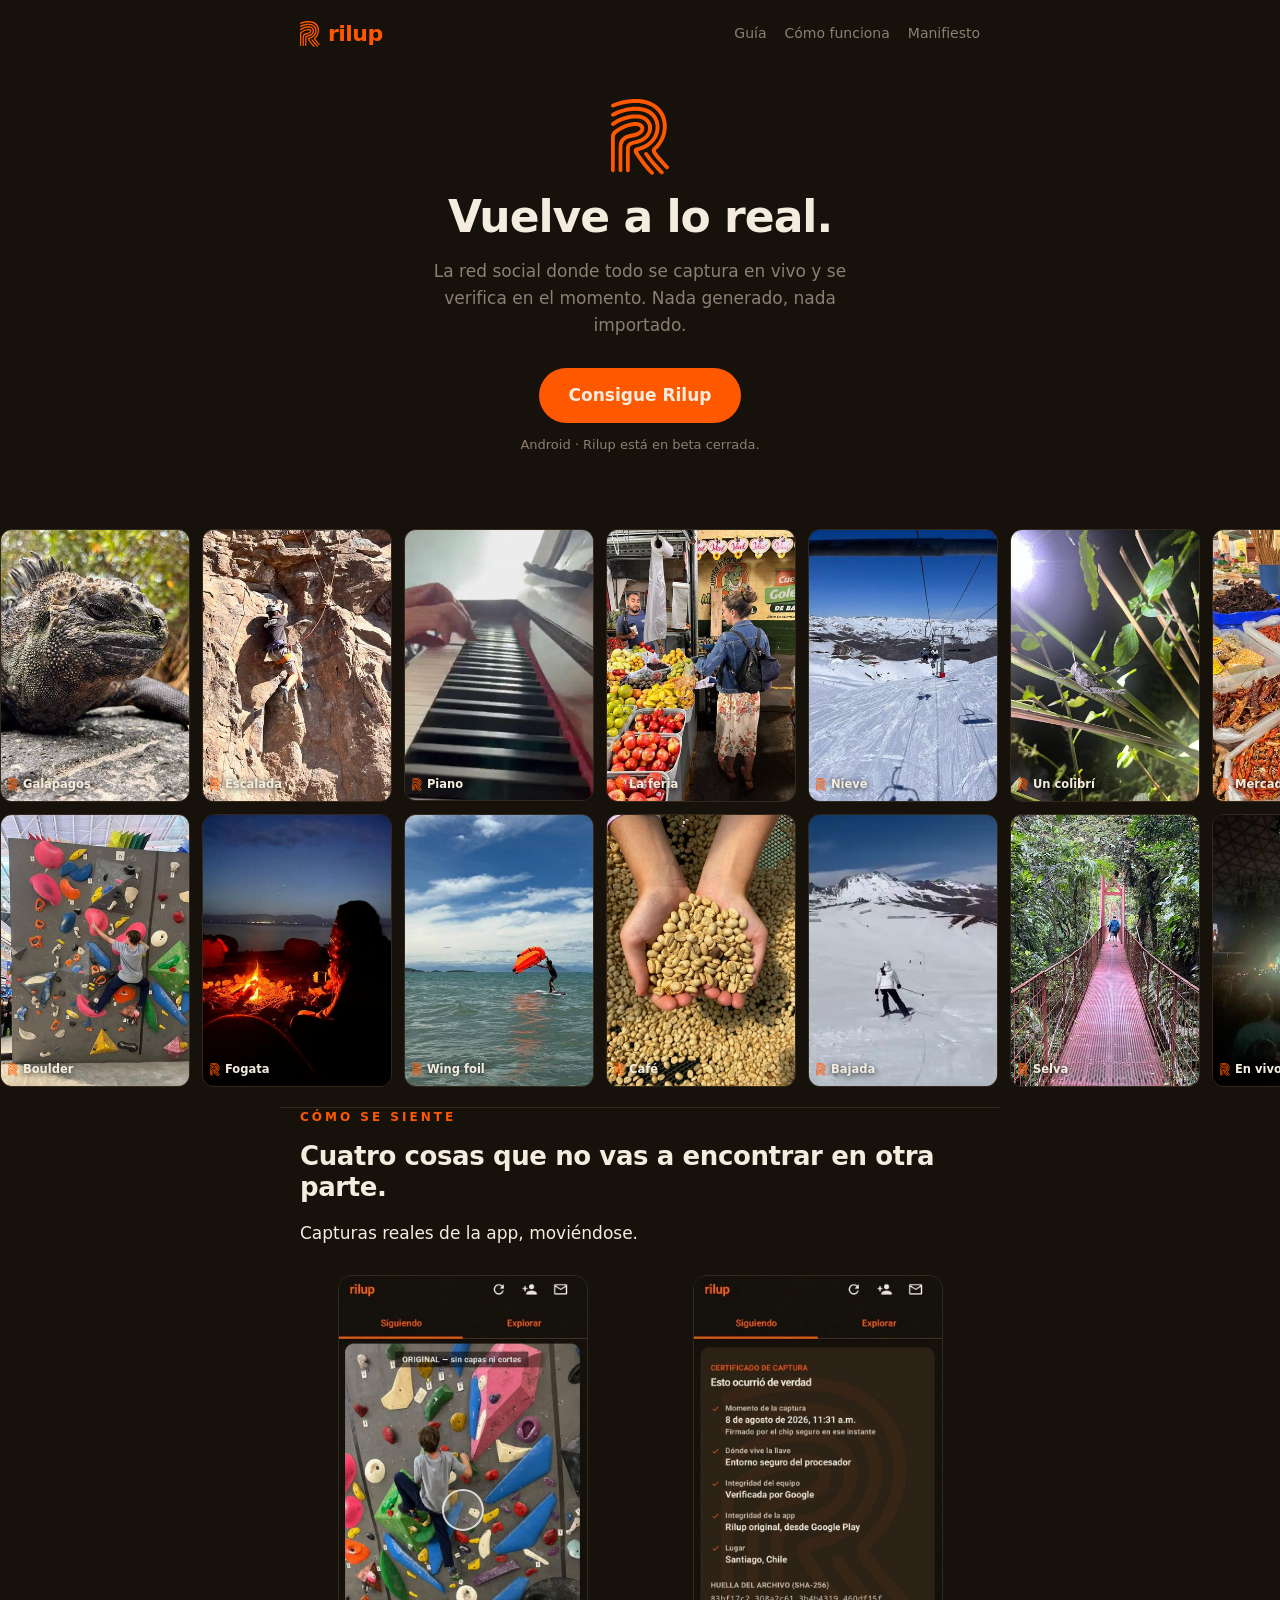
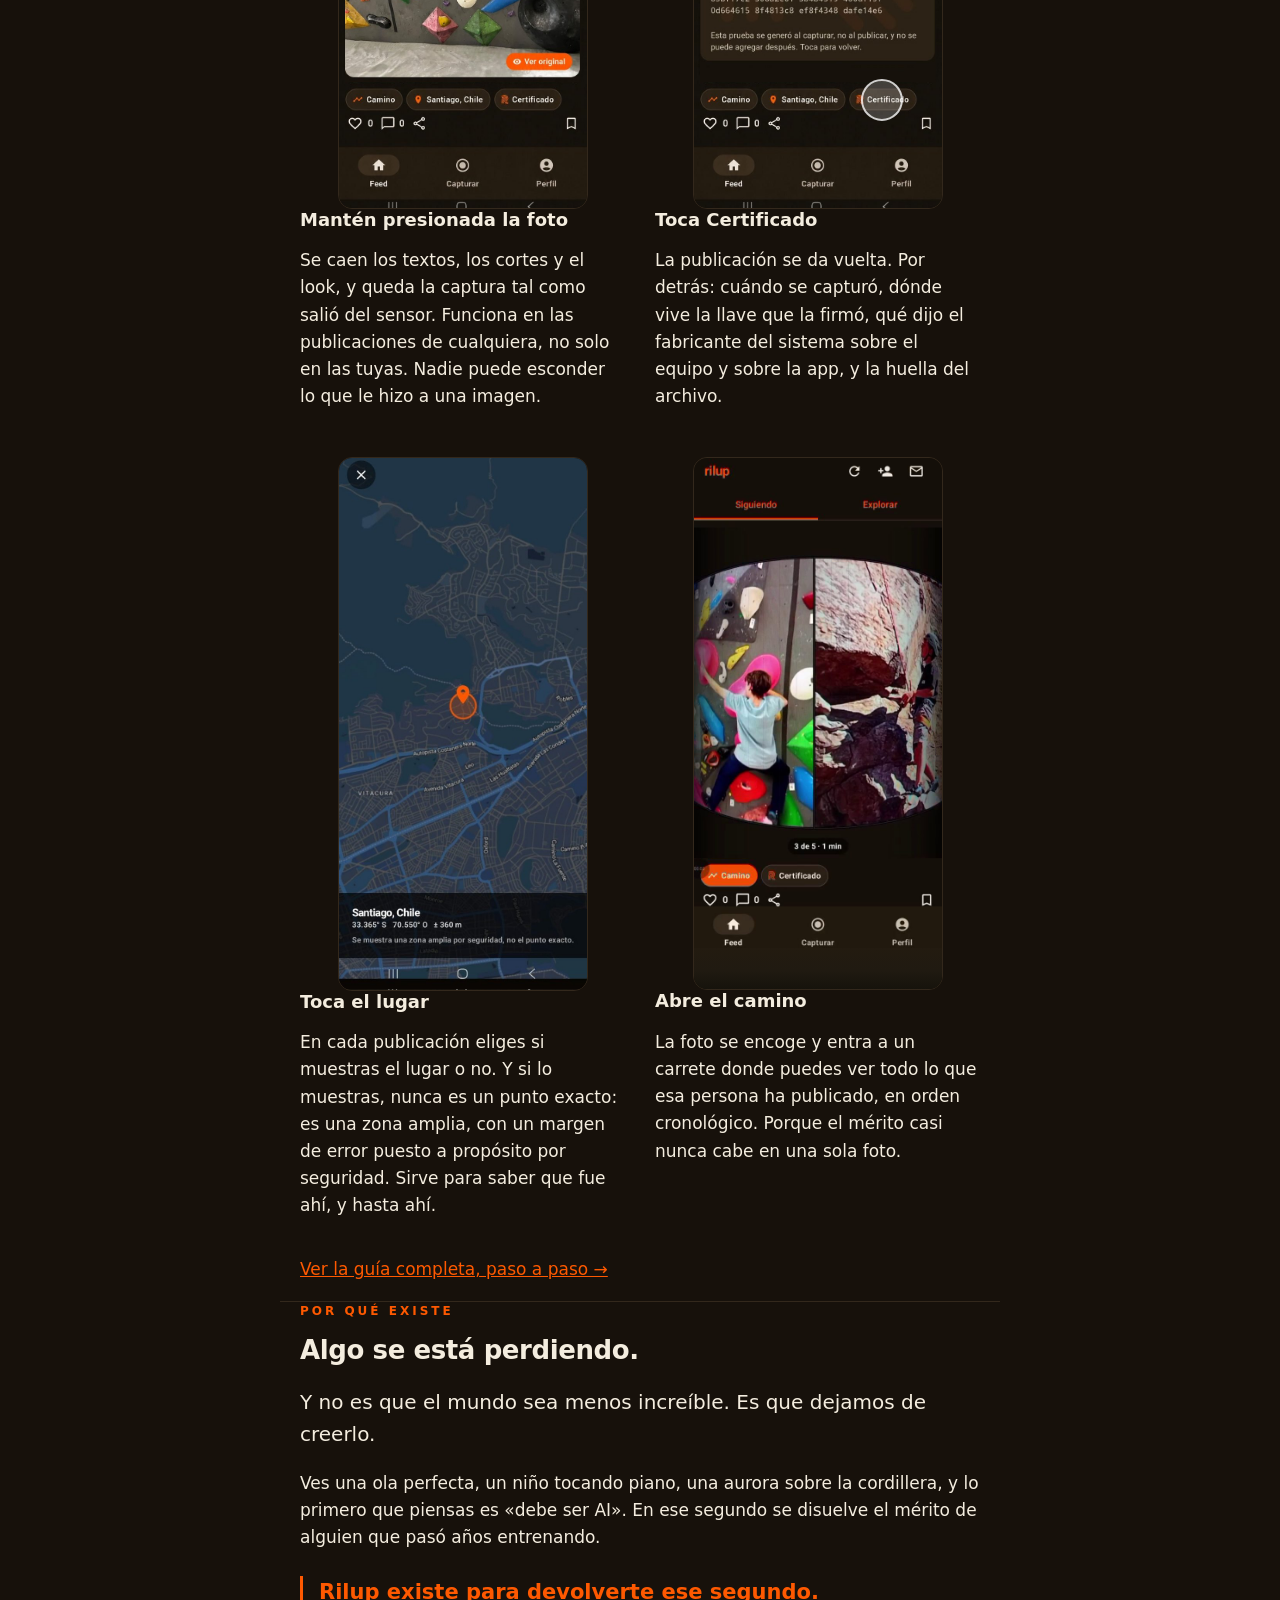
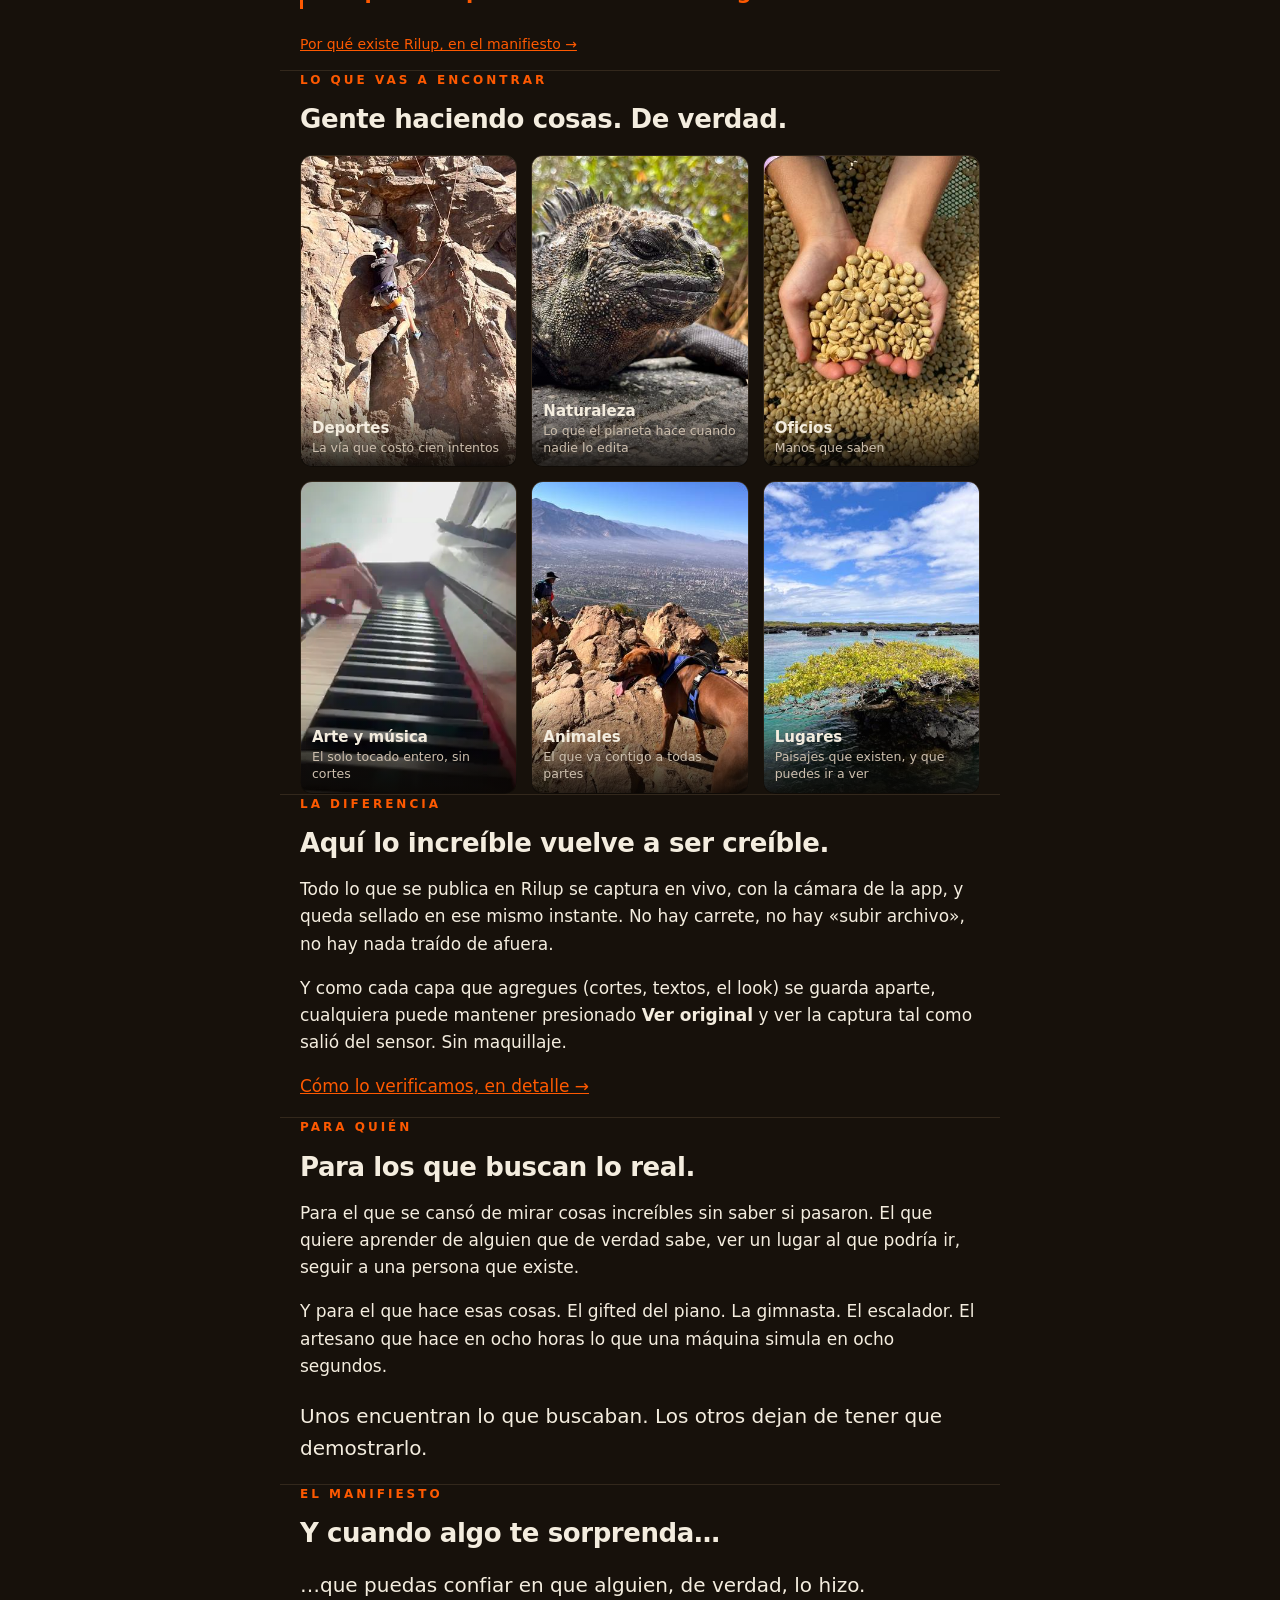
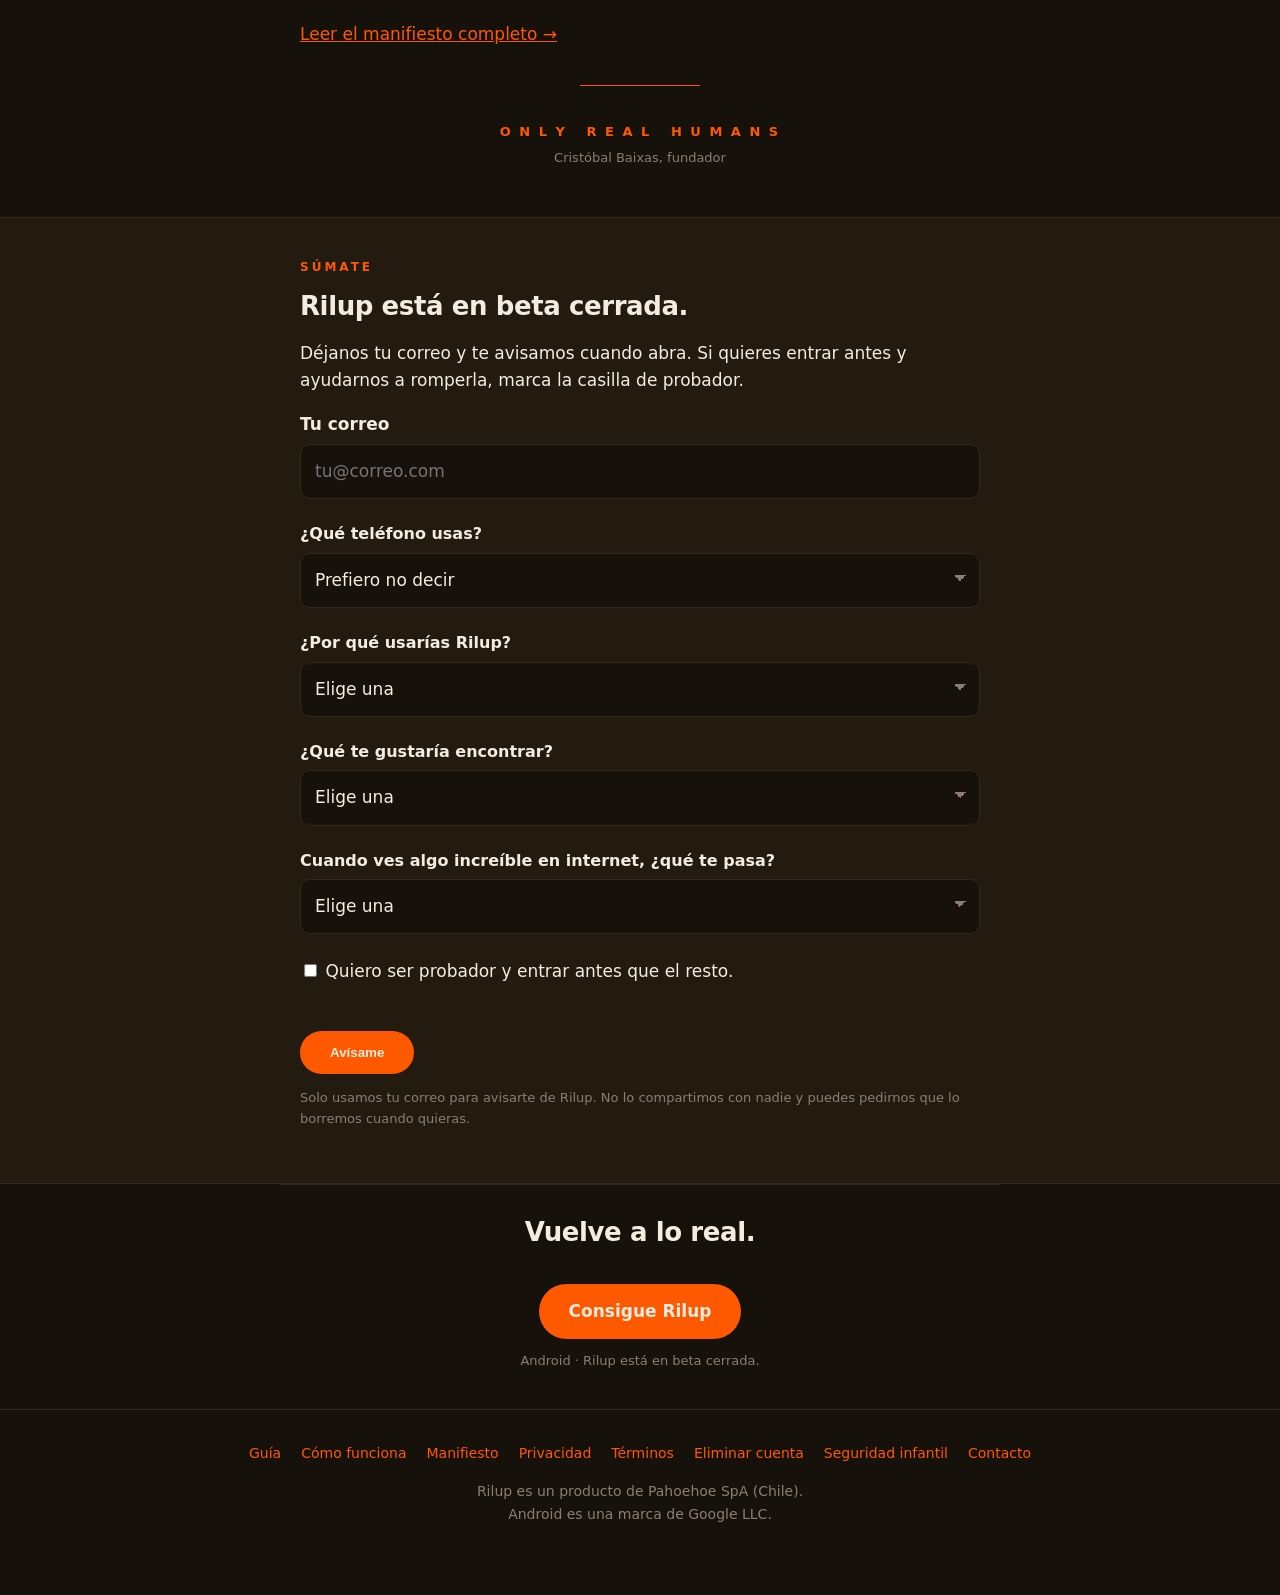
==== index.html @ 81b823ad "Add files via upload" ====
<!doctype html>
<html lang="es">
<head>
<meta charset="utf-8">
<meta name="viewport" content="width=device-width, initial-scale=1">
<title>Rilup, vuelve a lo real</title>
<meta name="description" content="Un oasis para celebrar lo real. La red social del talento humano, la naturaleza y los momentos que de verdad pasaron: todo capturado en vivo, nada generado.">
<meta name="theme-color" content="#17110B">
<link rel="icon" href="mark.svg" type="image/svg+xml">
<link rel="stylesheet" href="style.css?v=76359118">
<meta property="og:type" content="website">
<meta property="og:site_name" content="Rilup">
<meta property="og:title" content="Rilup, vuelve a lo real">
<meta property="og:description" content="Un oasis para celebrar lo real: talento humano, naturaleza y momentos que de verdad pasaron. Todo capturado en vivo.">
<meta property="og:url" content="https://rilup.com/">
<meta name="twitter:card" content="summary_large_image">
</head>
<body>

<!-- El dactilograma de Rilup, copiado de res/drawable/ic_rilup_mark.xml (y de MARK_PATHS en
     supabase/functions/p/index.ts). El <g> lleva el mismo transform que el vector de Android.
     Se define una vez y se reusa con <use>; el color lo pone currentColor. -->
<svg width="0" height="0" style="position:absolute" aria-hidden="true" focusable="false">
  <symbol id="rilup-mark" viewBox="0 0 641 838">
    <g transform="translate(-330.99561,1062.800234) scale(0.1,-0.1)">
      <path d="M5760 10619 c-751 -34 -1537 -202 -2242 -478 -86 -34 -114 -50 -146 -85 -103 -112 -74 -278 60 -347 67 -34 116 -26 339 55 581 212 1089 328 1709 393 232 24 834 24 1040 0 471 -55 830 -155 1170 -328 188 -95 306 -170 460 -294 476 -382 772 -925 856 -1570 24 -180 24 -545 1 -715 -87 -633 -323 -1170 -718 -1635 -37 -44 -139 -151 -227 -237 -170 -168 -207 -221 -237 -333 -30 -116 -14 -237 48 -365 83 -172 661 -879 1126 -1380 383 -411 420 -439 540 -410 123 29 195 169 147 284 -8 19 -99 124 -202 233 -401 424 -787 876 -1106 1293 -111 146 -128 176 -128 227 0 35 9 46 112 148 161 158 239 244 347 380 523 655 791 1494 750 2346 -16 340 -88 676 -205 964 -299 731 -868 1283 -1639 1588 -401 159 -809 240 -1344 267 -221 11 -261 11 -511 -1z"/>
      <path d="M5720 9773 c-19 -1 -87 -8 -150 -14 -620 -56 -1311 -254 -1884 -536 -249 -123 -308 -161 -340 -217 -87 -150 10 -325 180 -326 45 0 77 13 271 108 384 189 705 308 1083 402 338 84 602 123 947 142 621 33 1176 -82 1582 -328 192 -117 398 -305 513 -469 375 -538 409 -1267 89 -1920 -110 -225 -240 -404 -426 -590 -180 -181 -383 -328 -625 -453 -223 -116 -408 -183 -757 -276 -211 -56 -308 -118 -364 -231 -20 -43 -24 -64 -24 -145 1 -83 5 -105 33 -176 88 -222 513 -845 967 -1419 347 -440 846 -995 928 -1034 94 -45 171 -35 241 29 52 48 70 99 64 174 -6 71 -16 84 -220 303 -515 553 -1123 1339 -1467 1898 -96 157 -85 182 102 234 574 158 1026 406 1400 771 431 419 694 923 777 1493 25 163 27 497 5 659 -41 310 -177 667 -348 915 -402 584 -1057 923 -1937 1003 -104 9 -554 12 -640 3z"/>
      <path d="M5615 8914 c-736 -85 -1486 -367 -2102 -791 -132 -90 -164 -124 -189 -197 -49 -144 79 -293 233 -270 34 5 76 27 167 89 493 333 1076 576 1646 684 242 45 355 55 635 55 292 0 392 -12 595 -69 393 -111 660 -355 767 -702 25 -82 27 -101 27 -268 0 -163 -3 -189 -27 -278 -67 -248 -229 -493 -441 -666 -254 -208 -554 -337 -1026 -441 -393 -87 -548 -154 -709 -304 -63 -60 -142 -175 -170 -250 -57 -153 -55 -90 -59 -1466 -2 -895 0 -1280 8 -1316 13 -60 56 -117 113 -145 32 -17 54 -20 103 -17 75 5 128 37 165 101 l24 42 5 1275 5 1275 22 58 c67 177 196 254 548 327 527 108 889 259 1205 500 353 270 590 653 661 1071 27 157 23 403 -9 539 -109 464 -413 817 -873 1013 -151 65 -317 111 -514 144 -127 21 -647 26 -810 7z"/>
      <path d="M5710 8075 c-566 -71 -1153 -295 -1684 -642 -261 -170 -469 -342 -564 -465 -53 -69 -105 -175 -128 -263 -18 -67 -19 -141 -19 -2042 l0 -1971 30 -44 c42 -59 96 -88 165 -88 97 0 174 53 205 139 13 39 15 256 15 1916 0 1216 4 1891 10 1925 15 79 50 148 108 211 102 111 384 308 658 461 653 363 1414 525 1826 388 346 -115 278 -419 -137 -610 -151 -71 -283 -108 -685 -196 -91 -19 -205 -47 -255 -61 -647 -180 -1029 -588 -1095 -1169 -8 -70 -10 -509 -8 -1486 l3 -1386 30 -44 c42 -59 96 -88 166 -88 80 0 135 31 177 100 l32 54 0 1286 c1 707 5 1344 9 1415 10 141 29 232 72 338 106 263 330 444 680 550 62 19 227 58 364 87 273 57 447 106 607 170 444 178 690 466 691 810 1 343 -249 600 -670 690 -130 28 -437 36 -603 15z"/>
      <path d="M7134 4771 c-96 -24 -159 -107 -159 -206 1 -71 9 -88 112 -233 403 -567 942 -1205 1483 -1755 113 -115 223 -219 245 -232 84 -49 177 -41 245 21 51 46 75 108 67 174 -8 68 -30 105 -102 175 -177 172 -568 593 -812 875 -248 288 -510 619 -728 922 -65 89 -130 176 -144 191 -51 56 -140 85 -207 68z"/>
    </g>
  </symbol>
</svg>

<header class="top">
  <a class="brand wordmark" href="./">
    <svg class="mark" viewBox="0 0 641 838" aria-hidden="true"><use href="#rilup-mark"/></svg>
    <span>rilup</span>
  </a>
  <nav>
    <a href="guia/">Guía</a>
    <a href="como-funciona/">Cómo funciona</a>
    <a href="manifiesto/">Manifiesto</a>
  </nav>
</header>

<main>

  <!-- ============ HERO ============ -->
  <section class="hero wrap">
    <svg class="mark" viewBox="0 0 641 838" role="img" aria-label="Rilup"><use href="#rilup-mark"/></svg>
    <h1>Vuelve a lo real.</h1>
    <p class="sub">La red social donde todo se captura en vivo y se verifica en el momento.
      Nada generado, nada importado.</p>
    <a class="cta" href="https://play.google.com/store/apps/details?id=com.pahoex.rilup">Consigue Rilup</a>
    <p class="cta-nota">Android · Rilup está en beta cerrada.</p>
  </section>

  <!-- ============ EL MURO ============ -->
  <!-- Dos cintas que se deslizan solas, en sentidos opuestos. Es lo primero que se ve y no lleva
       ni un parrafo: una red social se explica mostrando lo que la gente publica.
       La lista va DUPLICADA a proposito: el bucle desplaza la tira hasta la mitad exacta de su
       ancho, y ahi la segunda copia esta donde estaba la primera. Sin ella habria un salto. -->
  <div class="muro" aria-label="Capturas de Rilup">
    <div class="cinta">
      <div class="tira">
        <figure class="pieza">
          <img src="muro/iguana.jpg" alt="Galápagos" width="360" height="519" loading="lazy">
          <figcaption><svg class="sello" viewBox="0 0 641 838" aria-hidden="true"><use href="#rilup-mark"/></svg>Galápagos</figcaption>
        </figure>
        <figure class="pieza">
          <img src="muro/escalada.jpg" alt="Escalada" width="360" height="519" loading="lazy">
          <figcaption><svg class="sello" viewBox="0 0 641 838" aria-hidden="true"><use href="#rilup-mark"/></svg>Escalada</figcaption>
        </figure>
        <figure class="pieza">
          <img src="muro/piano.webp" alt="Piano" width="360" height="519" loading="lazy">
          <figcaption><svg class="sello" viewBox="0 0 641 838" aria-hidden="true"><use href="#rilup-mark"/></svg>Piano</figcaption>
        </figure>
        <figure class="pieza">
          <img src="muro/feria.jpg" alt="La feria" width="360" height="519" loading="lazy">
          <figcaption><svg class="sello" viewBox="0 0 641 838" aria-hidden="true"><use href="#rilup-mark"/></svg>La feria</figcaption>
        </figure>
        <figure class="pieza">
          <img src="muro/esqui.jpg" alt="Nieve" width="360" height="519" loading="lazy">
          <figcaption><svg class="sello" viewBox="0 0 641 838" aria-hidden="true"><use href="#rilup-mark"/></svg>Nieve</figcaption>
        </figure>
        <figure class="pieza">
          <img src="muro/colibri.jpg" alt="Un colibrí" width="360" height="519" loading="lazy">
          <figcaption><svg class="sello" viewBox="0 0 641 838" aria-hidden="true"><use href="#rilup-mark"/></svg>Un colibrí</figcaption>
        </figure>
        <figure class="pieza">
          <img src="muro/especias.jpg" alt="Mercado" width="360" height="519" loading="lazy">
          <figcaption><svg class="sello" viewBox="0 0 641 838" aria-hidden="true"><use href="#rilup-mark"/></svg>Mercado</figcaption>
        </figure>
        <figure class="pieza">
          <img src="muro/islote.jpg" alt="Un islote" width="360" height="519" loading="lazy">
          <figcaption><svg class="sello" viewBox="0 0 641 838" aria-hidden="true"><use href="#rilup-mark"/></svg>Un islote</figcaption>
        </figure>
        <figure class="pieza">
          <img src="muro/iguana.jpg" alt="Galápagos" width="360" height="519" loading="lazy">
          <figcaption><svg class="sello" viewBox="0 0 641 838" aria-hidden="true"><use href="#rilup-mark"/></svg>Galápagos</figcaption>
        </figure>
        <figure class="pieza">
          <img src="muro/escalada.jpg" alt="Escalada" width="360" height="519" loading="lazy">
          <figcaption><svg class="sello" viewBox="0 0 641 838" aria-hidden="true"><use href="#rilup-mark"/></svg>Escalada</figcaption>
        </figure>
        <figure class="pieza">
          <img src="muro/piano.webp" alt="Piano" width="360" height="519" loading="lazy">
          <figcaption><svg class="sello" viewBox="0 0 641 838" aria-hidden="true"><use href="#rilup-mark"/></svg>Piano</figcaption>
        </figure>
        <figure class="pieza">
          <img src="muro/feria.jpg" alt="La feria" width="360" height="519" loading="lazy">
          <figcaption><svg class="sello" viewBox="0 0 641 838" aria-hidden="true"><use href="#rilup-mark"/></svg>La feria</figcaption>
        </figure>
        <figure class="pieza">
          <img src="muro/esqui.jpg" alt="Nieve" width="360" height="519" loading="lazy">
          <figcaption><svg class="sello" viewBox="0 0 641 838" aria-hidden="true"><use href="#rilup-mark"/></svg>Nieve</figcaption>
        </figure>
        <figure class="pieza">
          <img src="muro/colibri.jpg" alt="Un colibrí" width="360" height="519" loading="lazy">
          <figcaption><svg class="sello" viewBox="0 0 641 838" aria-hidden="true"><use href="#rilup-mark"/></svg>Un colibrí</figcaption>
        </figure>
        <figure class="pieza">
          <img src="muro/especias.jpg" alt="Mercado" width="360" height="519" loading="lazy">
          <figcaption><svg class="sello" viewBox="0 0 641 838" aria-hidden="true"><use href="#rilup-mark"/></svg>Mercado</figcaption>
        </figure>
        <figure class="pieza">
          <img src="muro/islote.jpg" alt="Un islote" width="360" height="519" loading="lazy">
          <figcaption><svg class="sello" viewBox="0 0 641 838" aria-hidden="true"><use href="#rilup-mark"/></svg>Un islote</figcaption>
        </figure>
      </div>
    </div>
    <div class="cinta lenta">
      <div class="tira derecha">
        <figure class="pieza">
          <img src="muro/boulder.jpg" alt="Boulder" width="360" height="519" loading="lazy">
          <figcaption><svg class="sello" viewBox="0 0 641 838" aria-hidden="true"><use href="#rilup-mark"/></svg>Boulder</figcaption>
        </figure>
        <figure class="pieza">
          <img src="muro/fogata.jpg" alt="Fogata" width="360" height="519" loading="lazy">
          <figcaption><svg class="sello" viewBox="0 0 641 838" aria-hidden="true"><use href="#rilup-mark"/></svg>Fogata</figcaption>
        </figure>
        <figure class="pieza">
          <img src="muro/wing.jpg" alt="Wing foil" width="360" height="519" loading="lazy">
          <figcaption><svg class="sello" viewBox="0 0 641 838" aria-hidden="true"><use href="#rilup-mark"/></svg>Wing foil</figcaption>
        </figure>
        <figure class="pieza">
          <img src="muro/cafe.jpg" alt="Café" width="360" height="519" loading="lazy">
          <figcaption><svg class="sello" viewBox="0 0 641 838" aria-hidden="true"><use href="#rilup-mark"/></svg>Café</figcaption>
        </figure>
        <figure class="pieza">
          <img src="muro/bajada.webp" alt="Bajada" width="360" height="519" loading="lazy">
          <figcaption><svg class="sello" viewBox="0 0 641 838" aria-hidden="true"><use href="#rilup-mark"/></svg>Bajada</figcaption>
        </figure>
        <figure class="pieza">
          <img src="muro/puente.jpg" alt="Selva" width="360" height="519" loading="lazy">
          <figcaption><svg class="sello" viewBox="0 0 641 838" aria-hidden="true"><use href="#rilup-mark"/></svg>Selva</figcaption>
        </figure>
        <figure class="pieza">
          <img src="muro/concierto.jpg" alt="En vivo" width="360" height="519" loading="lazy">
          <figcaption><svg class="sello" viewBox="0 0 641 838" aria-hidden="true"><use href="#rilup-mark"/></svg>En vivo</figcaption>
        </figure>
        <figure class="pieza">
          <img src="muro/rana.jpg" alt="De noche" width="360" height="519" loading="lazy">
          <figcaption><svg class="sello" viewBox="0 0 641 838" aria-hidden="true"><use href="#rilup-mark"/></svg>De noche</figcaption>
        </figure>
        <figure class="pieza">
          <img src="muro/cerro.jpg" alt="El cerro" width="360" height="519" loading="lazy">
          <figcaption><svg class="sello" viewBox="0 0 641 838" aria-hidden="true"><use href="#rilup-mark"/></svg>El cerro</figcaption>
        </figure>
        <figure class="pieza">
          <img src="muro/otono.jpg" alt="Otoño" width="360" height="519" loading="lazy">
          <figcaption><svg class="sello" viewBox="0 0 641 838" aria-hidden="true"><use href="#rilup-mark"/></svg>Otoño</figcaption>
        </figure>
        <figure class="pieza">
          <img src="muro/artes.jpg" alt="Entrenando" width="360" height="519" loading="lazy">
          <figcaption><svg class="sello" viewBox="0 0 641 838" aria-hidden="true"><use href="#rilup-mark"/></svg>Entrenando</figcaption>
        </figure>
        <figure class="pieza">
          <img src="muro/familia.jpg" alt="Con los suyos" width="360" height="519" loading="lazy">
          <figcaption><svg class="sello" viewBox="0 0 641 838" aria-hidden="true"><use href="#rilup-mark"/></svg>Con los suyos</figcaption>
        </figure>
        <figure class="pieza">
          <img src="muro/nieve.jpg" alt="Ski" width="360" height="519" loading="lazy">
          <figcaption><svg class="sello" viewBox="0 0 641 838" aria-hidden="true"><use href="#rilup-mark"/></svg>Ski</figcaption>
        </figure>
        <figure class="pieza">
          <img src="muro/boulder.jpg" alt="Boulder" width="360" height="519" loading="lazy">
          <figcaption><svg class="sello" viewBox="0 0 641 838" aria-hidden="true"><use href="#rilup-mark"/></svg>Boulder</figcaption>
        </figure>
        <figure class="pieza">
          <img src="muro/fogata.jpg" alt="Fogata" width="360" height="519" loading="lazy">
          <figcaption><svg class="sello" viewBox="0 0 641 838" aria-hidden="true"><use href="#rilup-mark"/></svg>Fogata</figcaption>
        </figure>
        <figure class="pieza">
          <img src="muro/wing.jpg" alt="Wing foil" width="360" height="519" loading="lazy">
          <figcaption><svg class="sello" viewBox="0 0 641 838" aria-hidden="true"><use href="#rilup-mark"/></svg>Wing foil</figcaption>
        </figure>
        <figure class="pieza">
          <img src="muro/cafe.jpg" alt="Café" width="360" height="519" loading="lazy">
          <figcaption><svg class="sello" viewBox="0 0 641 838" aria-hidden="true"><use href="#rilup-mark"/></svg>Café</figcaption>
        </figure>
        <figure class="pieza">
          <img src="muro/bajada.webp" alt="Bajada" width="360" height="519" loading="lazy">
          <figcaption><svg class="sello" viewBox="0 0 641 838" aria-hidden="true"><use href="#rilup-mark"/></svg>Bajada</figcaption>
        </figure>
        <figure class="pieza">
          <img src="muro/puente.jpg" alt="Selva" width="360" height="519" loading="lazy">
          <figcaption><svg class="sello" viewBox="0 0 641 838" aria-hidden="true"><use href="#rilup-mark"/></svg>Selva</figcaption>
        </figure>
        <figure class="pieza">
          <img src="muro/concierto.jpg" alt="En vivo" width="360" height="519" loading="lazy">
          <figcaption><svg class="sello" viewBox="0 0 641 838" aria-hidden="true"><use href="#rilup-mark"/></svg>En vivo</figcaption>
        </figure>
        <figure class="pieza">
          <img src="muro/rana.jpg" alt="De noche" width="360" height="519" loading="lazy">
          <figcaption><svg class="sello" viewBox="0 0 641 838" aria-hidden="true"><use href="#rilup-mark"/></svg>De noche</figcaption>
        </figure>
        <figure class="pieza">
          <img src="muro/cerro.jpg" alt="El cerro" width="360" height="519" loading="lazy">
          <figcaption><svg class="sello" viewBox="0 0 641 838" aria-hidden="true"><use href="#rilup-mark"/></svg>El cerro</figcaption>
        </figure>
        <figure class="pieza">
          <img src="muro/otono.jpg" alt="Otoño" width="360" height="519" loading="lazy">
          <figcaption><svg class="sello" viewBox="0 0 641 838" aria-hidden="true"><use href="#rilup-mark"/></svg>Otoño</figcaption>
        </figure>
        <figure class="pieza">
          <img src="muro/artes.jpg" alt="Entrenando" width="360" height="519" loading="lazy">
          <figcaption><svg class="sello" viewBox="0 0 641 838" aria-hidden="true"><use href="#rilup-mark"/></svg>Entrenando</figcaption>
        </figure>
        <figure class="pieza">
          <img src="muro/familia.jpg" alt="Con los suyos" width="360" height="519" loading="lazy">
          <figcaption><svg class="sello" viewBox="0 0 641 838" aria-hidden="true"><use href="#rilup-mark"/></svg>Con los suyos</figcaption>
        </figure>
        <figure class="pieza">
          <img src="muro/nieve.jpg" alt="Ski" width="360" height="519" loading="lazy">
          <figcaption><svg class="sello" viewBox="0 0 641 838" aria-hidden="true"><use href="#rilup-mark"/></svg>Ski</figcaption>
        </figure>
      </div>
    </div>
  </div>

  <!-- ============ CÓMO SE SIENTE ============ -->
  <section class="wrap">
    <p class="eyebrow">Cómo se siente</p>
    <h2>Cuatro cosas que no vas a encontrar en otra parte.</h2>
    <p>Capturas reales de la app, moviéndose.</p>

    <div class="demos">

      <div class="demo g-original">
        <div class="escena">
          <img class="a" src="guia/img/fondo-feed.jpg"
               alt="Una publicación con sus textos y su look aplicados"
               width="640" height="1371" loading="lazy">
          <div class="tarjeta">
            <img class="a" src="guia/img/cara-foto.jpg" alt=""
                 width="608" height="876" loading="lazy">
            <img class="b" src="guia/img/cara-original.jpg"
                 alt="La misma captura sin capas: la foto tal como salió del sensor"
                 width="608" height="876" loading="lazy">
          </div>
          <div class="toque"></div>
        </div>
        <h3>Mantén presionada la foto</h3>
        <p>Se caen los textos, los cortes y el look, y queda la captura tal como salió del sensor.
          Funciona en las publicaciones de cualquiera, no solo en las tuyas. Nadie puede esconder
          lo que le hizo a una imagen.</p>
      </div>

      <div class="demo g-sello">
        <div class="escena">
          <img class="a" src="guia/img/fondo-feed.jpg" alt="Una publicación en el feed"
               width="640" height="1371" loading="lazy">
          <div class="tarjeta">
            <img class="a" src="guia/img/cara-atletismo.jpg" alt=""
                 width="608" height="876" loading="lazy">
            <img class="b" src="guia/img/cara-certificado.jpg"
                 alt="El certificado de esa captura, por detrás"
                 width="608" height="876" loading="lazy">
          </div>
          <div class="toque"></div>
        </div>
        <h3>Toca Certificado</h3>
        <p>La publicación se da vuelta. Por detrás: cuándo se capturó, dónde vive la llave que la
          firmó, qué dijo el fabricante del sistema sobre el equipo y sobre la app, y la huella
          del archivo.</p>
      </div>

      <div class="demo g-lugar">
        <div class="escena">
          <img class="a" src="guia/img/fondo-feed.jpg" alt="Una publicación con su lugar"
               width="640" height="1371" loading="lazy">
          <div class="tarjeta">
            <img class="a" src="guia/img/cara-sisu.jpg" alt=""
                 width="608" height="876" loading="lazy">
          </div>
          <img class="b" src="guia/img/07-lugar.jpg"
               alt="El mapa del lugar, mostrando una zona amplia y no un punto"
               width="640" height="1371" loading="lazy">
          <div class="toque"></div>
        </div>
        <h3>Toca el lugar</h3>
        <p>En cada publicación eliges si muestras el lugar o no. Y si lo muestras, nunca es un
          punto exacto: es una zona amplia, con un margen de error puesto a propósito por
          seguridad. Sirve para saber que fue ahí, y hasta ahí.</p>
      </div>

      <div class="demo">
        <div class="escena">
          <div class="recorte">
            <video src="guia/img/carrete.mp4" poster="guia/img/carrete-poster.jpg"
                   width="576" height="1280"
                   muted loop playsinline autoplay preload="metadata"
                   aria-label="El carrete de un camino, deslizándose de lado y eligiendo una captura">
            </video>
          </div>
        </div>
        <h3>Abre el camino</h3>
        <p>La foto se encoge y entra a un carrete donde puedes ver todo lo que esa persona ha
          publicado, en orden cronológico. Porque el mérito casi nunca cabe en una sola foto.</p>
      </div>

    </div>
    <p style="margin-top:20px"><a href="guia/">Ver la guía completa, paso a paso →</a></p>
  </section>

  <!-- ============ EL OASIS ============ -->
  <section class="wrap">
    <p class="eyebrow">Por qué existe</p>
    <h2>Algo se está perdiendo.</h2>
    <p class="lead">Y no es que el mundo sea menos increíble. Es que dejamos de creerlo.</p>
    <p>Ves una ola perfecta, un niño tocando piano, una aurora sobre la cordillera, y lo primero
      que piensas es «debe ser AI». En ese segundo se disuelve el mérito de alguien que pasó años
      entrenando.</p>
    <p class="destacado">Rilup existe para devolverte ese segundo.</p>
    <p class="muted small"><a href="manifiesto/">Por qué existe Rilup, en el manifiesto →</a></p>
  </section>

  <!-- ============ LOS MUNDOS ============ -->
  <section class="wrap">
    <p class="eyebrow">Lo que vas a encontrar</p>
    <h2>Gente haciendo cosas. De verdad.</h2>
    <div class="mundos">
      <figure class="mundo">
        <img src="muro/escalada.jpg" alt="" width="360" height="519" loading="lazy">
        <figcaption><b>Deportes</b><span>La vía que costó cien intentos</span></figcaption>
      </figure>
      <figure class="mundo">
        <img src="muro/iguana.jpg" alt="" width="360" height="519" loading="lazy">
        <figcaption><b>Naturaleza</b><span>Lo que el planeta hace cuando nadie lo edita</span></figcaption>
      </figure>
      <figure class="mundo">
        <img src="muro/cafe.jpg" alt="" width="360" height="519" loading="lazy">
        <figcaption><b>Oficios</b><span>Manos que saben</span></figcaption>
      </figure>
      <figure class="mundo">
        <img src="muro/piano.webp" alt="" width="360" height="519" loading="lazy">
        <figcaption><b>Arte y música</b><span>El solo tocado entero, sin cortes</span></figcaption>
      </figure>
      <figure class="mundo">
        <img src="muro/cerro.jpg" alt="" width="360" height="519" loading="lazy">
        <figcaption><b>Animales</b><span>El que va contigo a todas partes</span></figcaption>
      </figure>
      <figure class="mundo">
        <img src="muro/islote.jpg" alt="" width="360" height="519" loading="lazy">
        <figcaption><b>Lugares</b><span>Paisajes que existen, y que puedes ir a ver</span></figcaption>
      </figure>
    </div>
  </section>

  <!-- ============ LA DIFERENCIA ============ -->
  <section class="wrap">
    <p class="eyebrow">La diferencia</p>
    <h2>Aquí lo increíble vuelve a ser creíble.</h2>
    <p>Todo lo que se publica en Rilup se captura en vivo, con la cámara de la app, y queda
      sellado en ese mismo instante. No hay carrete, no hay «subir archivo», no hay nada traído
      de afuera.</p>
    <p>Y como cada capa que agregues (cortes, textos, el look) se guarda aparte, cualquiera
      puede mantener presionado <b>Ver original</b> y ver la captura tal como salió del sensor.
      Sin maquillaje.</p>
    <p><a href="como-funciona/">Cómo lo verificamos, en detalle →</a></p>
  </section>


  <!-- ============ PARA QUIÉN ============ -->
  <section class="wrap">
    <p class="eyebrow">Para quién</p>
    <h2>Para los que buscan lo real.</h2>
    <p>Para el que se cansó de mirar cosas increíbles sin saber si pasaron. El que quiere
      aprender de alguien que de verdad sabe, ver un lugar al que podría ir, seguir a una persona
      que existe.</p>
    <p>Y para el que hace esas cosas. El gifted del piano. La gimnasta. El escalador. El artesano
      que hace en ocho horas lo que una máquina simula en ocho segundos.</p>
    <p class="lead">Unos encuentran lo que buscaban. Los otros dejan de tener que demostrarlo.</p>
  </section>

  <!-- ============ MANIFIESTO ============ -->
  <section class="wrap">
    <p class="eyebrow">El manifiesto</p>
    <h2>Y cuando algo te sorprenda…</h2>
    <p class="lead">…que puedas confiar en que alguien, de verdad, lo hizo.</p>
    <p><a href="manifiesto/">Leer el manifiesto completo →</a></p>
    <div class="firma">
      <hr class="divisor">
      <div class="only">O N L Y &nbsp; R E A L &nbsp; H U M A N S</div>
      <div class="autor">Cristóbal Baixas, fundador</div>
    </div>
  </section>


  <!-- ============ SÚMATE ============ -->
  <section class="sumate">
   <div class="wrap">
    <p class="eyebrow">Súmate</p>
    <h2>Rilup está en beta cerrada.</h2>
    <p>Déjanos tu correo y te avisamos cuando abra. Si quieres entrar antes y ayudarnos a
      romperla, marca la casilla de probador.</p>

    <form id="sumate" novalidate>
      <label for="email"><b>Tu correo</b></label>
      <input class="campo" type="email" id="email" name="email" required
             autocomplete="email" placeholder="tu@correo.com">

      <p class="pregunta">¿Qué teléfono usas?</p>
      <select class="campo" name="so">
        <option value="">Prefiero no decir</option>
        <option value="android">Android</option>
        <option value="iphone">iPhone</option>
        <option value="ambos">Los dos</option>
      </select>

      <p class="pregunta">¿Por qué usarías Rilup?</p>
      <select class="campo" name="porque">
        <option value="">Elige una</option>
        <option value="ver_real">Para ver cosas reales, sin dudar si son AI</option>
        <option value="comprobar">Para poder comprobar que lo que admiro de verdad pasó</option>
        <option value="apoyar">Para apoyar a quien hace las cosas de verdad</option>
        <option value="mostrar">Para mostrar lo que hago</option>
        <option value="probar">Para probar que lo mío es real</option>
        <option value="aprender">Para aprender de gente que sabe</option>
        <option value="trabajo">Para mi trabajo, mi marca o mi club</option>
      </select>

      <p class="pregunta">¿Qué te gustaría encontrar?</p>
      <select class="campo" name="encontrar">
        <option value="">Elige una</option>
        <option value="todo">Un poco de todo</option>
        <option value="deportes">Deportes</option>
        <option value="naturaleza">Naturaleza y lugares</option>
        <option value="oficios">Oficios y cosas hechas a mano</option>
        <option value="arte">Arte y música</option>
        <option value="animales">Animales</option>
        <option value="gente">Gente común haciendo su día</option>
      </select>

      <p class="pregunta">Cuando ves algo increíble en internet, ¿qué te pasa?</p>
      <select class="campo" name="confianza">
        <option value="">Elige una</option>
        <option value="no_se">Ya no sé si es real</option>
        <option value="sospecho">Sospecho de casi todo lo que veo</option>
        <option value="comprobar">Me gustaría poder comprobarlo</option>
        <option value="creo">Le creo, no me lo cuestiono</option>
        <option value="igual">Me da lo mismo si es real</option>
      </select>

      <p style="margin-top:24px">
        <label><input type="checkbox" id="probar" name="probar">
          Quiero ser probador y entrar antes que el resto.</label>
      </p>

      <!-- Trampa para robots: un campo que nadie ve y que un formulario automático rellena. -->
      <input class="trampa" type="text" name="web" tabindex="-1" autocomplete="off" aria-hidden="true">

      <button class="cta" type="submit" id="enviar" style="border:0;cursor:pointer">Avísame</button>
      <p class="aviso" id="aviso" role="status" aria-live="polite"></p>
      <p class="cta-nota">Solo usamos tu correo para avisarte de Rilup. No lo compartimos con
        nadie y puedes pedirnos que lo borremos cuando quieras.</p>
    </form>
   </div>
  </section>

  <script>
  // El video del carrete: `autoplay` en la etiqueta y el observador solo como ayuda.
  //
  // La primera version confiaba SOLO en el observador, con preload="none" y sin poster. En el
  // iPhone de Cristobal no aparecia nada: sin poster no hay nada que dibujar hasta que empieza a
  // reproducirse, y si `play()` no prospera (modo de bajo consumo, ahorro de datos, una politica
  // de reproduccion mas estricta) el hueco se queda vacio para siempre y sin ningun aviso.
  //
  // Ahora hay tres capas: `poster` para que SIEMPRE se vea algo, `autoplay` con muted y
  // playsinline que es lo que iOS acepta sin gesto, y el observador para pausar fuera de vista y
  // no gastar bateria. Si las tres fallan, queda una imagen fija, que es un final honesto.
  (function () {
    var v = document.querySelector('.demos video');
    if (!v) return;
    var quieto = window.matchMedia('(prefers-reduced-motion: reduce)');
    if (quieto.matches) { v.removeAttribute('autoplay'); v.pause(); return; }
    if (!('IntersectionObserver' in window)) return;
    new IntersectionObserver(function (entradas) {
      entradas.forEach(function (e) {
        if (e.isIntersecting) { v.preload = 'auto'; v.play().catch(function () {}); }
        else v.pause();
      });
    }, { threshold: 0.35 }).observe(v);
  })();
  </script>

  <script>
  // Se manda directo a nuestra base, sin formularios de terceros.
  //
  // La llave es la ANÓNIMA y es pública por diseño: la misma que va dentro de la app. Lo que la
  // hace segura es la policy de la tabla, que permite escribir y NO leer. Sin esa segunda mitad,
  // la llave que sirve para inscribirse serviría para descargar la lista de correos entera.
  (function () {
    var API = 'https://picjhxuzmyusghebkkhj.supabase.co/rest/v1/lista_espera';
    var KEY = 'eyJhbGciOiJIUzI1NiIsInR5cCI6IkpXVCJ9.eyJpc3MiOiJzdXBhYmFzZSIsInJlZiI6InBpY2poeHV6bXl1c2doZWJra2hqIiwicm9sZSI6ImFub24iLCJpYXQiOjE3ODU3NDM0MzcsImV4cCI6MjEwMTMxOTQzN30.WqwR2Xd1d1ybYxdad9fRsFnmCA_X7toPO21X6lIf3-M';
    var f = document.getElementById('sumate');
    var aviso = document.getElementById('aviso');
    var boton = document.getElementById('enviar');

    function val(nombre) {
      var e = f.elements[nombre];
      return (e && e.value) ? e.value : null;
    }

    f.addEventListener('submit', function (ev) {
      ev.preventDefault();
      if (f.web.value) return;                      // robot
      var email = f.email.value.trim();
      if (!/^[^@\s]+@[^@\s]+\.[^@\s]+$/.test(email)) {
        aviso.className = 'aviso mal';
        aviso.textContent = 'Revisa el correo, parece que le falta algo.';
        f.email.focus();
        return;
      }
      boton.disabled = true;
      aviso.className = 'aviso';
      aviso.textContent = 'Enviando…';

      fetch(API, {
        method: 'POST',
        headers: {
          'Content-Type': 'application/json',
          'apikey': KEY,
          'Authorization': 'Bearer ' + KEY,
          // Que un correo repetido no sea un error: quien se inscribe dos veces no hizo nada mal.
          'Prefer': 'resolution=ignore-duplicates,return=minimal'
        },
        body: JSON.stringify({
          email: email,
          quiere_probar: f.probar.checked,
          origen: (location.search || '').slice(0, 100),
          respuestas: {
            so: val('so'),
            porque: val('porque'),
            encontrar: val('encontrar'),
            confianza: val('confianza')
          }
        })
      }).then(function (r) {
        if (!r.ok) throw new Error(r.status);
        f.style.display = 'none';
        aviso.className = 'aviso ok';
        aviso.textContent = f.probar.checked
          ? '¡Listo! Te escribimos con la invitación de probador.'
          : '¡Listo! Te avisamos apenas abra.';
      }).catch(function () {
        boton.disabled = false;
        aviso.className = 'aviso mal';
        aviso.textContent = 'No pudimos guardarlo. Inténtalo de nuevo, o escríbenos a cbaixas@gmail.com.';
      });
    });
  })();
  </script>

  <!-- ============ CTA FINAL ============ -->
  <section class="wrap hero" style="padding-bottom:24px">
    <h2>Vuelve a lo real.</h2>
    <a class="cta" href="https://play.google.com/store/apps/details?id=com.pahoex.rilup">Consigue Rilup</a>
    <p class="cta-nota">Android · Rilup está en beta cerrada.</p>
  </section>

</main>

<footer>
  <div class="links">
    <a href="guia/">Guía</a>
    <a href="como-funciona/">Cómo funciona</a>
    <a href="manifiesto/">Manifiesto</a>
    <a href="privacy/">Privacidad</a>
    <a href="terms/">Términos</a>
    <a href="borrar-cuenta/">Eliminar cuenta</a>
    <a href="seguridad-infantil/">Seguridad infantil</a>
    <a href="mailto:cbaixas@gmail.com">Contacto</a>
  </div>
  <p>Rilup es un producto de Pahoehoe SpA (Chile).<br>
  Android es una marca de Google LLC.</p>
</footer>

</body>
</html>
---- style.css ----
/* Rilup, estilos compartidos del sitio público.
   Paleta oficial (brand sheet 2026-08), la misma de la app y de functions/p:
   Brasa #FE5901 · Carbon #17110B · CarbonSurface #241B10 · Crema #F4EDDF
   GrisCálido #8A7F70 · RojoAlerta #C62E24
   Sin dependencias externas: ni fuentes remotas, ni CDNs, ni analytics. */

:root {
  --brasa: #FE5901;
  --carbon: #17110B;
  --surface: #241B10;
  --crema: #F4EDDF;
  --gris: #8A7F70;
  --borde: #33281c;
  --ancho: 720px;
}

* { box-sizing: border-box; }

html { -webkit-text-size-adjust: 100%; }

body {
  margin: 0;
  background: var(--carbon);
  color: var(--crema);
  font-family: system-ui, -apple-system, "Segoe UI", Roboto, sans-serif;
  line-height: 1.6;
  font-size: 17px;
  overflow-wrap: break-word;
}

a { color: var(--brasa); }

/* ---------- La marca ---------- */

/* El dactilograma de Rilup. Definido una vez como <symbol> y reusado con <use>;
   el color lo pone `currentColor`, igual que el sello de la app. */
.mark { fill: currentColor; display: block; height: 1em; width: auto; }

.wordmark {
  color: var(--brasa);
  font-weight: 800;
  letter-spacing: -0.5px;
  text-decoration: none;
}

/* ---------- Estructura ---------- */

.wrap { max-width: var(--ancho); margin: 0 auto; padding: 0 20px; }

header.top {
  display: flex;
  align-items: center;
  justify-content: space-between;
  gap: 16px;
  padding: 16px 20px;
  max-width: var(--ancho);
  margin: 0 auto;
}
header.top .brand { display: flex; align-items: center; gap: 8px; text-decoration: none; }
header.top .brand .mark { color: var(--brasa); height: 26px; }
header.top .brand span { font-size: 22px; }
header.top nav { display: flex; gap: 18px; font-size: 14px; }
header.top nav a { color: var(--gris); text-decoration: none; }
header.top nav a:hover { color: var(--crema); }

/* padding-block (no el atajo) para no pisar el padding horizontal de .wrap */
section { padding-block: 48px; border-top: 1px solid var(--borde); }
section:first-of-type { border-top: 0; }

h1, h2, h3 { line-height: 1.2; }

h1 {
  font-size: 40px;
  margin: 16px 0 0;
  letter-spacing: -1px;
}
h2 {
  font-size: 26px;
  margin: 0 0 8px;
  letter-spacing: -0.4px;
}
h3 { font-size: 18px; margin: 0 0 4px; }

.eyebrow {
  color: var(--brasa);
  font-size: 12px;
  font-weight: 700;
  letter-spacing: 3px;
  text-transform: uppercase;
  margin: 0 0 14px;
}

.lead { font-size: 20px; }
.muted { color: var(--gris); }
.small { font-size: 14px; }

/* ---------- Hero ---------- */

.hero { text-align: center; padding-block: 32px 56px; }
.hero .mark { color: var(--brasa); height: 76px; margin: 0 auto; }
.hero h1 { font-size: 44px; }
.hero .promesa {
  font-size: 21px;
  margin: 20px auto 0;
  max-width: 30ch;
}
.hero .sub { color: var(--gris); margin: 14px auto 0; max-width: 44ch; }

/* ---------- Botones ---------- */

.cta {
  display: inline-block;
  background: var(--brasa);
  color: var(--crema);
  text-decoration: none;
  padding: 14px 30px;
  border-radius: 999px;
  font-weight: 700;
  margin-top: 28px;
}
.cta:hover { filter: brightness(1.08); }
.cta-nota { color: var(--gris); font-size: 13px; margin-top: 12px; }

/* ---------- Bloques ---------- */

.card {
  background: var(--surface);
  border-radius: 14px;
  padding: 20px;
  margin-top: 16px;
}

.rule { border-left: 3px solid var(--brasa); padding-left: 16px; margin: 22px 0; }
.rule h3 { margin-bottom: 2px; }
.rule p { color: var(--gris); margin: 0; font-size: 15px; }

/* Pasos numerados de la atestación */
ol.pasos { list-style: none; counter-reset: paso; padding: 0; margin: 24px 0 0; }
ol.pasos li {
  counter-increment: paso;
  position: relative;
  padding-left: 52px;
  margin-bottom: 22px;
}
ol.pasos li::before {
  content: counter(paso);
  position: absolute;
  left: 0;
  top: 0;
  width: 34px;
  height: 34px;
  border-radius: 50%;
  border: 1px solid var(--brasa);
  color: var(--brasa);
  font-weight: 700;
  display: flex;
  align-items: center;
  justify-content: center;
  font-size: 15px;
}
ol.pasos li b { display: block; }
ol.pasos li span { color: var(--gris); font-size: 15px; }

/* Prueba / no prueba */
.dos { display: flex; flex-wrap: wrap; gap: 16px; margin-top: 24px; }
.dos > div { flex: 1 1 260px; }
.dos h3 { font-size: 15px; letter-spacing: 1px; text-transform: uppercase; }
.dos .si h3 { color: var(--brasa); }
.dos .no h3 { color: var(--gris); }
.dos ul { margin: 8px 0 0; padding-left: 20px; font-size: 15px; }
.dos li { margin-bottom: 8px; }
.dos .no li { color: var(--gris); }

/* Los dos estados del sello */
.sellos { display: flex; flex-wrap: wrap; gap: 16px; margin-top: 24px; }
.sellos > div { flex: 1 1 260px; background: var(--surface); border-radius: 14px; padding: 18px; }
.sello { display: inline-flex; align-items: center; gap: 6px; font-weight: 700; font-size: 15px; }
.sello .mark { height: 18px; }
.sello.off { color: var(--gris); }
.sello.on { color: var(--brasa); }
.sellos p { font-size: 15px; color: var(--gris); margin: 10px 0 0; }

/* Firma del manifiesto */
.firma { text-align: center; margin-top: 36px; }
.firma .only { color: var(--brasa); font-size: 13px; letter-spacing: 2px; font-weight: 700; }
.firma .autor { color: var(--gris); font-size: 13px; margin-top: 6px; }

.divisor {
  border: 0;
  border-top: 1px solid var(--brasa);
  width: 120px;
  margin: 36px auto;
}

/* ---------- Pie ---------- */

footer {
  border-top: 1px solid var(--borde);
  padding: 32px 20px 56px;
  text-align: center;
  color: var(--gris);
  font-size: 14px;
}
footer .links { display: flex; flex-wrap: wrap; gap: 6px 20px; justify-content: center; margin-bottom: 16px; }
footer a { text-decoration: none; }
footer a:hover { text-decoration: underline; }

/* ---------- Móvil ---------- */

@media (max-width: 560px) {
  body { font-size: 16px; }
  .hero { padding-block: 20px 40px; }
  .hero .mark { height: 60px; }
  .hero h1 { font-size: 34px; }
  .hero .promesa { font-size: 19px; }
  h1 { font-size: 32px; }
  h2 { font-size: 23px; }
  section { padding: 40px 0; }
  header.top nav { display: none; }
  .cta { display: block; }
}

/* Páginas de texto largo (manifiesto) */
.texto { max-width: 680px; margin: 0 auto; padding: 8px 20px 64px; }
.texto h1 { color: var(--brasa); }
.texto p { margin: 16px 0; }

@media (prefers-reduced-motion: no-preference) {
  html { scroll-behavior: smooth; }
}

/* ---- Los mundos: lo que vas a encontrar (landing emocional) ---------------- */
.mundos {
  display: grid;
  grid-template-columns: repeat(auto-fit, minmax(240px, 1fr));
  gap: 20px 28px;
  margin-top: 26px;
}
.mundos h3 {
  color: var(--brasa);
  font-size: 15px;
  letter-spacing: 1px;
  text-transform: uppercase;
  margin-bottom: 6px;
}
.mundos p { margin: 0; color: var(--gris); font-size: 15px; }

/* Frase ancla del relato: el giro de "algo se perdió" a "Rilup existe para eso" */
.destacado {
  font-size: 21px;
  font-weight: 700;
  color: var(--brasa);
  border-left: 3px solid var(--brasa);
  padding-left: 16px;
  margin: 24px 0;
}
@media (max-width: 560px) {
  .destacado { font-size: 18px; }
}

/* ═══════════════════════════════════════════════════════════════════════════
   Las demostraciones, con capturas de verdad
   ═══════════════════════════════════════════════════════════════════════════
   La primera versión dibujaba los gestos en CSS con rectángulos. Cristóbal: "no se entiende", y
   tenía razón. Un esquema de la app solo se entiende si ya sabes cómo es la app, o sea que le
   servía justamente a quien no lo necesitaba.

   Ahora son sus capturas reales, animadas: la misma pantalla en dos estados y el cruce entre
   ellos. La foto editada y la original, la publicación y su certificado, la publicación y su
   mapa. No hay que explicar qué representa cada rectángulo porque no hay rectángulos. */

.demos { display: grid; gap: 30px; grid-template-columns: repeat(2, 1fr); margin-top: 28px; }
@media (max-width: 640px) {
  /* En telefono se APILA, con la imagen chica y centrada.
     ──────────────────────────────────────────────────────────────────────────
     Antes intente imagen y texto lado a lado, con la imagen al 38% y el texto al lado. En un
     iPhone angosto se veia bien y en el Android de Cristobal se rompio: `.demo` tiene tres hijos
     (la escena, el titulo y el parrafo) y una rejilla los coloca en orden, asi que el titulo
     quedaba a la derecha de la imagen y el parrafo debajo de la imagen, en una columna del 38%
     de ancho. Se leia como cuatro palabras por linea.

     Se podia arreglar con colocacion explicita o envolviendo el texto en un div. No lo hago: dos
     columnas en una pantalla de telefono dejan el texto en 200 px utiles, que es peor que
     apilado aunque este bien colocado. Apilar es la respuesta simple y es la correcta. */
  .demos { grid-template-columns: 1fr; gap: 34px; }
  .escena { max-width: 230px; }
}

/* La escena tiene TOPE de ancho, y es lo que faltaba.
   ────────────────────────────────────────────────────────────────────────────
   Una captura de telefono mide 0,45 de ancho por 1 de alto. Sin tope, en una columna de 340 px
   se estiraba a 750 px de alto, y en un telefono a pantalla completa a mas de 800: la imagen se
   comia la pantalla entera y el texto que la explica quedaba a un scroll de distancia, o sea sin
   relacion visible con lo que describe. Por eso "los portes no calzan con los textos".

   Con tope, la escena y su parrafo caben juntos en un golpe de vista, que es la unica forma de
   que un pie de foto funcione como pie de foto. */
.escena {
  position: relative; border: 1px solid var(--borde); border-radius: 14px;
  overflow: hidden; background: var(--surface);
  max-width: 250px; margin: 0 auto;
}
.escena img { display: block; width: 100%; height: auto; }
/* `top/left/right/bottom` y no `inset`.
   ────────────────────────────────────────────────────────────────────────────
   `inset` llego a Safari de iPhone en la 14.5. En una version anterior la linea entera se ignora,
   y entonces una imagen `position: absolute` sin desplazamientos se queda en su sitio del flujo:
   las dos caras dejan de superponerse y se apilan una debajo de la otra. Eso es exactamente lo
   que se vio en el iPhone de Cristobal, con las tres fotos una tras otra en vez de la animacion.
   La forma larga funciona en todo lo que existe y no cuesta nada. */
.escena img.b { position: absolute; top: 0; left: 0; right: 0; bottom: 0; }

/* El toque. Del tamaño de un pulgar, porque es lo que muestra. */
.toque {
  position: absolute; width: 17%; padding-bottom: 17%; height: 0; border-radius: 50%;
  background: rgba(255,255,255,.20); border: 2px solid rgba(255,255,255,.75);
  transform: translate(-50%, -50%); pointer-events: none;
}
/* Con `aspect-ratio` disponible se usa esa, que es lo correcto; el relleno de arriba es el
   respaldo para iOS anterior a la 15, donde sin alto el circulo del gesto no se ve. */
@supports (aspect-ratio: 1 / 1) {
  .toque { padding-bottom: 0; height: auto; aspect-ratio: 1; }
}

/* 1 · Mantener presionado: la editada se va y aparece la original */
@keyframes cruzar { 0%,18% { opacity: 0 } 30%,70% { opacity: 1 } 82%,100% { opacity: 0 } }
@keyframes presionar {
  0%,10%   { opacity: 0; transform: translate(-50%,-50%) scale(1.35) }
  20%,72%  { opacity: 1; transform: translate(-50%,-50%) scale(1) }
  84%,100% { opacity: 0; transform: translate(-50%,-50%) scale(1) }
}
/* Solo cruza la LAMINA, igual que el giro del sello. Las dos capturas son de sesiones
   distintas (miden 1423 y 1420 px de alto, con la lamina en sitios que no coinciden), asi que
   cruzar la pantalla completa hacia saltar toda la app: cabecera, fichas y barra inferior
   cambiaban de tamaño y de posicion. Recortadas a la misma caja, lo unico que cambia es lo que
   de verdad cambia en la app. */
.g-original .tarjeta .b { animation: cruzar 5s ease-in-out infinite; }
.g-original .toque { left: 50%; top: 44%; animation: presionar 5s ease-in-out infinite; }

/* 2 · Tocar el sello: SOLO LA TARJETA se da vuelta.
   ────────────────────────────────────────────────────────────────────────────
   La primera versión giraba la captura entera, con barra de estado, cabecera, pestañas y barra
   inferior incluidas. Cristóbal: "se está dando vuelta toda la imagen en vez de la tarjeta". Y
   eso no es un detalle estético: en la app el teléfono no se da vuelta, se da vuelta UNA tarjeta
   dentro de una pantalla que se queda quieta. Girar todo mostraba un gesto que no existe.

   Así que el fondo es la captura CON EL HUECO VACÍO y encima va solo la lámina, en sus dos
   caras. El hueco importa: con la captura completa detrás, al aplastarse la tarjeta asomaba la
   misma foto por los lados y se leía como dos imágenes superpuestas en vez de una tarjeta
   dándose vuelta. Detrás de una tarjeta que gira tiene que haber pantalla, no otra copia de la
   tarjeta. La caja está en porcentajes medidos sobre la captura (x 2.5%, y 15.6%, 95% de
   ancho, 61.56% de alto), que es lo que hace que la lámina caiga exactamente sobre su hueco por
   grande o chica que se vea la imagen.

   Las dos caras miden igual a propósito: el certificado es más corto que la foto y se rellenó
   con el fondo de la app en vez de estirarlo. Estirado, al girar se vería un salto de tamaño
   justo en el instante en que hay que creer que es la misma tarjeta. */
.tarjeta { position: absolute; left: 2.5%; top: 12.4%; width: 95%; height: 63.9%; }
.tarjeta img { position: absolute; top: 0; left: 0; width: 100%; height: 100%; }

@keyframes girar { 0%,26% { transform: scaleX(1) } 40% { transform: scaleX(.03) }
                   54%,88% { transform: scaleX(1) } 100% { transform: scaleX(1) } }
@keyframes caraA { 0%,34% { opacity: 1 } 42%,84% { opacity: 0 } 94%,100% { opacity: 1 } }
@keyframes caraB { 0%,38% { opacity: 0 } 46%,82% { opacity: 1 } 92%,100% { opacity: 0 } }
@keyframes tocar {
  0%,8%    { opacity: 0; transform: translate(-50%,-50%) scale(1.4) }
  16%,24%  { opacity: 1; transform: translate(-50%,-50%) scale(.85) }
  32%,100% { opacity: 0; transform: translate(-50%,-50%) scale(.85) }
}
.g-sello .tarjeta   { animation: girar 5s ease-in-out infinite; }
.g-sello .tarjeta .a { animation: caraA 5s linear infinite; }
.g-sello .tarjeta .b { animation: caraB 5s linear infinite; }
.g-sello .toque { left: 76%; top: 79.7%; animation: tocar 5s ease-in-out infinite; }

/* 3 · Tocar el lugar: la pantalla entera cambia, y acá eso SÍ es lo que pasa.
   El mapa se abre a pantalla completa, no por detrás de la publicación, así que un giro de
   tarjeta seria mentir sobre el gesto. Se cruza la pantalla completa. */
.g-lugar img.b  { animation: cruzar 5s ease-in-out infinite; }
.g-lugar .toque { left: 44%; top: 79.7%; animation: tocar 5s ease-in-out infinite; }

/* Quien pidió menos movimiento ve la primera pantalla, quieta. Una animación en bucle molesta de
   verdad a alguien con sensibilidad vestibular, y acá la imagen detenida dice casi lo mismo. */
@media (prefers-reduced-motion: reduce) {
  .demo *, .demo .caras { animation: none !important; }
  .demo .toque { display: none; }
  .escena img.b { opacity: 0; }
}


/* ═══════════════════════════════════════════════════════════════════════════
   Súmate: la inscripción y su encuesta
   ═══════════════════════════════════════════════════════════════════════════ */

.sumate { background: var(--surface); border-top: 1px solid var(--borde);
          border-bottom: 1px solid var(--borde); padding: 40px 0; margin-top: 48px; }
.sumate h2 { margin-top: 0; }

.campo { display: block; width: 100%; margin: 6px 0 18px; padding: 13px 14px;
         background: var(--carbon); color: var(--crema); font: inherit;
         border: 1px solid var(--borde); border-radius: 10px; }
.campo:focus-visible { outline: 2px solid var(--brasa); outline-offset: 2px; }

.pregunta { margin: 22px 0 0; font-weight: 700; font-size: 16px; }
.pregunta + .ayuda { color: var(--gris); font-size: 13.5px; margin: 2px 0 10px; }

/* Las opciones son etiquetas grandes y tocables, no radios diminutos: esto se responde con el
   pulgar en un teléfono, y un radio de 14 px es una trampa. */
.ops { display: flex; flex-wrap: wrap; gap: 8px; margin-bottom: 4px; }
.ops label { cursor: pointer; }
.ops input { position: absolute; opacity: 0; pointer-events: none; }
.ops span { display: inline-block; padding: 9px 14px; border-radius: 999px;
            border: 1px solid var(--borde); font-size: 14.5px; line-height: 1.2; }
.ops input:checked + span { border-color: var(--brasa); color: var(--brasa);
                            background: rgba(254,89,1,.08); }
.ops input:focus-visible + span { outline: 2px solid var(--brasa); outline-offset: 2px; }

.trampa { position: absolute; left: -9999px; }
.aviso { margin-top: 14px; font-size: 14.5px; }
.aviso.ok  { color: var(--brasa); font-weight: 700; }
.aviso.mal { color: #ff8f7a; }

/* Los desplegables de la encuesta. Nativos y no una lista de casillas: el selector del sistema
   ocupa una línea, se responde con el pulgar y ya lo conoce todo el mundo. Un formulario que se
   ve corto se contesta; uno que se ve largo se abandona en la segunda pregunta. */
select.campo {
  appearance: none;
  background-image:
    linear-gradient(45deg, transparent 50%, var(--gris) 50%),
    linear-gradient(135deg, var(--gris) 50%, transparent 50%);
  background-position: calc(100% - 19px) 21px, calc(100% - 13px) 21px;
  background-size: 6px 6px, 6px 6px;
  background-repeat: no-repeat;
  padding-right: 40px;
}
/* El desplegable abierto lo pinta el sistema, y ahí no manda nuestro CSS: hay que darle a las
   opciones un fondo propio o en algunos Android salen texto claro sobre blanco. */
select.campo option { background: var(--carbon); color: var(--crema); }

/* El video del carrete, con la marca del grabador tapada.
   ────────────────────────────────────────────────────────────────────────────
   La grabacion trae la marca de agua del grabador de pantalla pegada abajo, y una marca ajena en
   una pagina que habla de procedencia es lo peor que podria aparecer ahi.

   El primer intento fue acortar el cuadro. Cristobal: "se acorta y queda raro", y era cierto: al
   lado de tres escenas que muestran el telefono entero, una a la que le falta el final se lee
   como un error de maquetado y no como una decision.

   Asi que el cuadro vuelve a estar completo y la marca se TAPA con una franja del color de la
   barra de navegacion, muestreado de la captura del mismo telefono: #231B10 arriba y #16130C
   abajo, que es como se degrada de verdad. Cubre desde el 92,5% del alto, o sea la zona de la
   marca, sin llegar a las etiquetas de la barra de la app.

   Se hace en CSS y no rehaciendo el archivo: no hay ffmpeg aca, y aunque lo hubiera, recodificar
   un video entero para arreglar una franja lo degrada completo. El dia que haya una grabacion
   limpia, se borra este bloque y no queda rastro. */
.recorte {
  position: relative; width: 100%; overflow: hidden;
  /* Respaldo para navegadores sin `aspect-ratio` (Chrome anterior a 88, WebView viejo de
     Android): sin alto declarado el contenedor mide cero y el video simplemente no aparece.
     1233/576 = 214,06%. */
  padding-top: 214.06%;
}
@supports (aspect-ratio: 1 / 1) {
  .recorte { padding-top: 0; aspect-ratio: 576 / 1233; }
}
/* El alto va declarado, NO en `auto`.
   ────────────────────────────────────────────────────────────────────────────
   Con `height: auto` el navegador necesita saber cuanto mide el video para darle alto, y eso solo
   lo sabe cuando llegan los metadatos. Al envolverlo en `.recorte` le quite los atributos
   width/height, asi que hasta que el archivo respondiera el elemento medía CERO de alto: ni el
   video ni el poster tenian donde dibujarse. En un navegador que carga rapido no se nota; en un
   iPhone con la conexion mala, o con el ahorro de datos, el hueco se queda vacio.

   El alto se deduce de la geometria y no del archivo: el contenedor muestra 1233 px de video y el
   video mide 1280, asi que el video ocupa 1280/1233 = 103,81% del alto del contenedor, y el
   desplazamiento de 47 px que esconde la barra de estado es el 3,81% de ese mismo alto. */
.recorte video {
  position: absolute; top: -3.81%; left: 0; display: block;
  width: 100%; height: 103.81%; object-fit: cover;
}
.recorte::after {
  content: ""; position: absolute; left: 0; right: 0; bottom: 0; height: 7.8%;
  background: linear-gradient(180deg, #231B10 0%, #201A11 55%, #16130C 100%);
}

/* En el lugar, el mapa se abre ENCIMA de todo, tarjeta incluida, porque en la app es una pantalla
   completa y no el reverso de la publicacion. */
.g-lugar img.b { z-index: 2; }

/* ═══════════════════════════════════════════════════════════════════════════
   El muro: dos cintas de capturas que se deslizan solas
   ═══════════════════════════════════════════════════════════════════════════
   "Encuentro que está un poco fome la web, para ser de una red social." Tenía razón, y el número
   lo confirmaba: 369 palabras antes de la primera imagen. Alguien entraba y leía cuatro párrafos
   de concepto antes de ver cómo se ve Rilup.

   Ahora lo primero después del titular es contenido moviéndose. Una red social no se explica, se
   muestra: si en tres segundos se ve una iguana, una escalada, unas manos tocando piano y una
   feria, ya se entendió qué clase de sitio es esto.

   Dos cintas en sentidos OPUESTOS. Una sola en un sentido se lee como un carrusel de banco; dos
   cruzándose se lee como un muro vivo. La de abajo va más lenta para que no compitan.

   La lista de piezas va DUPLICADA en el HTML, y no es un descuido: el bucle se hace desplazando
   la tira hasta la mitad exacta de su ancho, y en ese punto la segunda copia está donde estaba la
   primera. Sin la copia, al llegar al final habría un salto visible. */

.muro { overflow: hidden; padding: 4px 0 8px; }
.cinta { overflow: hidden; margin-bottom: 12px; }
.tira { display: flex; gap: 12px; width: max-content; animation: correr 60s linear infinite; }
.tira.derecha { animation-direction: reverse; }
.cinta.lenta .tira { animation-duration: 88s; }
@keyframes correr { from { transform: translateX(0) } to { transform: translateX(-50%) } }

/* Al pasar el cursor se detiene, para poder mirar una. En un teléfono no aplica y da igual:
   ahí la cinta ya es el movimiento y no hay puntero que la detenga. */
.muro:hover .tira { animation-play-state: paused; }

.pieza { margin: 0; position: relative; flex: 0 0 auto; width: 158px; }
.pieza img {
  display: block; width: 100%; height: auto; border-radius: 12px;
  border: 1px solid var(--borde); background: var(--surface);
}
/* El sello sobre cada pieza. Es la marca de la app y acá hace el mismo trabajo: decir que eso
   que estás mirando trae algo detrás que lo respalda. */
.pieza figcaption {
  position: absolute; left: 8px; right: 8px; bottom: 8px;
  display: flex; align-items: center; gap: 5px;
  font-size: 11.5px; font-weight: 600; color: var(--crema);
  text-shadow: 0 1px 6px rgba(0,0,0,.9);
}
.pieza .sello { height: 13px; width: auto; fill: var(--brasa); flex: 0 0 auto; }

@media (min-width: 700px) { .pieza { width: 190px; } }

/* Sin movimiento: las cintas se quedan quietas y se pueden arrastrar con el dedo. Una cinta
   infinita en bucle es de las cosas que de verdad marean a alguien con sensibilidad vestibular. */
@media (prefers-reduced-motion: reduce) {
  .tira { animation: none; }
  .cinta { overflow-x: auto; }
}

/* ── Los seis mundos, con foto ────────────────────────────────────────────────
   Eran 128 palabras describiendo en prosa lo que se puede ver. Una sección que dice "mira lo que
   hay" sin mostrar nada era justo lo que sobraba. */
.mundos { display: grid; grid-template-columns: repeat(3, 1fr); gap: 14px; margin-top: 20px; }
@media (max-width: 640px) { .mundos { grid-template-columns: repeat(2, 1fr); gap: 10px; } }

.mundo { margin: 0; position: relative; }
.mundo img {
  display: block; width: 100%; height: auto; border-radius: 12px;
  border: 1px solid var(--borde); background: var(--surface);
}
.mundo figcaption {
  position: absolute; left: 0; right: 0; bottom: 0; padding: 26px 12px 11px;
  border-radius: 0 0 12px 12px;
  background: linear-gradient(180deg, transparent, rgba(10,7,4,.88));
}
.mundo figcaption b { display: block; font-size: 15px; }
.mundo figcaption span { display: block; color: #cdbfae; font-size: 12.5px; line-height: 1.35; }
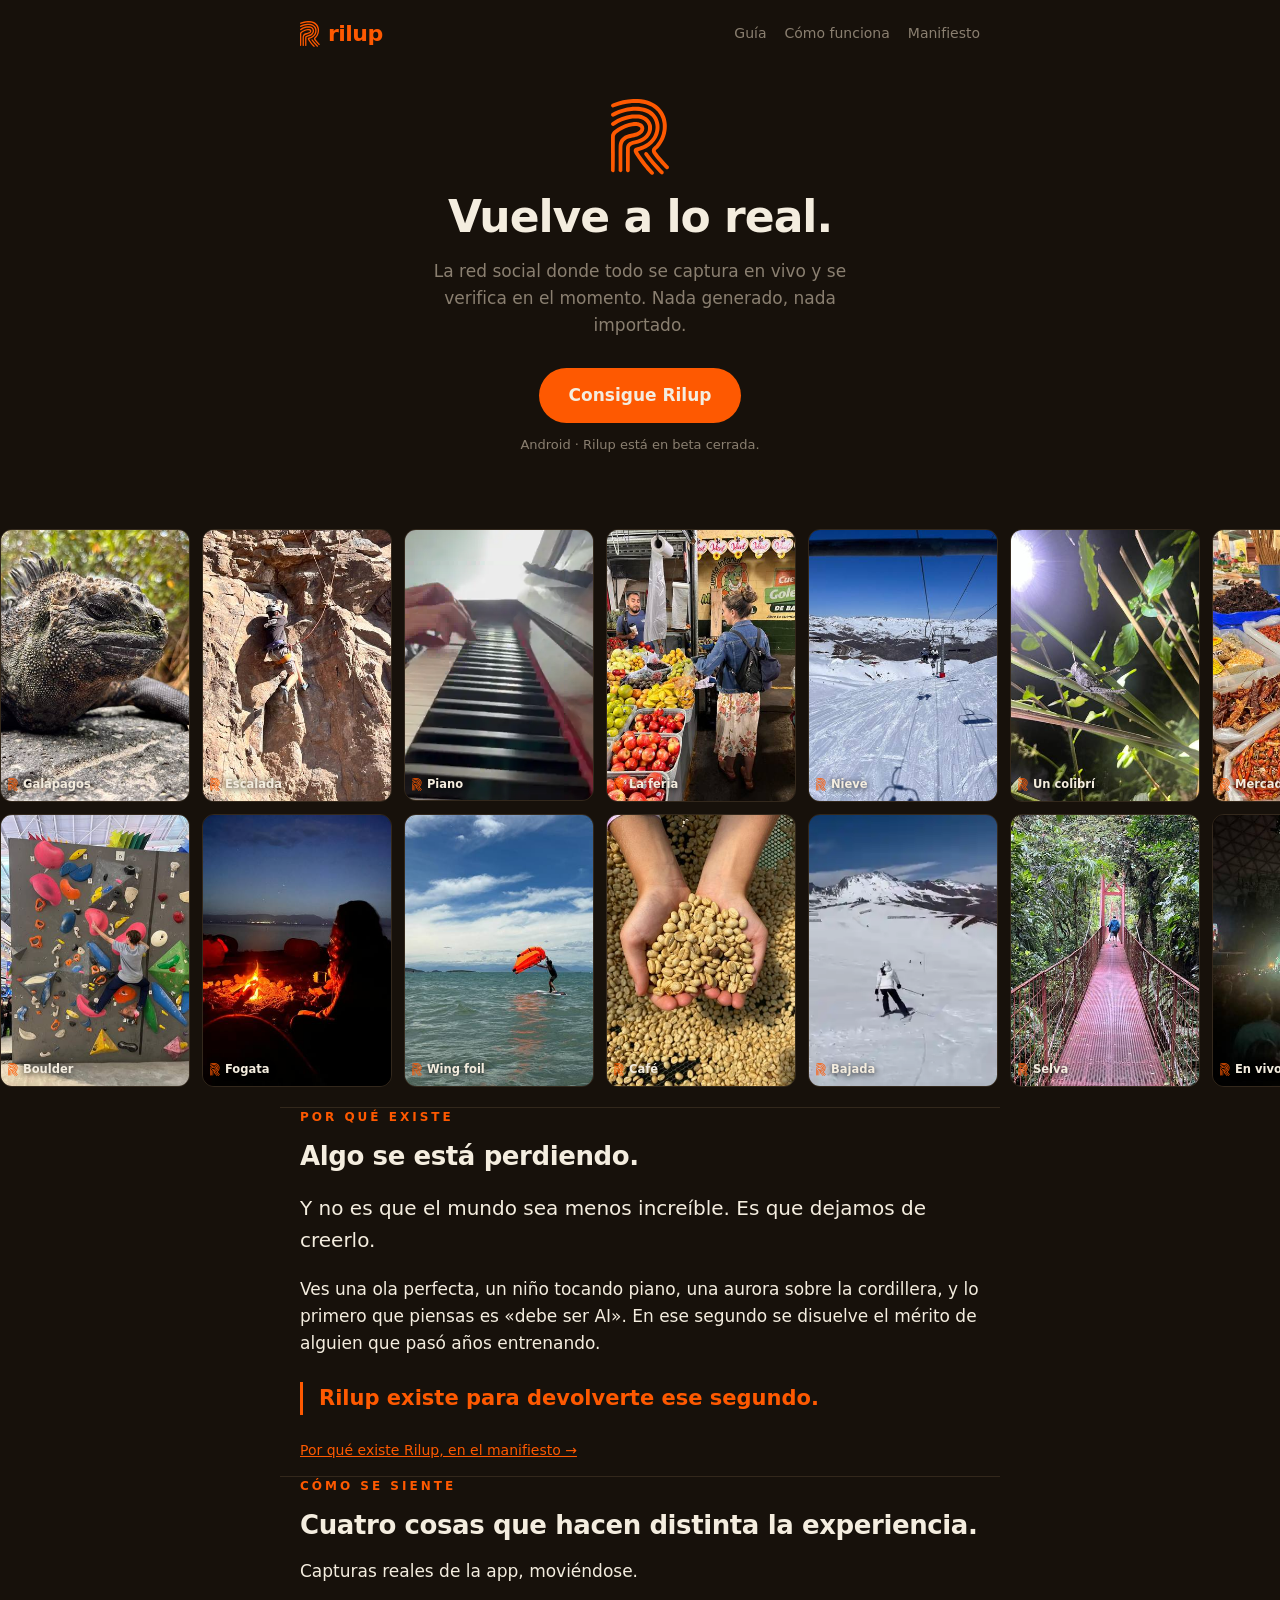
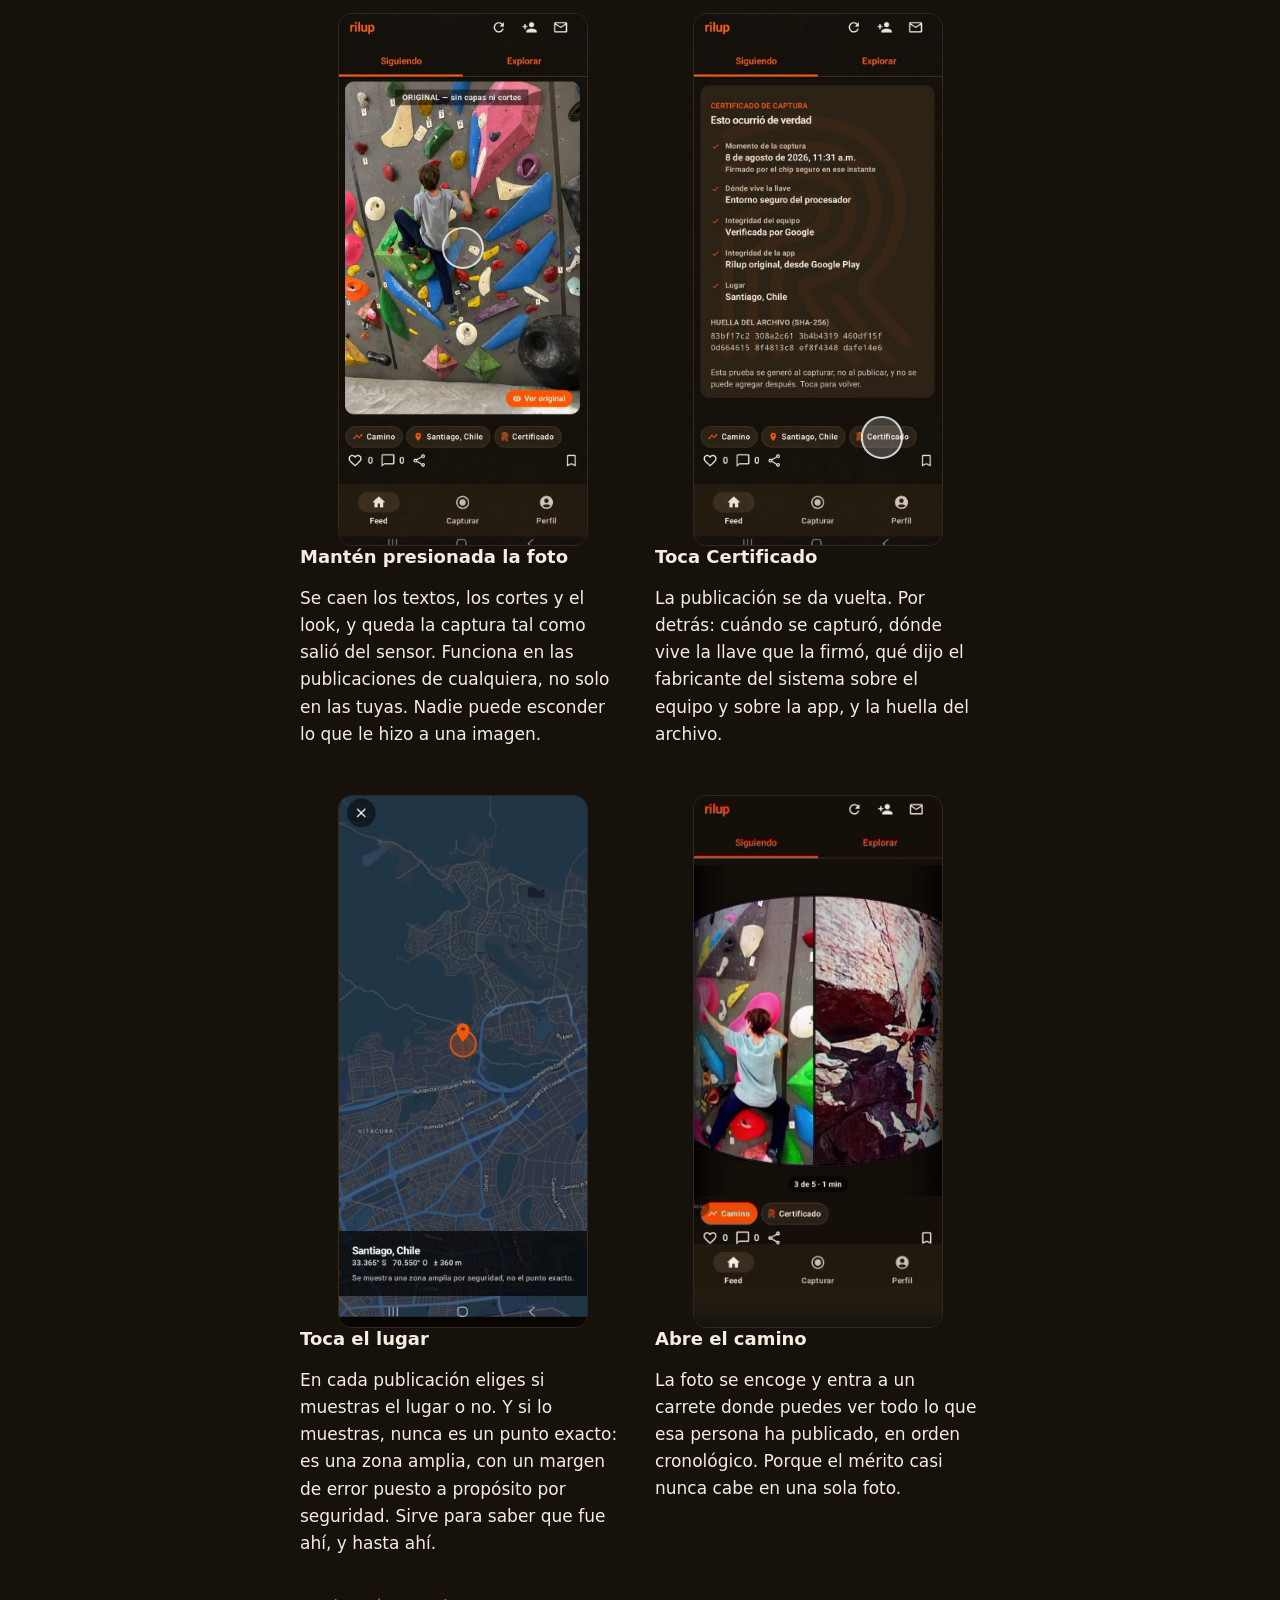
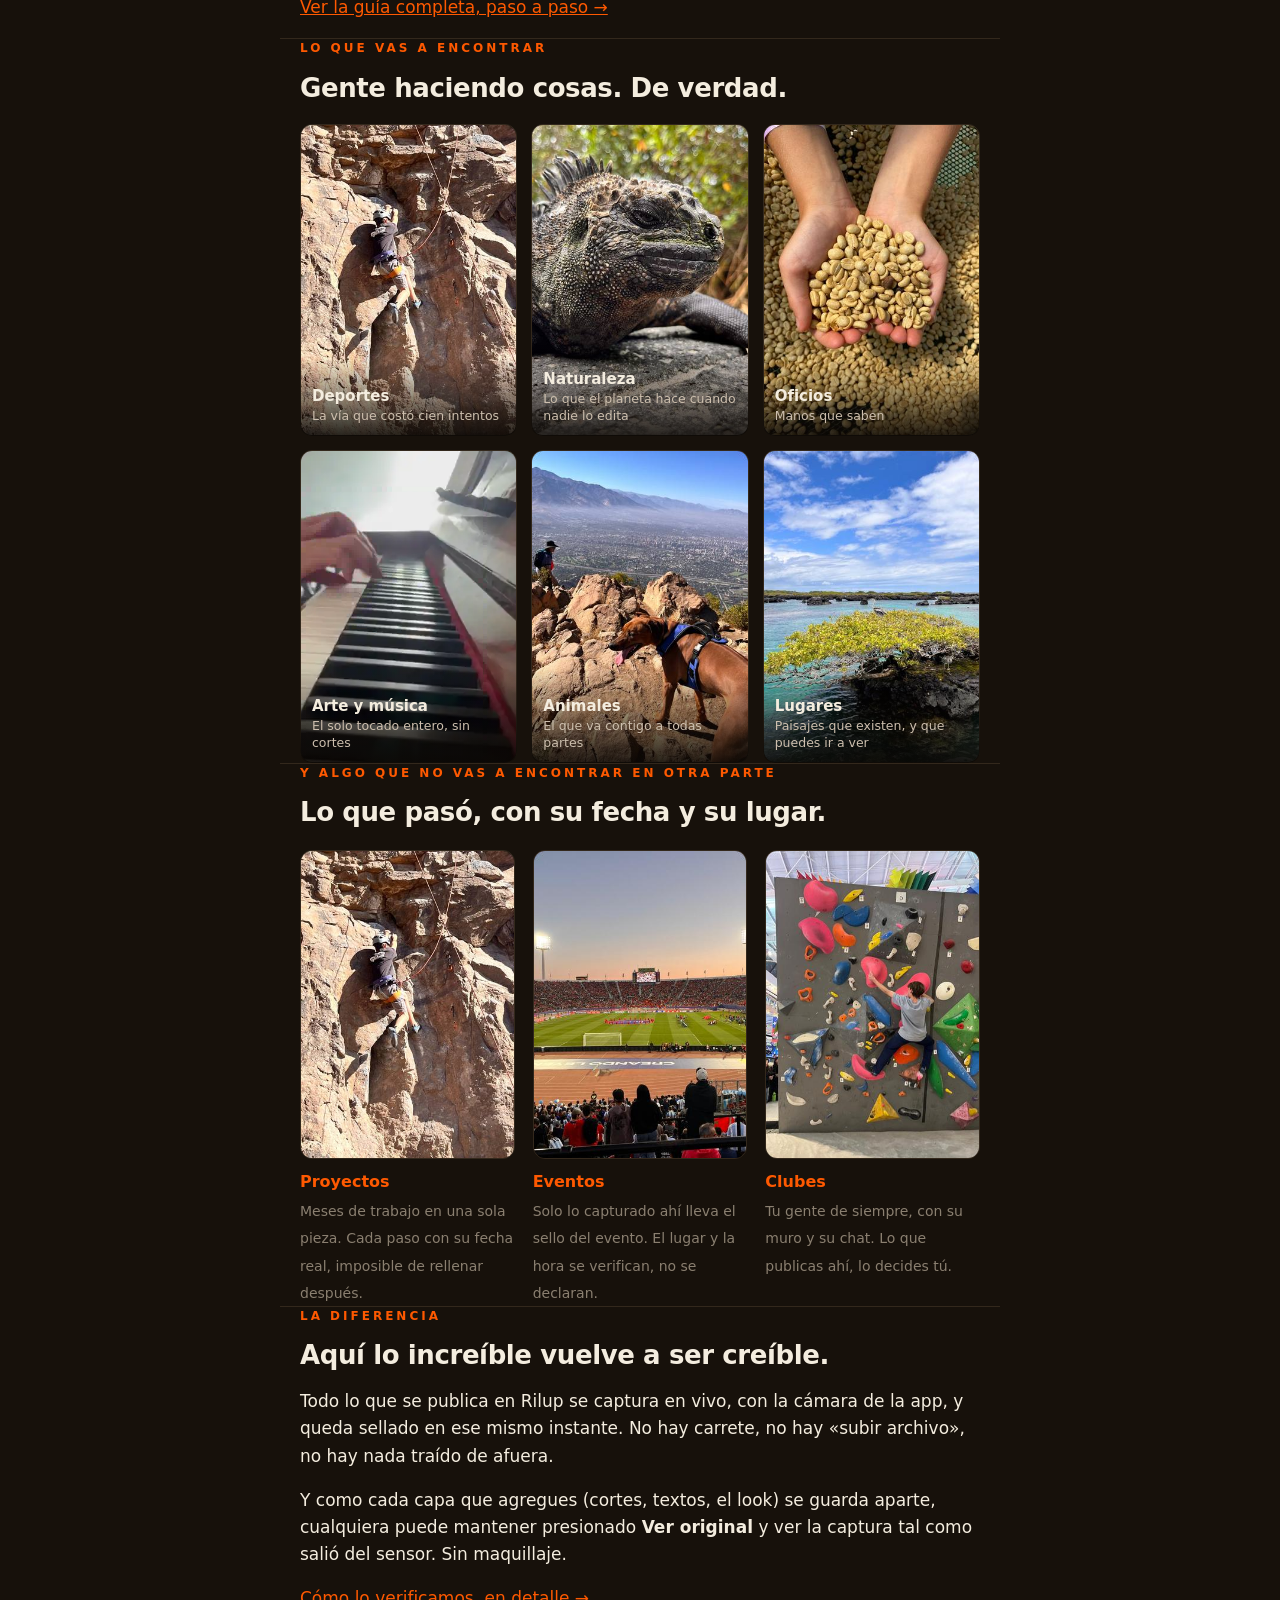
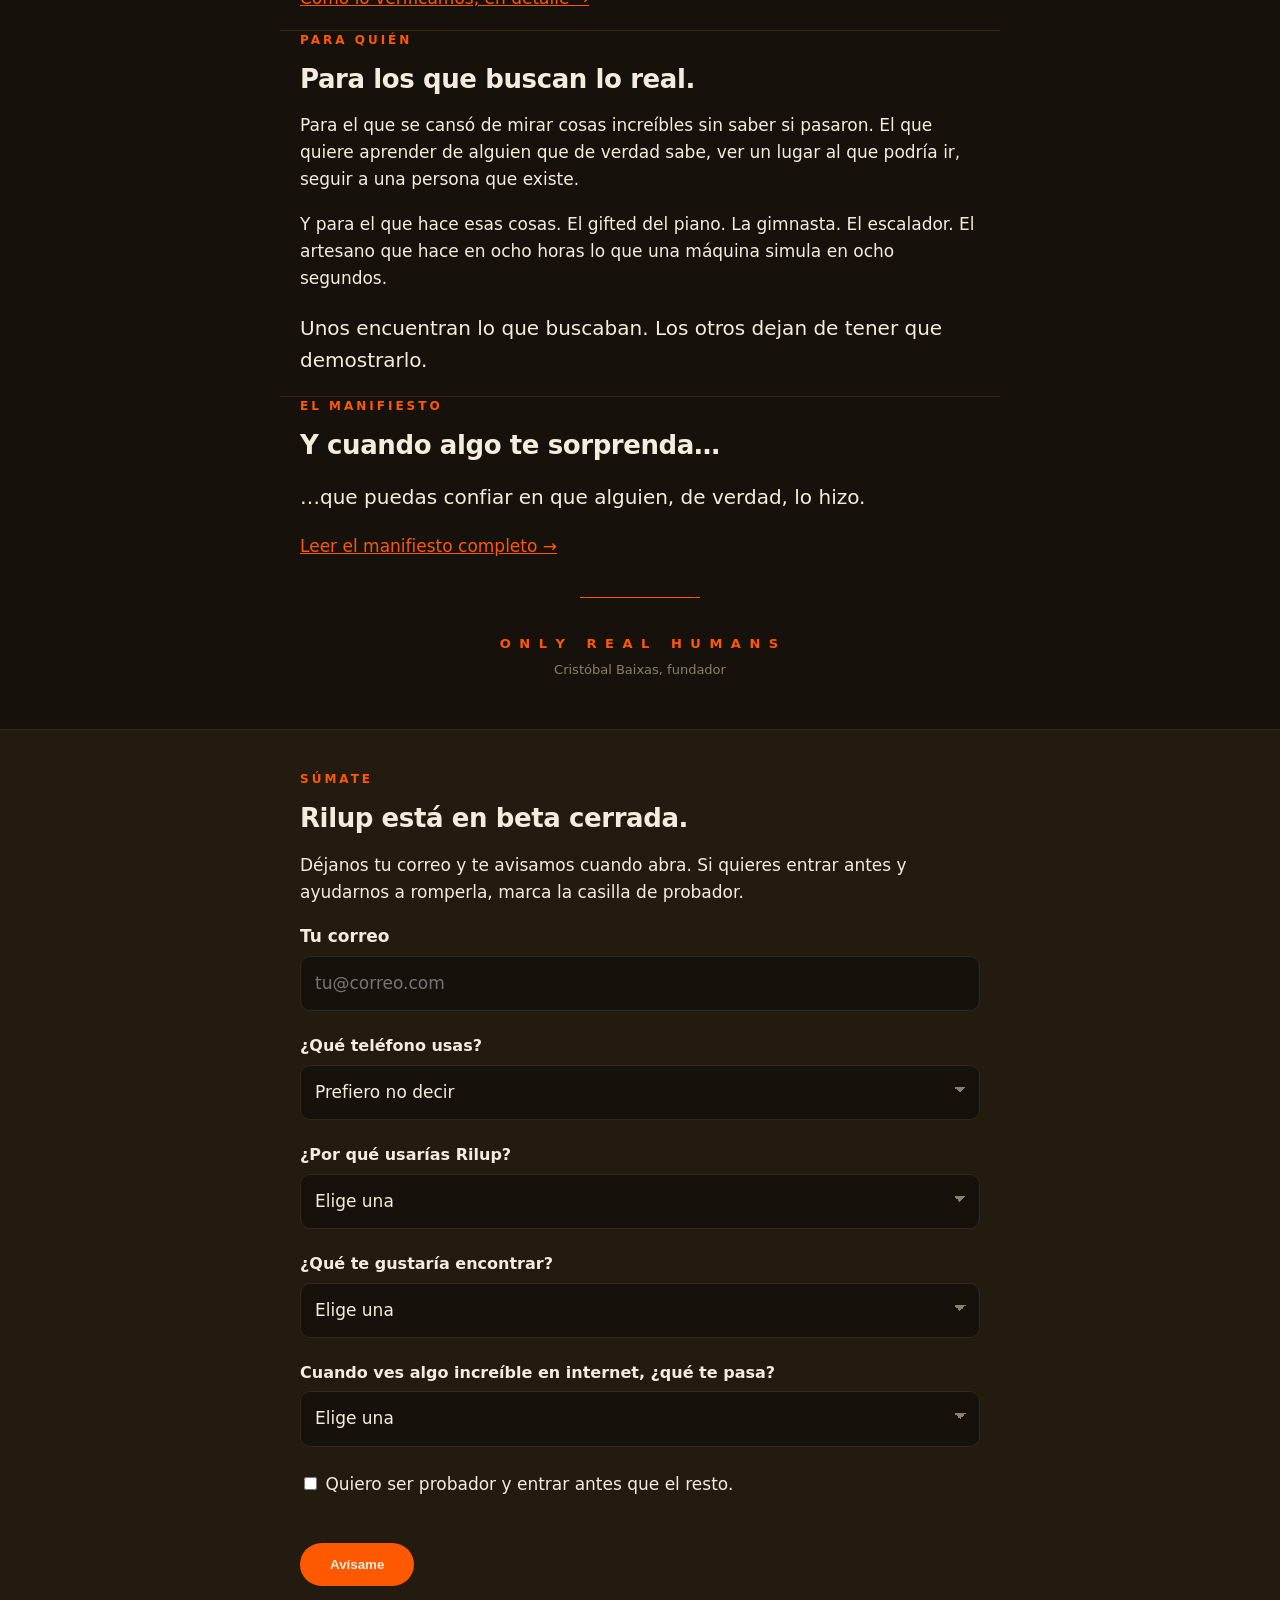
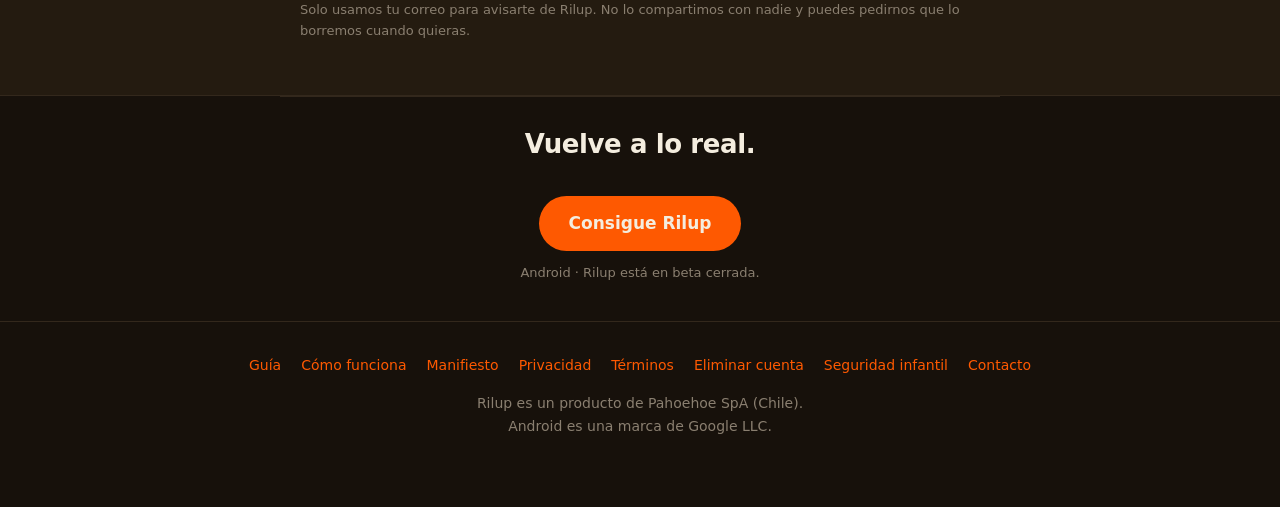
==== commit 1c740b64: "Add files via upload" ====
--- a/index.html
+++ b/index.html
@@ -7,7 +7,7 @@
 <meta name="description" content="Un oasis para celebrar lo real. La red social del talento humano, la naturaleza y los momentos que de verdad pasaron: todo capturado en vivo, nada generado.">
 <meta name="theme-color" content="#17110B">
 <link rel="icon" href="mark.svg" type="image/svg+xml">
-<link rel="stylesheet" href="style.css?v=76359118">
+<link rel="stylesheet" href="style.css?v=ec36f4de">
 <meta property="og:type" content="website">
 <meta property="og:site_name" content="Rilup">
 <meta property="og:title" content="Rilup, vuelve a lo real">
@@ -57,75 +57,75 @@
   </section>
 
   <!-- ============ EL MURO ============ -->
-  <!-- Dos cintas que se deslizan solas, en sentidos opuestos. Es lo primero que se ve y no lleva
-       ni un parrafo: una red social se explica mostrando lo que la gente publica.
-       La lista va DUPLICADA a proposito: el bucle desplaza la tira hasta la mitad exacta de su
-       ancho, y ahi la segunda copia esta donde estaba la primera. Sin ella habria un salto. -->
+  <!-- Dos cintas que se deslizan solas, en sentidos opuestos, y algunas piezas que se dan vuelta
+       para enseñar lo que llevan detras. La lista va DUPLICADA a proposito: el bucle desplaza la
+       tira hasta la mitad exacta de su ancho, y ahi la segunda copia esta donde estaba la
+       primera. Sin ella habria un salto en cada vuelta. -->
   <div class="muro" aria-label="Capturas de Rilup">
     <div class="cinta">
       <div class="tira">
         <figure class="pieza">
-          <img src="muro/iguana.jpg" alt="Galápagos" width="360" height="519" loading="lazy">
+          <img class="frente" src="muro/iguana.jpg" alt="Galápagos" width="360" height="519" loading="lazy">
           <figcaption><svg class="sello" viewBox="0 0 641 838" aria-hidden="true"><use href="#rilup-mark"/></svg>Galápagos</figcaption>
         </figure>
         <figure class="pieza">
-          <img src="muro/escalada.jpg" alt="Escalada" width="360" height="519" loading="lazy">
+          <img class="frente" src="muro/escalada.jpg" alt="Escalada" width="360" height="519" loading="lazy">
           <figcaption><svg class="sello" viewBox="0 0 641 838" aria-hidden="true"><use href="#rilup-mark"/></svg>Escalada</figcaption>
         </figure>
         <figure class="pieza">
-          <img src="muro/piano.webp" alt="Piano" width="360" height="519" loading="lazy">
+          <img class="frente" src="muro/piano.webp" alt="Piano" width="360" height="519" loading="lazy">
           <figcaption><svg class="sello" viewBox="0 0 641 838" aria-hidden="true"><use href="#rilup-mark"/></svg>Piano</figcaption>
         </figure>
         <figure class="pieza">
-          <img src="muro/feria.jpg" alt="La feria" width="360" height="519" loading="lazy">
+          <img class="frente" src="muro/feria.jpg" alt="La feria" width="360" height="519" loading="lazy">
           <figcaption><svg class="sello" viewBox="0 0 641 838" aria-hidden="true"><use href="#rilup-mark"/></svg>La feria</figcaption>
         </figure>
         <figure class="pieza">
-          <img src="muro/esqui.jpg" alt="Nieve" width="360" height="519" loading="lazy">
+          <img class="frente" src="muro/esqui.jpg" alt="Nieve" width="360" height="519" loading="lazy">
           <figcaption><svg class="sello" viewBox="0 0 641 838" aria-hidden="true"><use href="#rilup-mark"/></svg>Nieve</figcaption>
         </figure>
         <figure class="pieza">
-          <img src="muro/colibri.jpg" alt="Un colibrí" width="360" height="519" loading="lazy">
+          <img class="frente" src="muro/colibri.jpg" alt="Un colibrí" width="360" height="519" loading="lazy">
           <figcaption><svg class="sello" viewBox="0 0 641 838" aria-hidden="true"><use href="#rilup-mark"/></svg>Un colibrí</figcaption>
         </figure>
         <figure class="pieza">
-          <img src="muro/especias.jpg" alt="Mercado" width="360" height="519" loading="lazy">
+          <img class="frente" src="muro/especias.jpg" alt="Mercado" width="360" height="519" loading="lazy">
           <figcaption><svg class="sello" viewBox="0 0 641 838" aria-hidden="true"><use href="#rilup-mark"/></svg>Mercado</figcaption>
         </figure>
         <figure class="pieza">
-          <img src="muro/islote.jpg" alt="Un islote" width="360" height="519" loading="lazy">
+          <img class="frente" src="muro/islote.jpg" alt="Un islote" width="360" height="519" loading="lazy">
           <figcaption><svg class="sello" viewBox="0 0 641 838" aria-hidden="true"><use href="#rilup-mark"/></svg>Un islote</figcaption>
         </figure>
         <figure class="pieza">
-          <img src="muro/iguana.jpg" alt="Galápagos" width="360" height="519" loading="lazy">
+          <img class="frente" src="muro/iguana.jpg" alt="Galápagos" width="360" height="519" loading="lazy">
           <figcaption><svg class="sello" viewBox="0 0 641 838" aria-hidden="true"><use href="#rilup-mark"/></svg>Galápagos</figcaption>
         </figure>
         <figure class="pieza">
-          <img src="muro/escalada.jpg" alt="Escalada" width="360" height="519" loading="lazy">
+          <img class="frente" src="muro/escalada.jpg" alt="Escalada" width="360" height="519" loading="lazy">
           <figcaption><svg class="sello" viewBox="0 0 641 838" aria-hidden="true"><use href="#rilup-mark"/></svg>Escalada</figcaption>
         </figure>
         <figure class="pieza">
-          <img src="muro/piano.webp" alt="Piano" width="360" height="519" loading="lazy">
+          <img class="frente" src="muro/piano.webp" alt="Piano" width="360" height="519" loading="lazy">
           <figcaption><svg class="sello" viewBox="0 0 641 838" aria-hidden="true"><use href="#rilup-mark"/></svg>Piano</figcaption>
         </figure>
         <figure class="pieza">
-          <img src="muro/feria.jpg" alt="La feria" width="360" height="519" loading="lazy">
+          <img class="frente" src="muro/feria.jpg" alt="La feria" width="360" height="519" loading="lazy">
           <figcaption><svg class="sello" viewBox="0 0 641 838" aria-hidden="true"><use href="#rilup-mark"/></svg>La feria</figcaption>
         </figure>
         <figure class="pieza">
-          <img src="muro/esqui.jpg" alt="Nieve" width="360" height="519" loading="lazy">
+          <img class="frente" src="muro/esqui.jpg" alt="Nieve" width="360" height="519" loading="lazy">
           <figcaption><svg class="sello" viewBox="0 0 641 838" aria-hidden="true"><use href="#rilup-mark"/></svg>Nieve</figcaption>
         </figure>
         <figure class="pieza">
-          <img src="muro/colibri.jpg" alt="Un colibrí" width="360" height="519" loading="lazy">
+          <img class="frente" src="muro/colibri.jpg" alt="Un colibrí" width="360" height="519" loading="lazy">
           <figcaption><svg class="sello" viewBox="0 0 641 838" aria-hidden="true"><use href="#rilup-mark"/></svg>Un colibrí</figcaption>
         </figure>
         <figure class="pieza">
-          <img src="muro/especias.jpg" alt="Mercado" width="360" height="519" loading="lazy">
+          <img class="frente" src="muro/especias.jpg" alt="Mercado" width="360" height="519" loading="lazy">
           <figcaption><svg class="sello" viewBox="0 0 641 838" aria-hidden="true"><use href="#rilup-mark"/></svg>Mercado</figcaption>
         </figure>
         <figure class="pieza">
-          <img src="muro/islote.jpg" alt="Un islote" width="360" height="519" loading="lazy">
+          <img class="frente" src="muro/islote.jpg" alt="Un islote" width="360" height="519" loading="lazy">
           <figcaption><svg class="sello" viewBox="0 0 641 838" aria-hidden="true"><use href="#rilup-mark"/></svg>Un islote</figcaption>
         </figure>
       </div>
@@ -133,117 +133,133 @@
     <div class="cinta lenta">
       <div class="tira derecha">
         <figure class="pieza">
-          <img src="muro/boulder.jpg" alt="Boulder" width="360" height="519" loading="lazy">
+          <img class="frente" src="muro/boulder.jpg" alt="Boulder" width="360" height="519" loading="lazy">
           <figcaption><svg class="sello" viewBox="0 0 641 838" aria-hidden="true"><use href="#rilup-mark"/></svg>Boulder</figcaption>
         </figure>
         <figure class="pieza">
-          <img src="muro/fogata.jpg" alt="Fogata" width="360" height="519" loading="lazy">
+          <img class="frente" src="muro/fogata.jpg" alt="Fogata" width="360" height="519" loading="lazy">
           <figcaption><svg class="sello" viewBox="0 0 641 838" aria-hidden="true"><use href="#rilup-mark"/></svg>Fogata</figcaption>
         </figure>
         <figure class="pieza">
-          <img src="muro/wing.jpg" alt="Wing foil" width="360" height="519" loading="lazy">
+          <img class="frente" src="muro/wing.jpg" alt="Wing foil" width="360" height="519" loading="lazy">
           <figcaption><svg class="sello" viewBox="0 0 641 838" aria-hidden="true"><use href="#rilup-mark"/></svg>Wing foil</figcaption>
         </figure>
         <figure class="pieza">
-          <img src="muro/cafe.jpg" alt="Café" width="360" height="519" loading="lazy">
+          <img class="frente" src="muro/cafe.jpg" alt="Café" width="360" height="519" loading="lazy">
           <figcaption><svg class="sello" viewBox="0 0 641 838" aria-hidden="true"><use href="#rilup-mark"/></svg>Café</figcaption>
         </figure>
         <figure class="pieza">
-          <img src="muro/bajada.webp" alt="Bajada" width="360" height="519" loading="lazy">
+          <img class="frente" src="muro/bajada.webp" alt="Bajada" width="360" height="519" loading="lazy">
           <figcaption><svg class="sello" viewBox="0 0 641 838" aria-hidden="true"><use href="#rilup-mark"/></svg>Bajada</figcaption>
         </figure>
         <figure class="pieza">
-          <img src="muro/puente.jpg" alt="Selva" width="360" height="519" loading="lazy">
+          <img class="frente" src="muro/puente.jpg" alt="Selva" width="360" height="519" loading="lazy">
           <figcaption><svg class="sello" viewBox="0 0 641 838" aria-hidden="true"><use href="#rilup-mark"/></svg>Selva</figcaption>
         </figure>
         <figure class="pieza">
-          <img src="muro/concierto.jpg" alt="En vivo" width="360" height="519" loading="lazy">
+          <img class="frente" src="muro/concierto.jpg" alt="En vivo" width="360" height="519" loading="lazy">
           <figcaption><svg class="sello" viewBox="0 0 641 838" aria-hidden="true"><use href="#rilup-mark"/></svg>En vivo</figcaption>
         </figure>
         <figure class="pieza">
-          <img src="muro/rana.jpg" alt="De noche" width="360" height="519" loading="lazy">
+          <img class="frente" src="muro/rana.jpg" alt="De noche" width="360" height="519" loading="lazy">
           <figcaption><svg class="sello" viewBox="0 0 641 838" aria-hidden="true"><use href="#rilup-mark"/></svg>De noche</figcaption>
         </figure>
-        <figure class="pieza">
-          <img src="muro/cerro.jpg" alt="El cerro" width="360" height="519" loading="lazy">
+        <figure class="pieza gira" style="animation-delay:0s">
+          <img class="frente" src="muro/cerro.jpg" alt="El cerro" width="360" height="519" loading="lazy">
+          <img class="dorso" src="muro/dorso-mapa.jpg" alt="" width="360" height="519" loading="lazy">
           <figcaption><svg class="sello" viewBox="0 0 641 838" aria-hidden="true"><use href="#rilup-mark"/></svg>El cerro</figcaption>
         </figure>
         <figure class="pieza">
-          <img src="muro/otono.jpg" alt="Otoño" width="360" height="519" loading="lazy">
+          <img class="frente" src="muro/otono.jpg" alt="Otoño" width="360" height="519" loading="lazy">
           <figcaption><svg class="sello" viewBox="0 0 641 838" aria-hidden="true"><use href="#rilup-mark"/></svg>Otoño</figcaption>
         </figure>
-        <figure class="pieza">
-          <img src="muro/artes.jpg" alt="Entrenando" width="360" height="519" loading="lazy">
+        <figure class="pieza gira" style="animation-delay:5s">
+          <img class="frente" src="muro/artes.jpg" alt="Entrenando" width="360" height="519" loading="lazy">
+          <img class="dorso" src="muro/dorso-certificado.jpg" alt="" width="360" height="519" loading="lazy">
           <figcaption><svg class="sello" viewBox="0 0 641 838" aria-hidden="true"><use href="#rilup-mark"/></svg>Entrenando</figcaption>
         </figure>
         <figure class="pieza">
-          <img src="muro/familia.jpg" alt="Con los suyos" width="360" height="519" loading="lazy">
+          <img class="frente" src="muro/familia.jpg" alt="Con los suyos" width="360" height="519" loading="lazy">
           <figcaption><svg class="sello" viewBox="0 0 641 838" aria-hidden="true"><use href="#rilup-mark"/></svg>Con los suyos</figcaption>
         </figure>
         <figure class="pieza">
-          <img src="muro/nieve.jpg" alt="Ski" width="360" height="519" loading="lazy">
+          <img class="frente" src="muro/nieve.jpg" alt="Ski" width="360" height="519" loading="lazy">
           <figcaption><svg class="sello" viewBox="0 0 641 838" aria-hidden="true"><use href="#rilup-mark"/></svg>Ski</figcaption>
         </figure>
         <figure class="pieza">
-          <img src="muro/boulder.jpg" alt="Boulder" width="360" height="519" loading="lazy">
+          <img class="frente" src="muro/boulder.jpg" alt="Boulder" width="360" height="519" loading="lazy">
           <figcaption><svg class="sello" viewBox="0 0 641 838" aria-hidden="true"><use href="#rilup-mark"/></svg>Boulder</figcaption>
         </figure>
         <figure class="pieza">
-          <img src="muro/fogata.jpg" alt="Fogata" width="360" height="519" loading="lazy">
+          <img class="frente" src="muro/fogata.jpg" alt="Fogata" width="360" height="519" loading="lazy">
           <figcaption><svg class="sello" viewBox="0 0 641 838" aria-hidden="true"><use href="#rilup-mark"/></svg>Fogata</figcaption>
         </figure>
         <figure class="pieza">
-          <img src="muro/wing.jpg" alt="Wing foil" width="360" height="519" loading="lazy">
+          <img class="frente" src="muro/wing.jpg" alt="Wing foil" width="360" height="519" loading="lazy">
           <figcaption><svg class="sello" viewBox="0 0 641 838" aria-hidden="true"><use href="#rilup-mark"/></svg>Wing foil</figcaption>
         </figure>
         <figure class="pieza">
-          <img src="muro/cafe.jpg" alt="Café" width="360" height="519" loading="lazy">
+          <img class="frente" src="muro/cafe.jpg" alt="Café" width="360" height="519" loading="lazy">
           <figcaption><svg class="sello" viewBox="0 0 641 838" aria-hidden="true"><use href="#rilup-mark"/></svg>Café</figcaption>
         </figure>
         <figure class="pieza">
-          <img src="muro/bajada.webp" alt="Bajada" width="360" height="519" loading="lazy">
+          <img class="frente" src="muro/bajada.webp" alt="Bajada" width="360" height="519" loading="lazy">
           <figcaption><svg class="sello" viewBox="0 0 641 838" aria-hidden="true"><use href="#rilup-mark"/></svg>Bajada</figcaption>
         </figure>
         <figure class="pieza">
-          <img src="muro/puente.jpg" alt="Selva" width="360" height="519" loading="lazy">
+          <img class="frente" src="muro/puente.jpg" alt="Selva" width="360" height="519" loading="lazy">
           <figcaption><svg class="sello" viewBox="0 0 641 838" aria-hidden="true"><use href="#rilup-mark"/></svg>Selva</figcaption>
         </figure>
         <figure class="pieza">
-          <img src="muro/concierto.jpg" alt="En vivo" width="360" height="519" loading="lazy">
+          <img class="frente" src="muro/concierto.jpg" alt="En vivo" width="360" height="519" loading="lazy">
           <figcaption><svg class="sello" viewBox="0 0 641 838" aria-hidden="true"><use href="#rilup-mark"/></svg>En vivo</figcaption>
         </figure>
         <figure class="pieza">
-          <img src="muro/rana.jpg" alt="De noche" width="360" height="519" loading="lazy">
+          <img class="frente" src="muro/rana.jpg" alt="De noche" width="360" height="519" loading="lazy">
           <figcaption><svg class="sello" viewBox="0 0 641 838" aria-hidden="true"><use href="#rilup-mark"/></svg>De noche</figcaption>
         </figure>
-        <figure class="pieza">
-          <img src="muro/cerro.jpg" alt="El cerro" width="360" height="519" loading="lazy">
+        <figure class="pieza gira" style="animation-delay:0s">
+          <img class="frente" src="muro/cerro.jpg" alt="El cerro" width="360" height="519" loading="lazy">
+          <img class="dorso" src="muro/dorso-mapa.jpg" alt="" width="360" height="519" loading="lazy">
           <figcaption><svg class="sello" viewBox="0 0 641 838" aria-hidden="true"><use href="#rilup-mark"/></svg>El cerro</figcaption>
         </figure>
         <figure class="pieza">
-          <img src="muro/otono.jpg" alt="Otoño" width="360" height="519" loading="lazy">
+          <img class="frente" src="muro/otono.jpg" alt="Otoño" width="360" height="519" loading="lazy">
           <figcaption><svg class="sello" viewBox="0 0 641 838" aria-hidden="true"><use href="#rilup-mark"/></svg>Otoño</figcaption>
         </figure>
-        <figure class="pieza">
-          <img src="muro/artes.jpg" alt="Entrenando" width="360" height="519" loading="lazy">
+        <figure class="pieza gira" style="animation-delay:5s">
+          <img class="frente" src="muro/artes.jpg" alt="Entrenando" width="360" height="519" loading="lazy">
+          <img class="dorso" src="muro/dorso-certificado.jpg" alt="" width="360" height="519" loading="lazy">
           <figcaption><svg class="sello" viewBox="0 0 641 838" aria-hidden="true"><use href="#rilup-mark"/></svg>Entrenando</figcaption>
         </figure>
         <figure class="pieza">
-          <img src="muro/familia.jpg" alt="Con los suyos" width="360" height="519" loading="lazy">
+          <img class="frente" src="muro/familia.jpg" alt="Con los suyos" width="360" height="519" loading="lazy">
           <figcaption><svg class="sello" viewBox="0 0 641 838" aria-hidden="true"><use href="#rilup-mark"/></svg>Con los suyos</figcaption>
         </figure>
         <figure class="pieza">
-          <img src="muro/nieve.jpg" alt="Ski" width="360" height="519" loading="lazy">
+          <img class="frente" src="muro/nieve.jpg" alt="Ski" width="360" height="519" loading="lazy">
           <figcaption><svg class="sello" viewBox="0 0 641 838" aria-hidden="true"><use href="#rilup-mark"/></svg>Ski</figcaption>
         </figure>
       </div>
     </div>
   </div>
 
+  <!-- ============ EL OASIS ============ -->
+  <section class="wrap">
+    <p class="eyebrow">Por qué existe</p>
+    <h2>Algo se está perdiendo.</h2>
+    <p class="lead">Y no es que el mundo sea menos increíble. Es que dejamos de creerlo.</p>
+    <p>Ves una ola perfecta, un niño tocando piano, una aurora sobre la cordillera, y lo primero
+      que piensas es «debe ser AI». En ese segundo se disuelve el mérito de alguien que pasó años
+      entrenando.</p>
+    <p class="destacado">Rilup existe para devolverte ese segundo.</p>
+    <p class="muted small"><a href="manifiesto/">Por qué existe Rilup, en el manifiesto →</a></p>
+  </section>
+
   <!-- ============ CÓMO SE SIENTE ============ -->
   <section class="wrap">
     <p class="eyebrow">Cómo se siente</p>
-    <h2>Cuatro cosas que no vas a encontrar en otra parte.</h2>
+    <h2>Cuatro cosas que hacen distinta la experiencia.</h2>
     <p>Capturas reales de la app, moviéndose.</p>
 
     <div class="demos">
@@ -325,18 +341,6 @@
     <p style="margin-top:20px"><a href="guia/">Ver la guía completa, paso a paso →</a></p>
   </section>
 
-  <!-- ============ EL OASIS ============ -->
-  <section class="wrap">
-    <p class="eyebrow">Por qué existe</p>
-    <h2>Algo se está perdiendo.</h2>
-    <p class="lead">Y no es que el mundo sea menos increíble. Es que dejamos de creerlo.</p>
-    <p>Ves una ola perfecta, un niño tocando piano, una aurora sobre la cordillera, y lo primero
-      que piensas es «debe ser AI». En ese segundo se disuelve el mérito de alguien que pasó años
-      entrenando.</p>
-    <p class="destacado">Rilup existe para devolverte ese segundo.</p>
-    <p class="muted small"><a href="manifiesto/">Por qué existe Rilup, en el manifiesto →</a></p>
-  </section>
-
   <!-- ============ LOS MUNDOS ============ -->
   <section class="wrap">
     <p class="eyebrow">Lo que vas a encontrar</p>
@@ -365,6 +369,43 @@
       <figure class="mundo">
         <img src="muro/islote.jpg" alt="" width="360" height="519" loading="lazy">
         <figcaption><b>Lugares</b><span>Paisajes que existen, y que puedes ir a ver</span></figcaption>
+      </figure>
+    </div>
+  </section>
+
+  <!-- ============ LO QUE NO EXISTE EN OTRA PARTE ============ -->
+  <!-- Va aparte de "lo que vas a encontrar" a proposito: esa lista son MUNDOS, deportes y
+       naturaleza y oficios, y estos son cosas que la app HACE. Mezclarlas confunde las dos. -->
+  <section class="wrap">
+    <p class="eyebrow">Y algo que no vas a encontrar en otra parte</p>
+    <h2>Lo que pasó, con su fecha y su lugar.</h2>
+
+    <div class="unicos">
+      <figure class="unico">
+        <img src="muro/escalada.jpg" alt="" width="360" height="519" loading="lazy">
+        <figcaption>
+          <b>Proyectos</b>
+          <span>Meses de trabajo en una sola pieza. Cada paso con su fecha real, imposible de
+            rellenar después.</span>
+        </figcaption>
+      </figure>
+
+      <figure class="unico">
+        <img src="muro/estadio.jpg" alt="" width="360" height="519" loading="lazy">
+        <figcaption>
+          <b>Eventos</b>
+          <span>Solo lo capturado ahí lleva el sello del evento. El lugar y la hora se
+            verifican, no se declaran.</span>
+        </figcaption>
+      </figure>
+
+      <figure class="unico">
+        <img src="muro/gimnasio.jpg" alt="" width="360" height="519" loading="lazy">
+        <figcaption>
+          <b>Clubes</b>
+          <span>Tu gente de siempre, con su muro y su chat. Lo que publicas ahí, lo decides
+            tú.</span>
+        </figcaption>
       </figure>
     </div>
   </section>
--- a/style.css
+++ b/style.css
@@ -517,6 +517,42 @@
 .muro:hover .tira { animation-play-state: paused; }
 
 .pieza { margin: 0; position: relative; flex: 0 0 auto; width: 158px; }
+
+/* ── Algunas piezas se dan vuelta y enseñan lo que llevan detrás ──────────────
+   Un carrusel de fotos lo tiene cualquiera. Lo que solo tiene Rilup es que detrás de cada foto
+   hay algo que la respalda, así que cada cierto rato una pieza se gira y aparece su certificado
+   o su mapa. Es la app resumida en dos segundos, sin una sola palabra.
+
+   El giro se hace aplastando el ancho, la misma técnica que las demostraciones de más abajo: la
+   lectura es "se dio vuelta" y no depende de perspectivas 3D, que cada navegador resuelve
+   distinto y Safari viejo directamente no.
+
+   Ciclo largo, 16 s, con retrasos escalonados. Si giraran a la vez se leería como un efecto de
+   la página; una tras otra se lee como que cada publicación tiene lo suyo detrás. Y con el ciclo
+   largo la mayor parte del tiempo el muro es lo que dice ser, un muro de fotos.
+
+   El dorso CORRESPONDE a su foto: el mapa va con el cerro sobre la ciudad, que es la zona que
+   marca, y el certificado con las artes marciales bajo techo, porque solo afirma "Santiago,
+   Chile". Un certificado ajeno debajo de una foto sería, en esta página, lo peor posible. */
+.pieza .dorso { position: absolute; top: 0; left: 0; opacity: 0; }
+.pieza.gira .frente,
+.pieza.gira .dorso { animation: voltear 16s ease-in-out infinite; animation-delay: inherit; }
+.pieza.gira .dorso { animation-name: voltear-dorso; }
+
+@keyframes voltear {
+  0%, 22%   { transform: scaleX(1); opacity: 1 }
+  27%       { transform: scaleX(.04); opacity: 1 }
+  29%, 44%  { transform: scaleX(.04); opacity: 0 }
+  49%       { transform: scaleX(.04); opacity: 1 }
+  54%, 100% { transform: scaleX(1); opacity: 1 }
+}
+@keyframes voltear-dorso {
+  0%, 24%   { transform: scaleX(.04); opacity: 0 }
+  29%       { transform: scaleX(.04); opacity: 1 }
+  34%, 42%  { transform: scaleX(1); opacity: 1 }
+  47%       { transform: scaleX(.04); opacity: 1 }
+  49%, 100% { transform: scaleX(.04); opacity: 0 }
+}
 .pieza img {
   display: block; width: 100%; height: auto; border-radius: 12px;
   border: 1px solid var(--borde); background: var(--surface);
@@ -538,6 +574,8 @@
 @media (prefers-reduced-motion: reduce) {
   .tira { animation: none; }
   .cinta { overflow-x: auto; }
+  .pieza.gira .frente, .pieza.gira .dorso { animation: none; }
+  .pieza .dorso { display: none; }
 }
 
 /* ── Los seis mundos, con foto ────────────────────────────────────────────────
@@ -558,3 +596,27 @@
 }
 .mundo figcaption b { display: block; font-size: 15px; }
 .mundo figcaption span { display: block; color: #cdbfae; font-size: 12.5px; line-height: 1.35; }
+
+/* ── Proyectos, eventos y clubes ─────────────────────────────────────────────
+   Van aparte de los seis mundos porque son otra cosa: los mundos dicen QUE vas a ver, estos dicen
+   que HACE la app. Y llevan mas texto que un mundo a proposito, porque ninguno se entiende con
+   una palabra: "eventos" lo tiene cualquier red social, y lo que aqui lo hace distinto es la
+   frase que explica por que no se puede colar uno desde el sillon de la casa. */
+.unicos { display: grid; grid-template-columns: repeat(3, 1fr); gap: 18px; margin-top: 22px; }
+@media (max-width: 700px) { .unicos { grid-template-columns: 1fr; gap: 22px; } }
+
+.unico { margin: 0; }
+.unico img {
+  display: block; width: 100%; height: auto; border-radius: 12px;
+  border: 1px solid var(--borde); background: var(--surface);
+}
+.unico figcaption { padding-top: 10px; }
+.unico figcaption b { display: block; color: var(--brasa); font-size: 16px; margin-bottom: 3px; }
+.unico figcaption span { color: var(--gris); font-size: 14px; line-height: 1.5; }
+
+@media (max-width: 700px) {
+  /* En telefono, imagen chica al lado del texto: apilado, cada uno ocupaba una pantalla entera
+     y estos tres se leen mejor de corrido, uno tras otro. */
+  .unico { display: grid; grid-template-columns: 34% 1fr; gap: 14px; align-items: start; }
+  .unico figcaption { padding-top: 0; }
+}
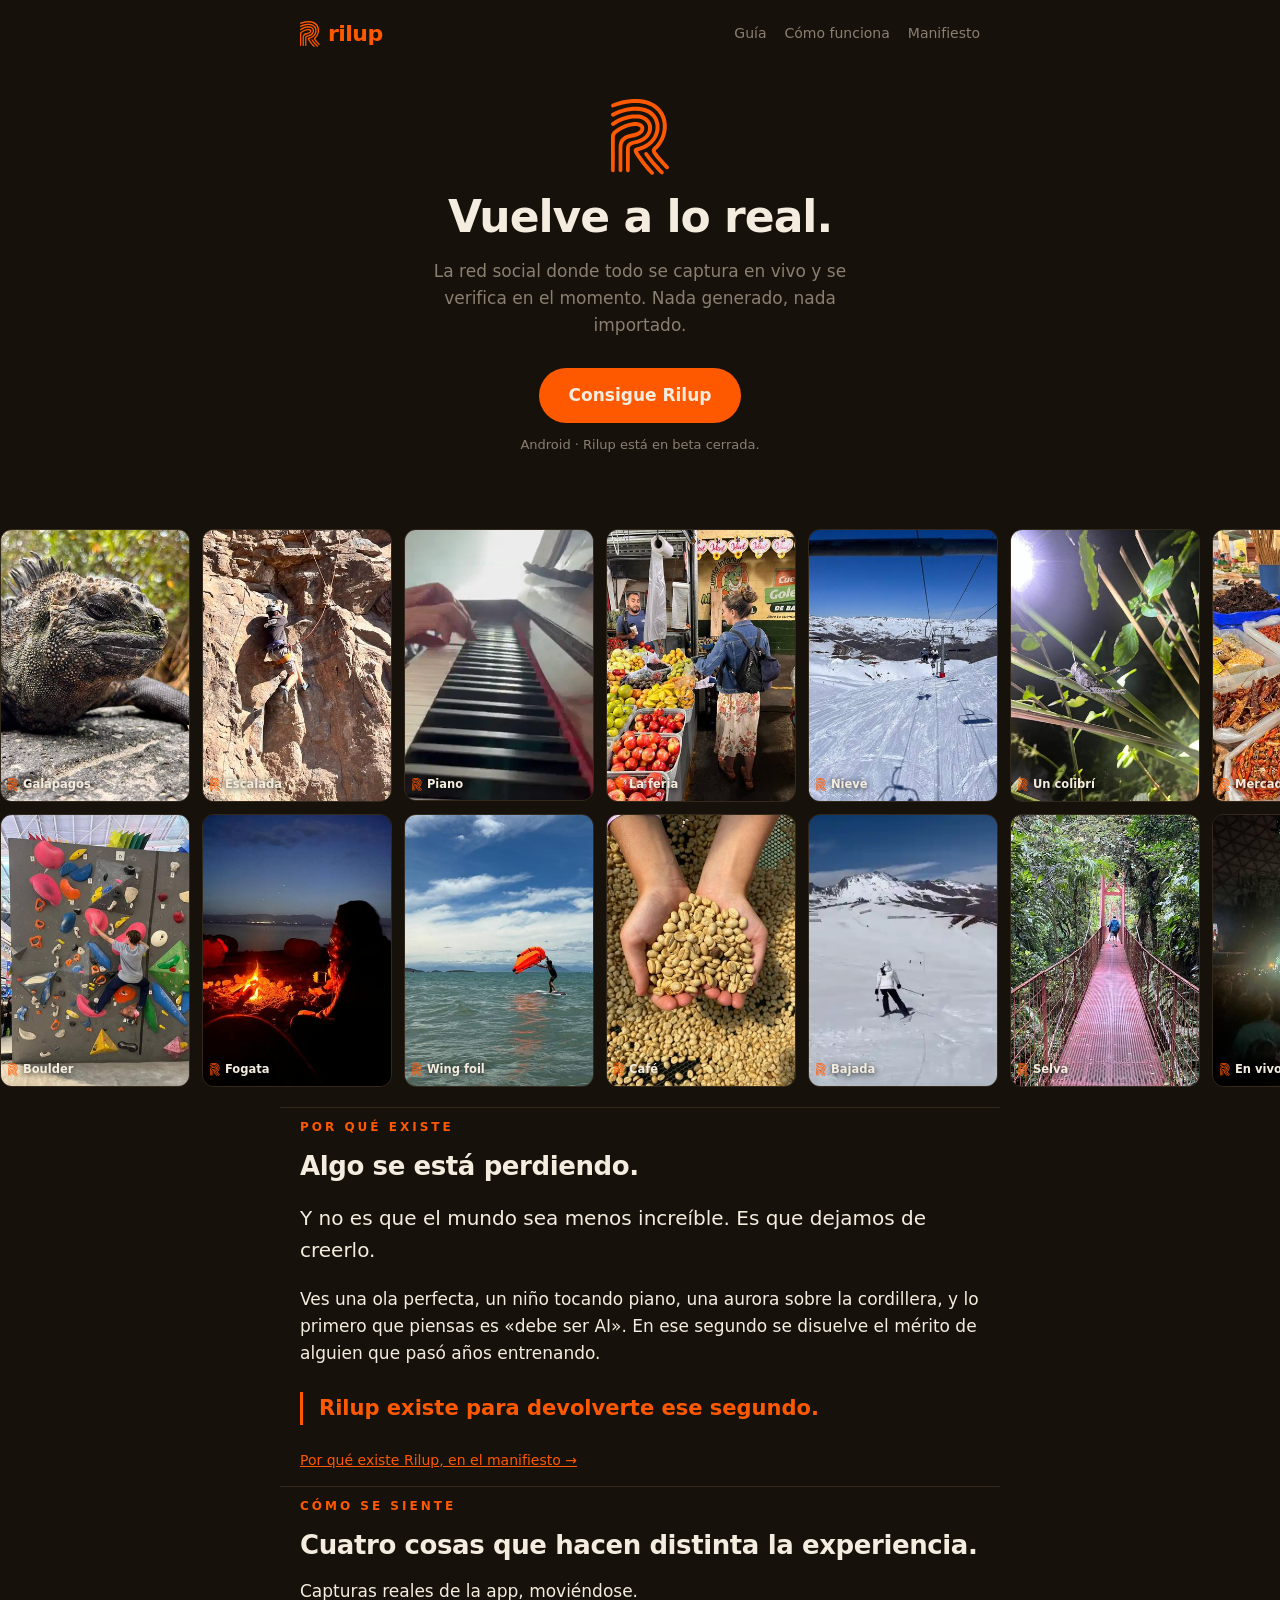
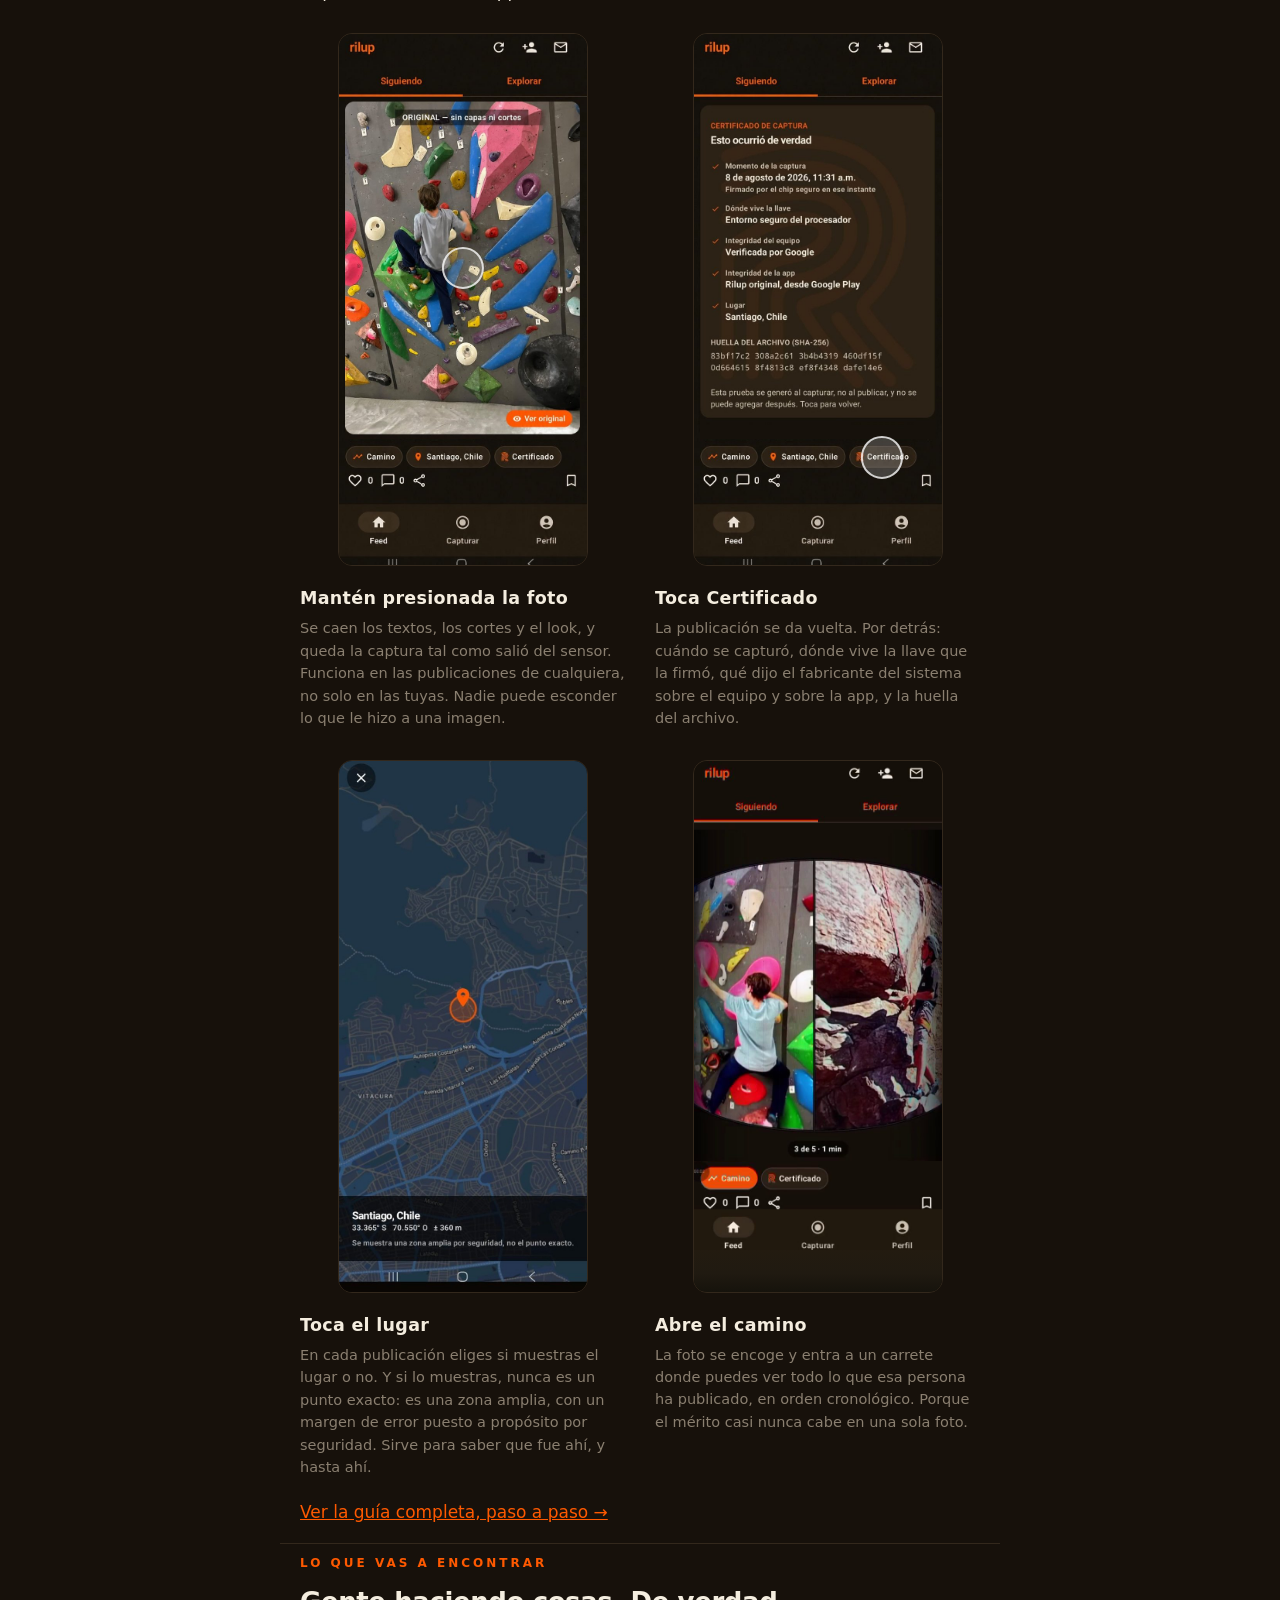
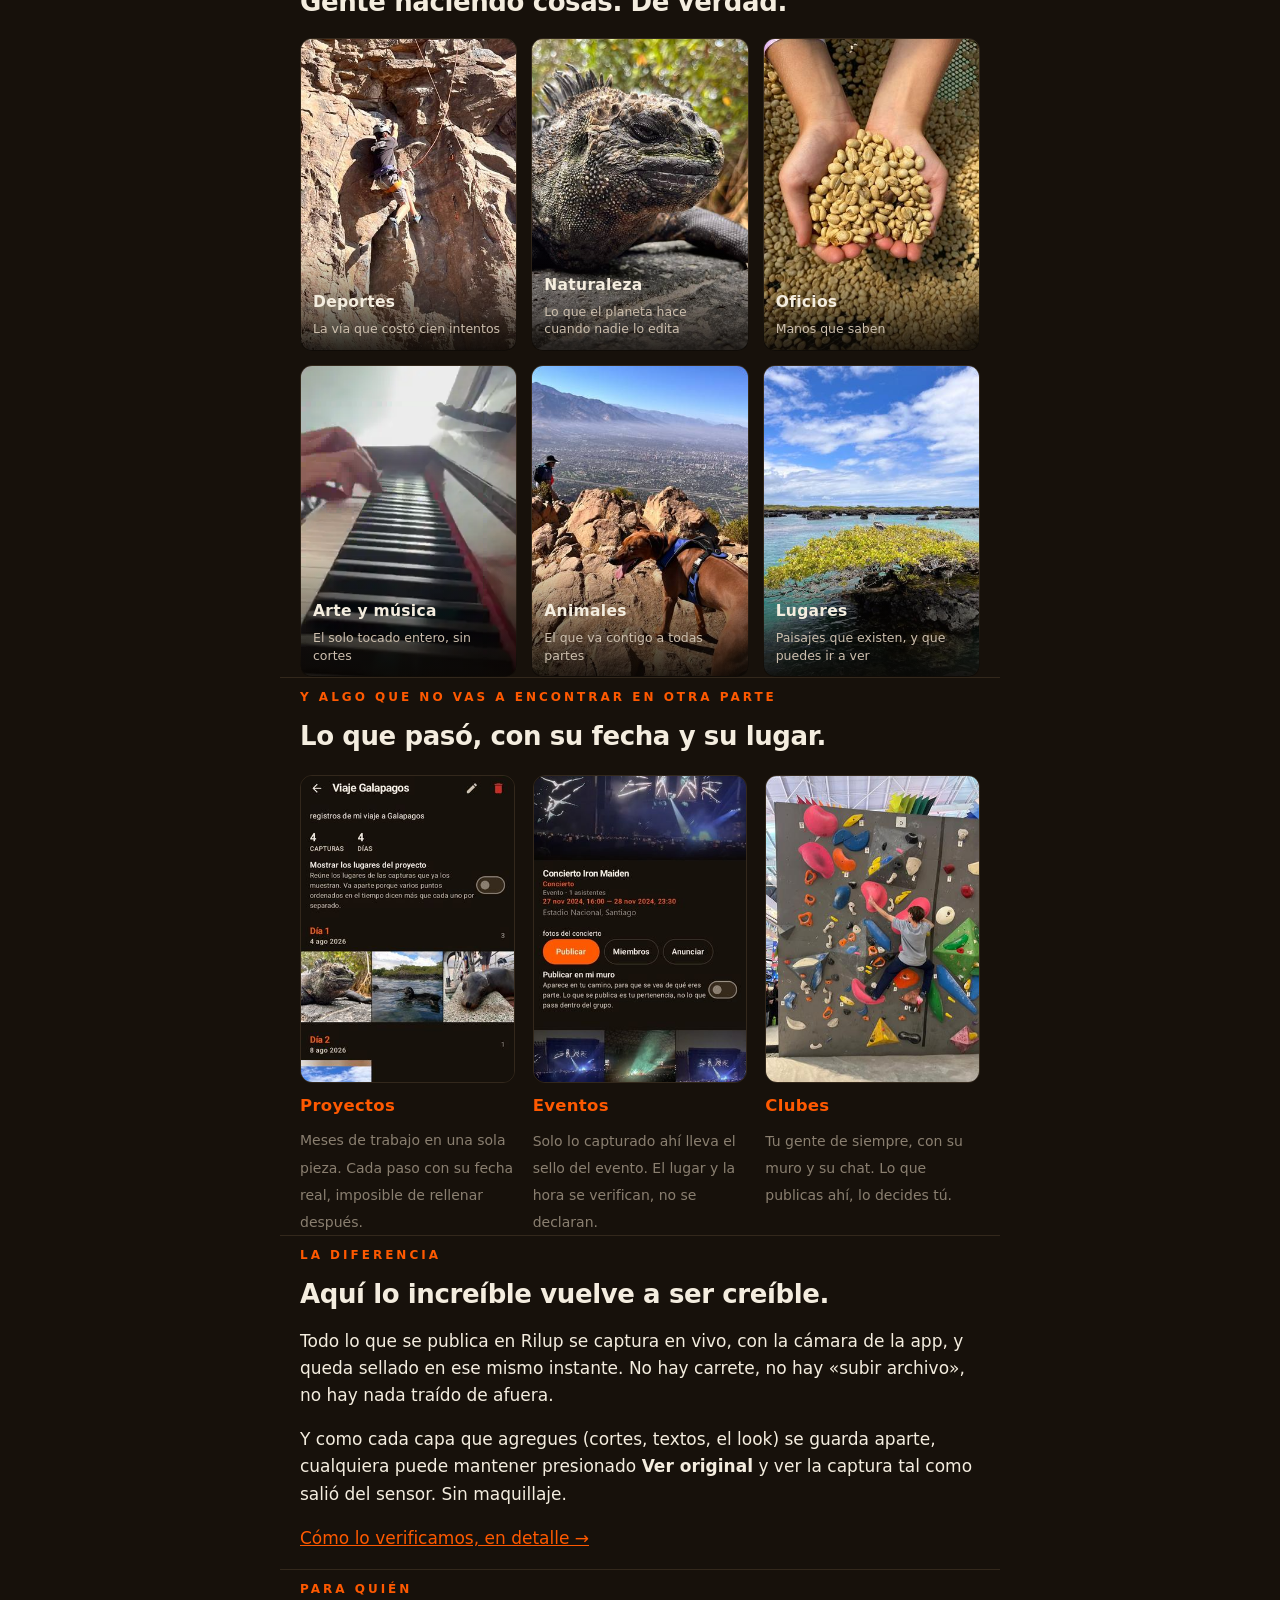
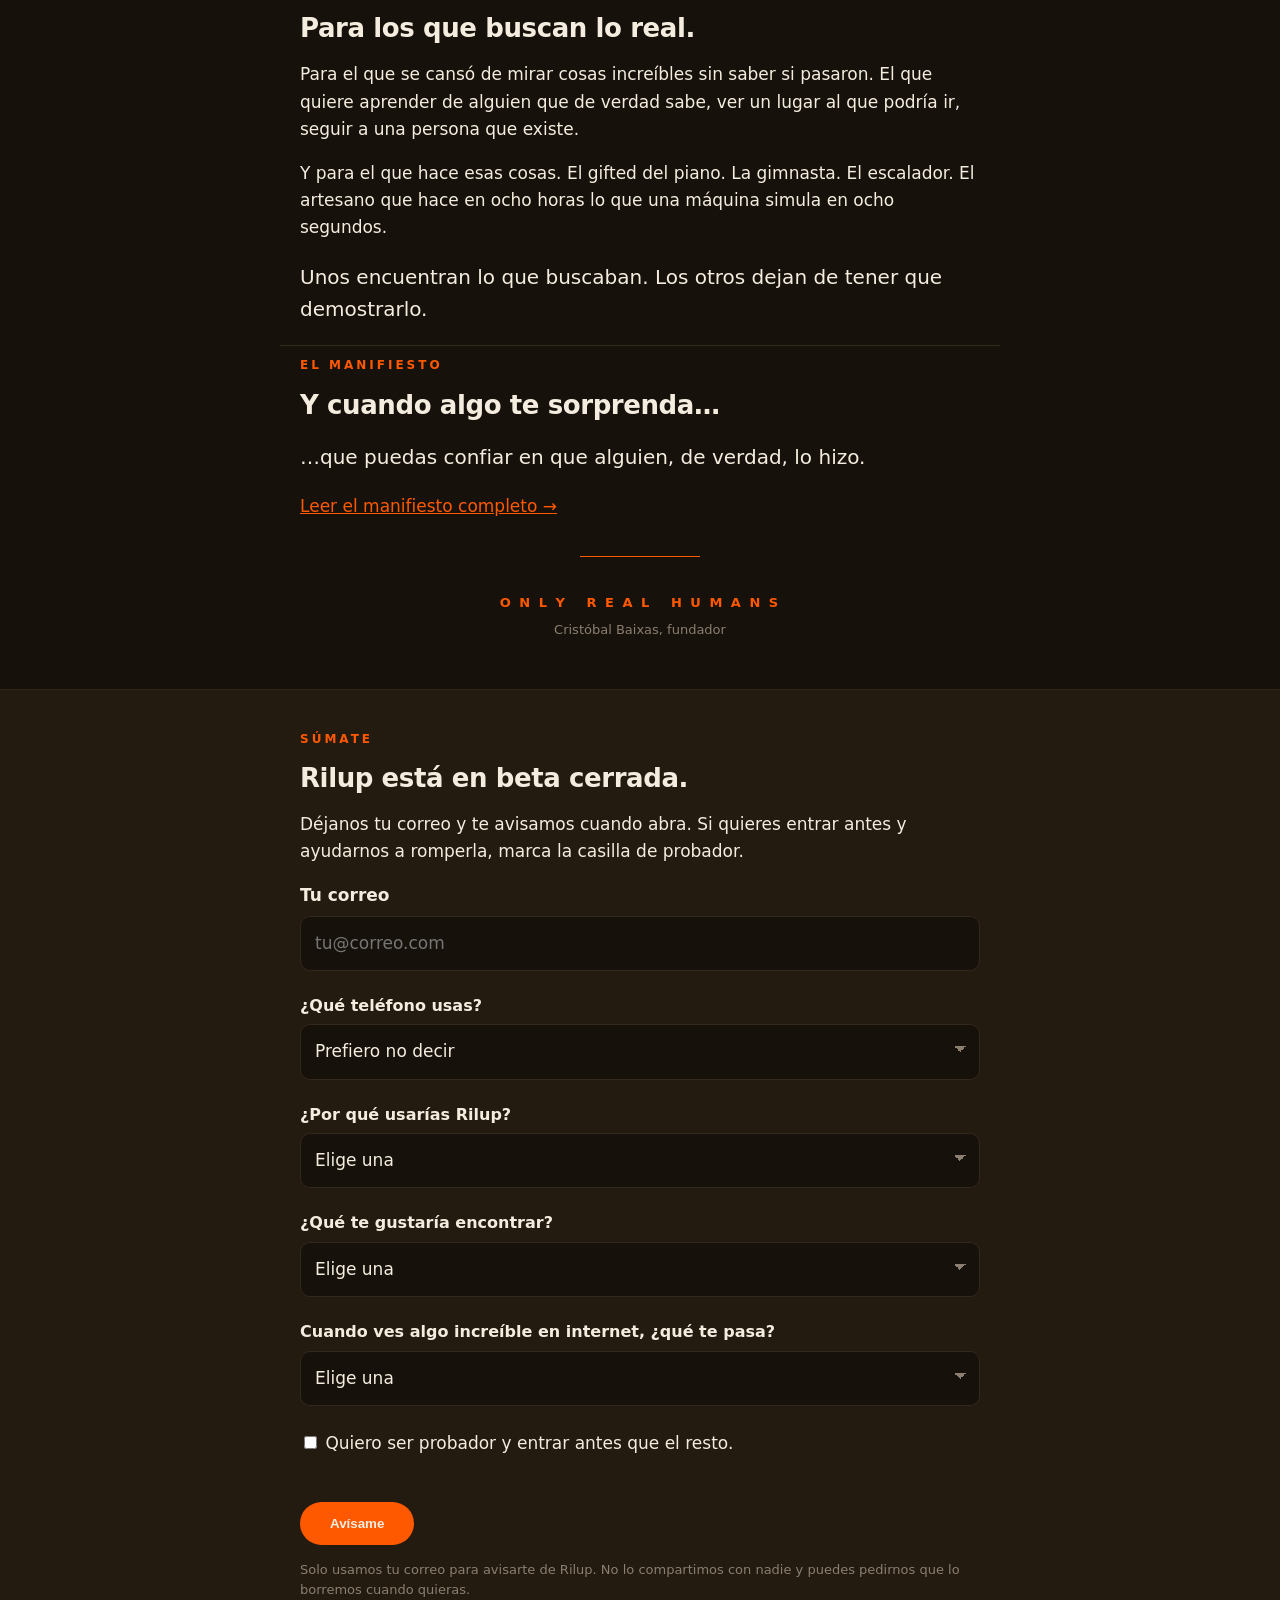
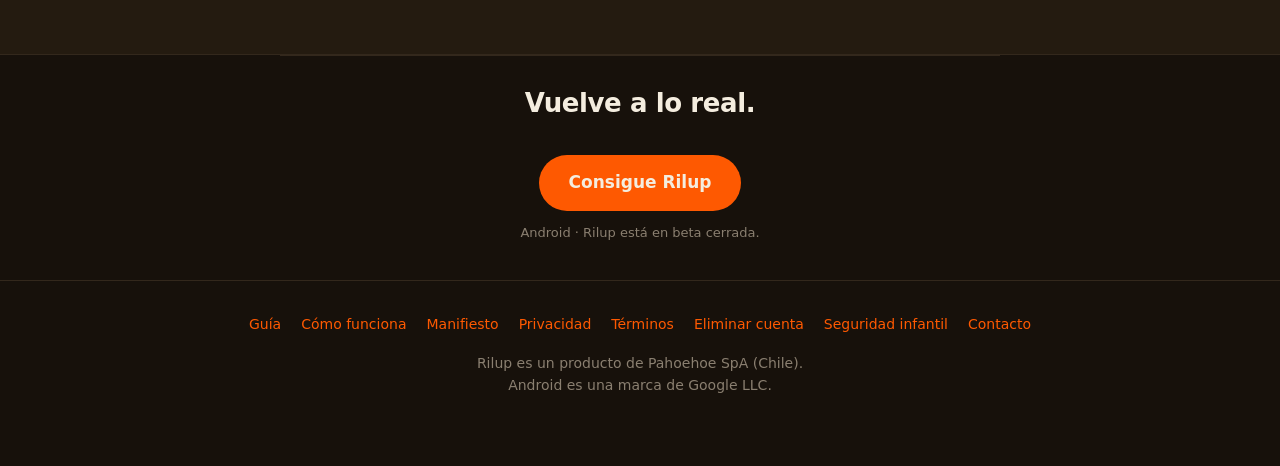
==== commit 048c42bc: "Add files via upload" ====
--- a/index.html
+++ b/index.html
@@ -7,7 +7,7 @@
 <meta name="description" content="Un oasis para celebrar lo real. La red social del talento humano, la naturaleza y los momentos que de verdad pasaron: todo capturado en vivo, nada generado.">
 <meta name="theme-color" content="#17110B">
 <link rel="icon" href="mark.svg" type="image/svg+xml">
-<link rel="stylesheet" href="style.css?v=ec36f4de">
+<link rel="stylesheet" href="style.css?v=9d831678">
 <meta property="og:type" content="website">
 <meta property="og:site_name" content="Rilup">
 <meta property="og:title" content="Rilup, vuelve a lo real">
@@ -382,7 +382,7 @@
 
     <div class="unicos">
       <figure class="unico">
-        <img src="muro/escalada.jpg" alt="" width="360" height="519" loading="lazy">
+        <img src="muro/proyecto.jpg" alt="" width="360" height="519" loading="lazy">
         <figcaption>
           <b>Proyectos</b>
           <span>Meses de trabajo en una sola pieza. Cada paso con su fecha real, imposible de
@@ -391,7 +391,7 @@
       </figure>
 
       <figure class="unico">
-        <img src="muro/estadio.jpg" alt="" width="360" height="519" loading="lazy">
+        <img src="muro/evento.jpg" alt="" width="360" height="519" loading="lazy">
         <figcaption>
           <b>Eventos</b>
           <span>Solo lo capturado ahí lleva el sello del evento. El lugar y la hora se
--- a/style.css
+++ b/style.css
@@ -64,7 +64,16 @@
 header.top nav a:hover { color: var(--crema); }
 
 /* padding-block (no el atajo) para no pisar el padding horizontal de .wrap */
-section { padding-block: 48px; border-top: 1px solid var(--borde); }
+/* El ritmo de las secciones y su linea divisoria.
+   ────────────────────────────────────────────────────────────────────────────
+   Mas espacio ABAJO que arriba, y no es un capricho: la linea le pertenece a la seccion que ABRE.
+   Con 48 px por lado, simetricos, la linea quedaba a la misma distancia de las dos y el ojo la
+   leia pegada al contenido anterior, como si lo cerrara de golpe. Ahora hay 68 px antes de la
+   linea y 56 despues, asi que la linea entra con el bloque nuevo en vez de rematar el viejo. */
+section { padding-block: 56px 68px; border-top: 1px solid var(--borde); }
+/* El rotulo naranjo baja un poco mas: entre la linea y el, tiene que caber una pausa. Sin ella
+   el ojo lee "linea-rotulo" como un solo objeto y parece un error de maquetado. */
+section > .eyebrow:first-child { margin-top: 10px; }
 section:first-of-type { border-top: 0; }
 
 h1, h2, h3 { line-height: 1.2; }
@@ -79,7 +88,7 @@
   margin: 0 0 8px;
   letter-spacing: -0.4px;
 }
-h3 { font-size: 18px; margin: 0 0 4px; }
+h3 { font-size: 18px; margin: 22px 0 6px; }
 
 .eyebrow {
   color: var(--brasa);
@@ -236,14 +245,7 @@
   gap: 20px 28px;
   margin-top: 26px;
 }
-.mundos h3 {
-  color: var(--brasa);
-  font-size: 15px;
-  letter-spacing: 1px;
-  text-transform: uppercase;
-  margin-bottom: 6px;
-}
-.mundos p { margin: 0; color: var(--gris); font-size: 15px; }
+/* (los mundos ya no usan h3 ni p: van en figure/figcaption mas abajo) */
 
 /* Frase ancla del relato: el giro de "algo se perdió" a "Rilup existe para eso" */
 .destacado {
@@ -270,6 +272,11 @@
    mapa. No hay que explicar qué representa cada rectángulo porque no hay rectángulos. */
 
 .demos { display: grid; gap: 30px; grid-template-columns: repeat(2, 1fr); margin-top: 28px; }
+
+/* Respira mas ARRIBA que abajo: eso es lo que ata el titulo al parrafo que explica y lo separa
+   de la imagen que ilustra. Al reves, el titulo flota entre las dos sin pertenecer a ninguna. */
+.demo h3 { font-size: 17.5px; font-weight: 700; letter-spacing: .3px; margin: 22px 0 8px; }
+.demo p  { color: var(--gris); font-size: 14.5px; margin: 0; line-height: 1.55; }
 @media (max-width: 640px) {
   /* En telefono se APILA, con la imagen chica y centrada.
      ──────────────────────────────────────────────────────────────────────────
@@ -590,12 +597,17 @@
   border: 1px solid var(--borde); background: var(--surface);
 }
 .mundo figcaption {
-  position: absolute; left: 0; right: 0; bottom: 0; padding: 26px 12px 11px;
+  position: absolute; left: 0; right: 0; bottom: 0; padding: 40px 13px 13px;
   border-radius: 0 0 12px 12px;
   background: linear-gradient(180deg, transparent, rgba(10,7,4,.88));
 }
-.mundo figcaption b { display: block; font-size: 15px; }
-.mundo figcaption span { display: block; color: #cdbfae; font-size: 12.5px; line-height: 1.35; }
+.mundo figcaption b {
+  display: block; font-size: 15.5px; font-weight: 700;
+  letter-spacing: .3px; margin-bottom: 5px;
+}
+.mundo figcaption span {
+  display: block; color: #cdbfae; font-size: 12.5px; line-height: 1.4;
+}
 
 /* ── Proyectos, eventos y clubes ─────────────────────────────────────────────
    Van aparte de los seis mundos porque son otra cosa: los mundos dicen QUE vas a ver, estos dicen
@@ -611,7 +623,10 @@
   border: 1px solid var(--borde); background: var(--surface);
 }
 .unico figcaption { padding-top: 10px; }
-.unico figcaption b { display: block; color: var(--brasa); font-size: 16px; margin-bottom: 3px; }
+.unico figcaption b {
+  display: block; color: var(--brasa); font-size: 16.5px; font-weight: 700;
+  letter-spacing: .3px; margin-bottom: 7px;
+}
 .unico figcaption span { color: var(--gris); font-size: 14px; line-height: 1.5; }
 
 @media (max-width: 700px) {
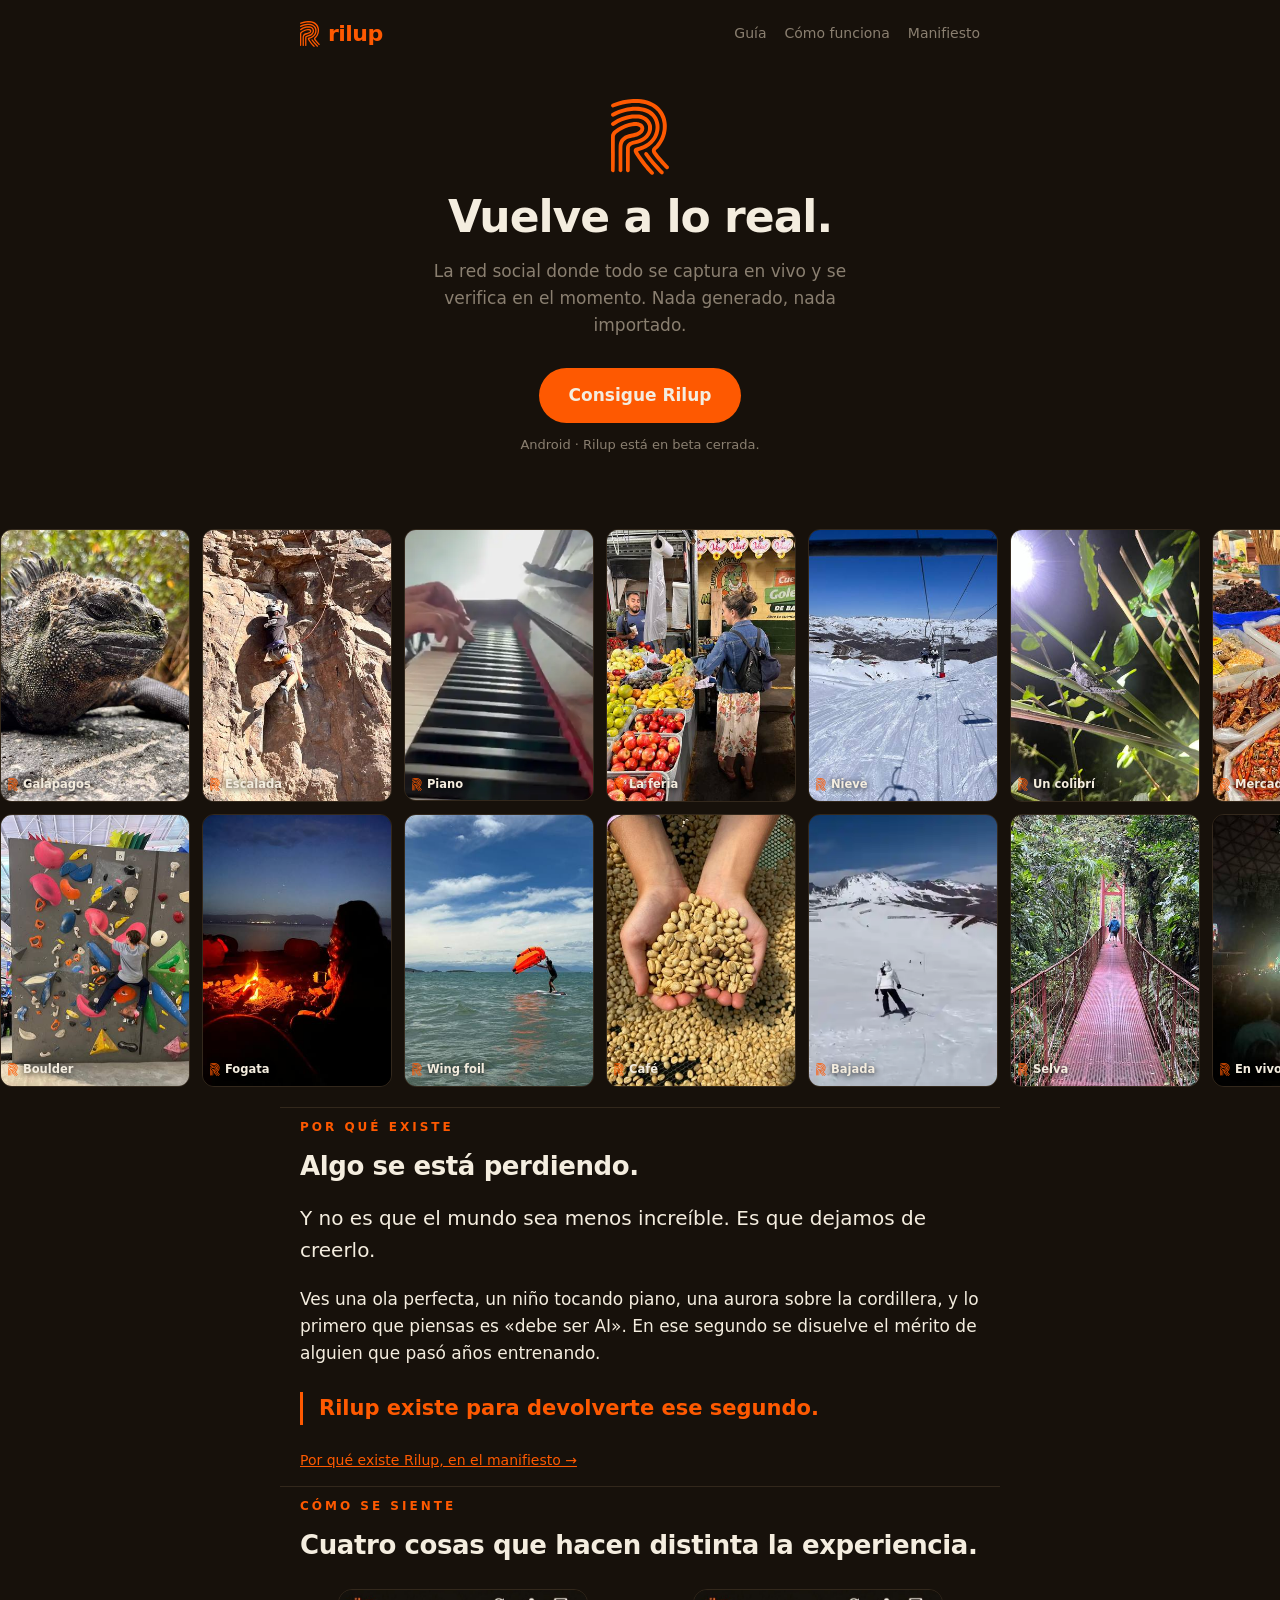
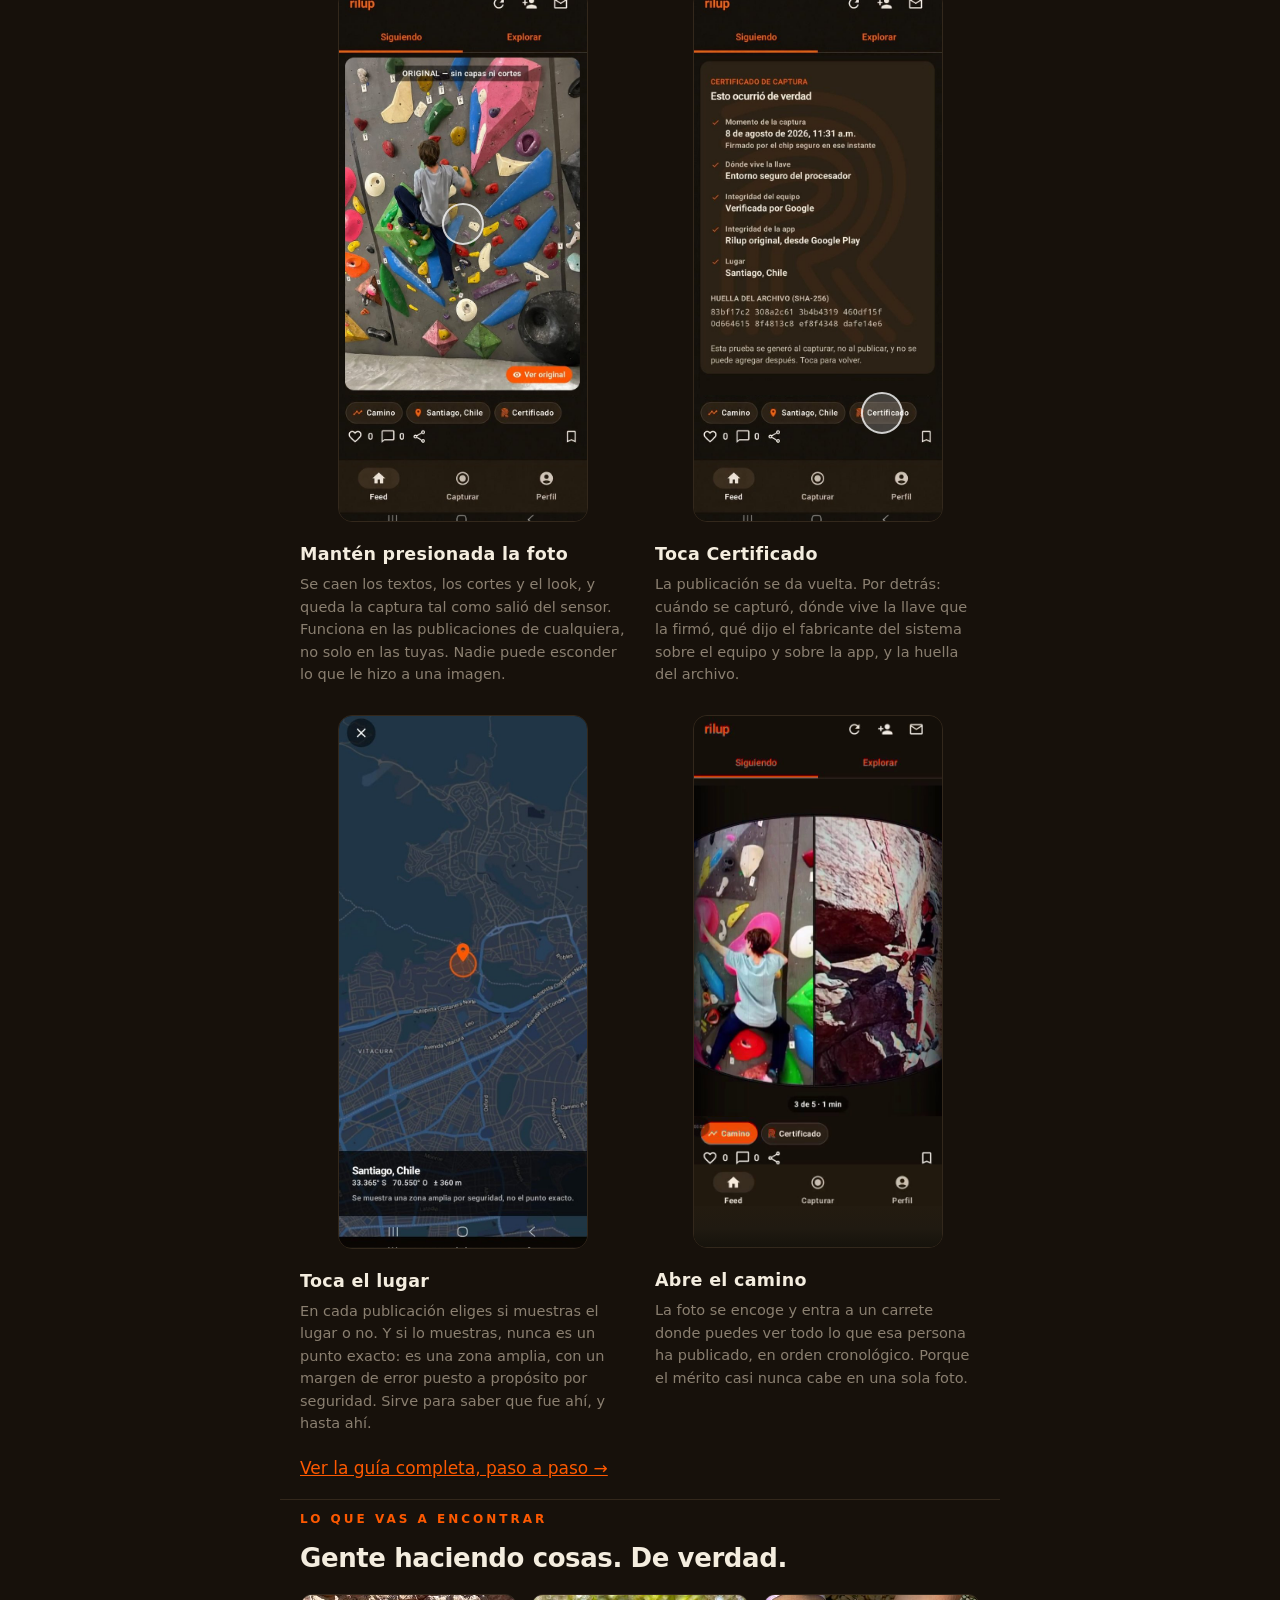
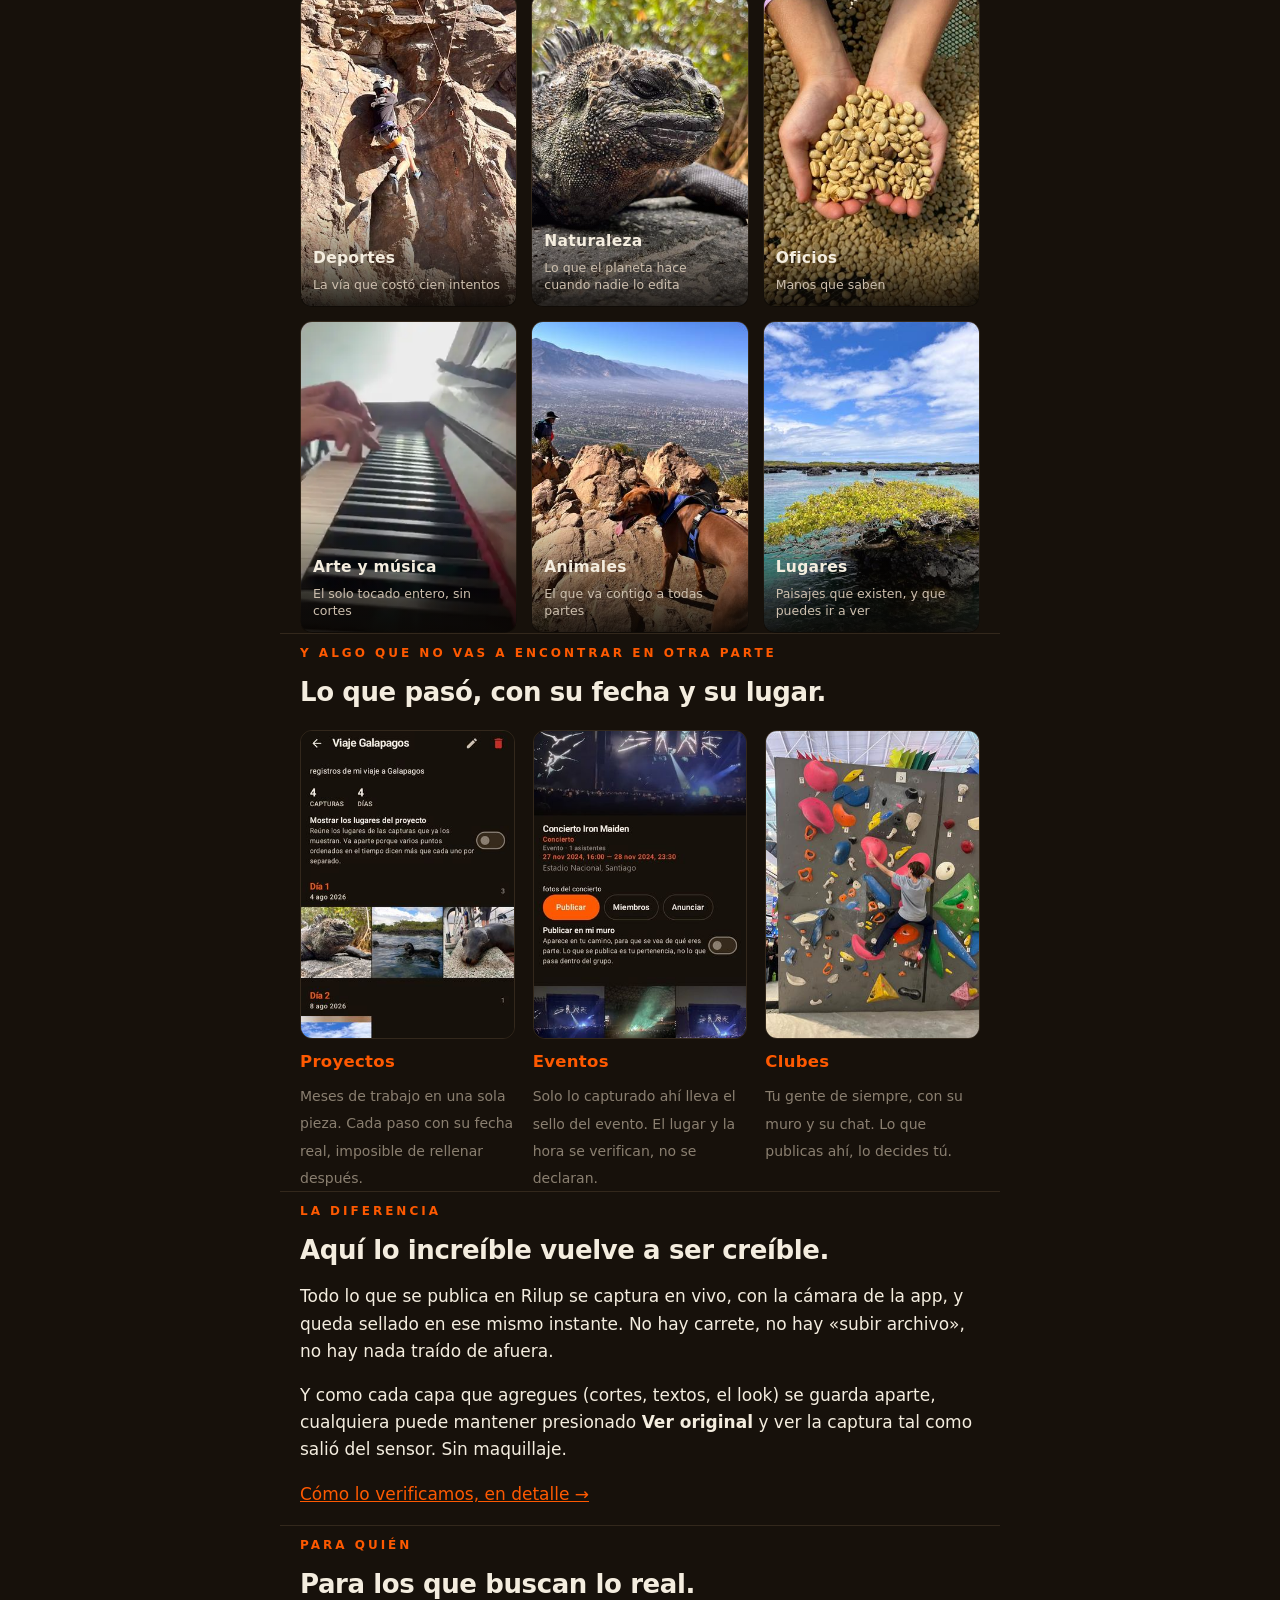
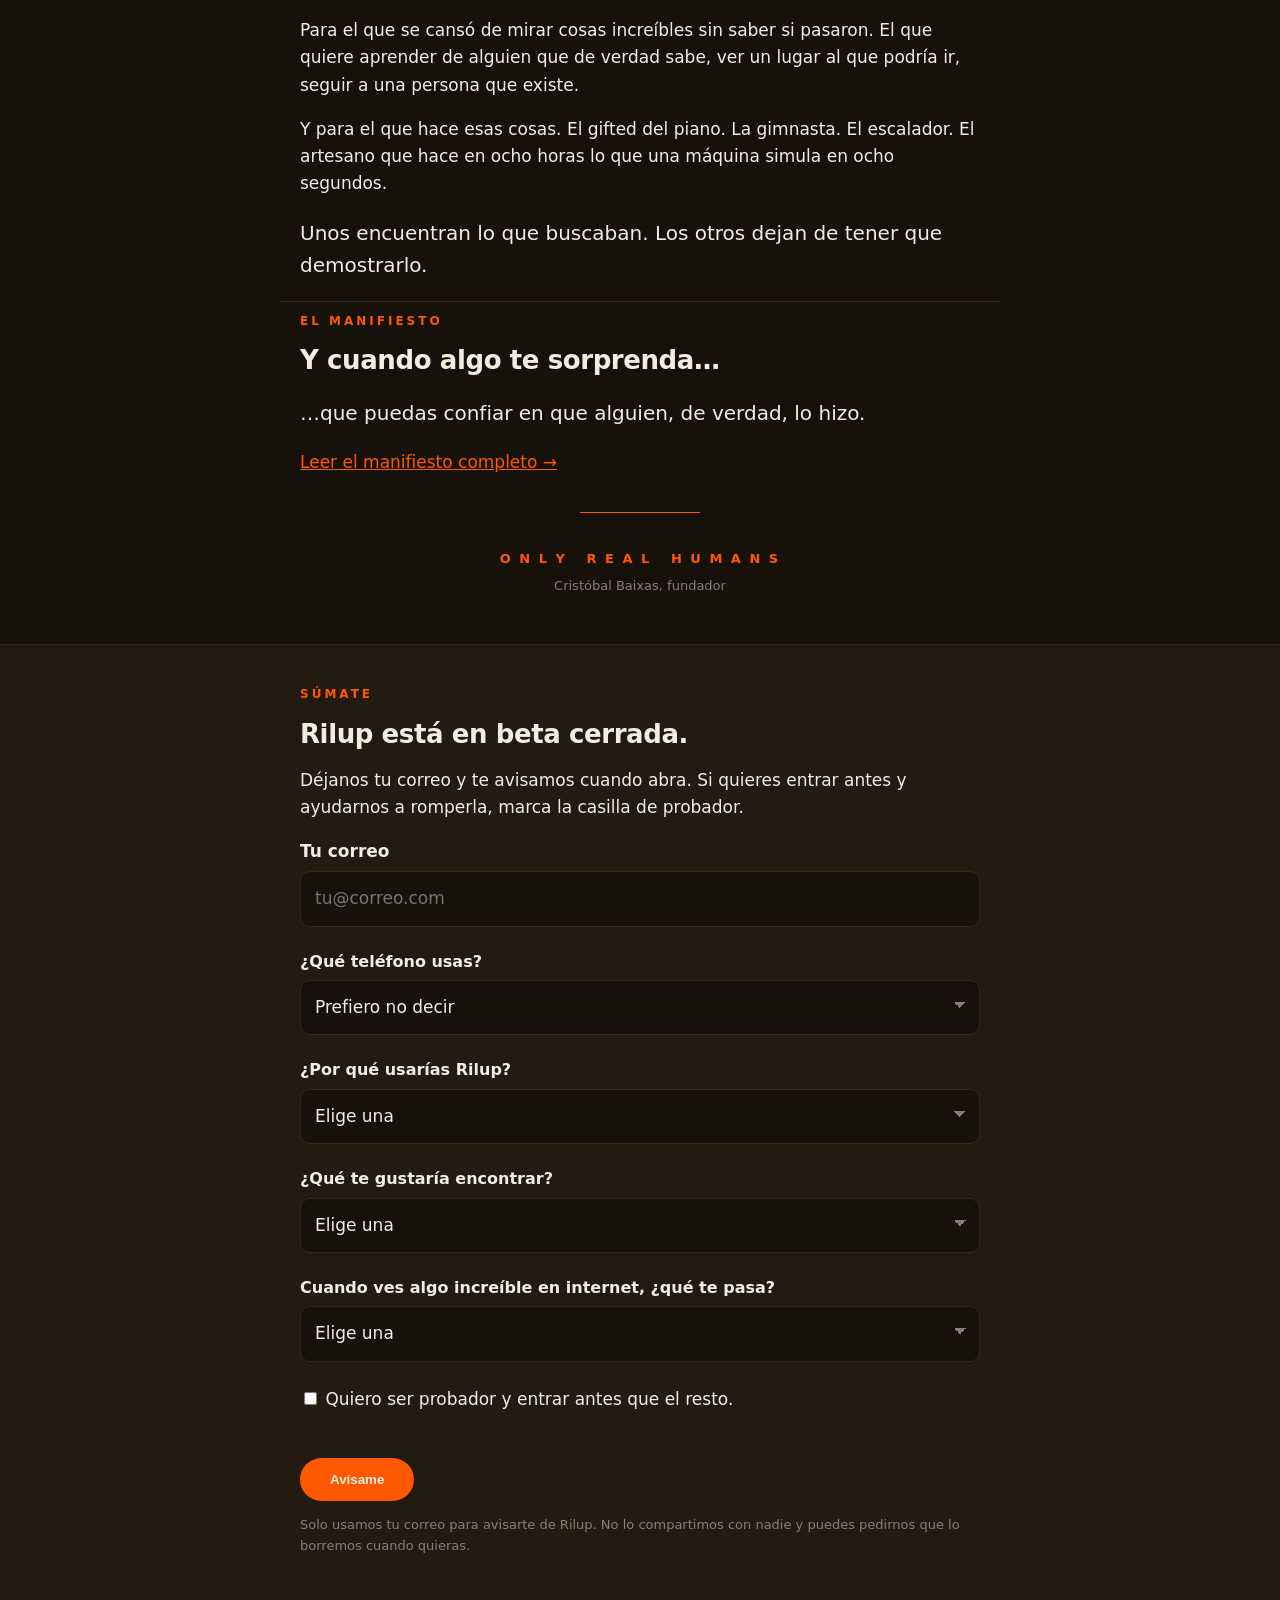
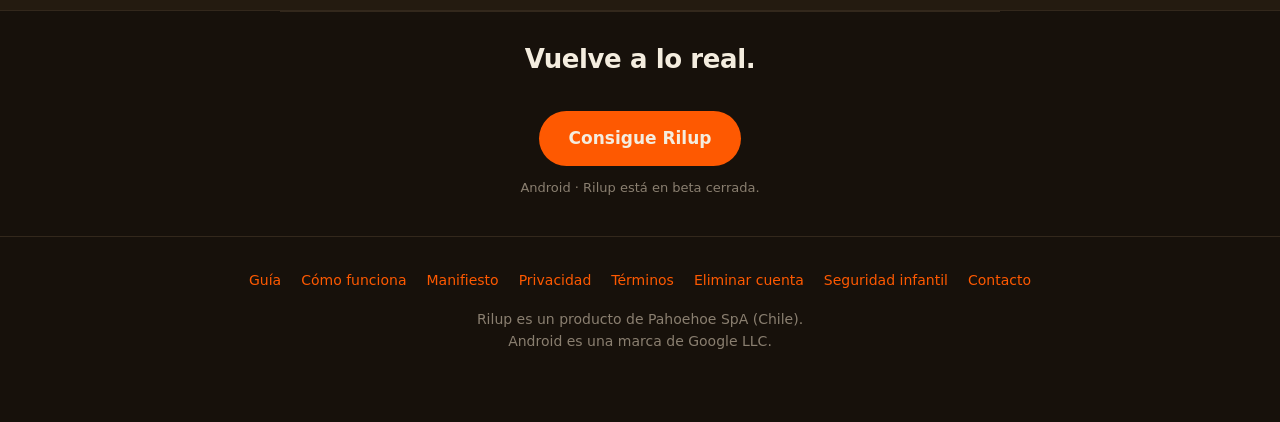
==== commit 1453d6ac: "Add files via upload" ====
--- a/index.html
+++ b/index.html
@@ -260,7 +260,6 @@
   <section class="wrap">
     <p class="eyebrow">Cómo se siente</p>
     <h2>Cuatro cosas que hacen distinta la experiencia.</h2>
-    <p>Capturas reales de la app, moviéndose.</p>
 
     <div class="demos">
 
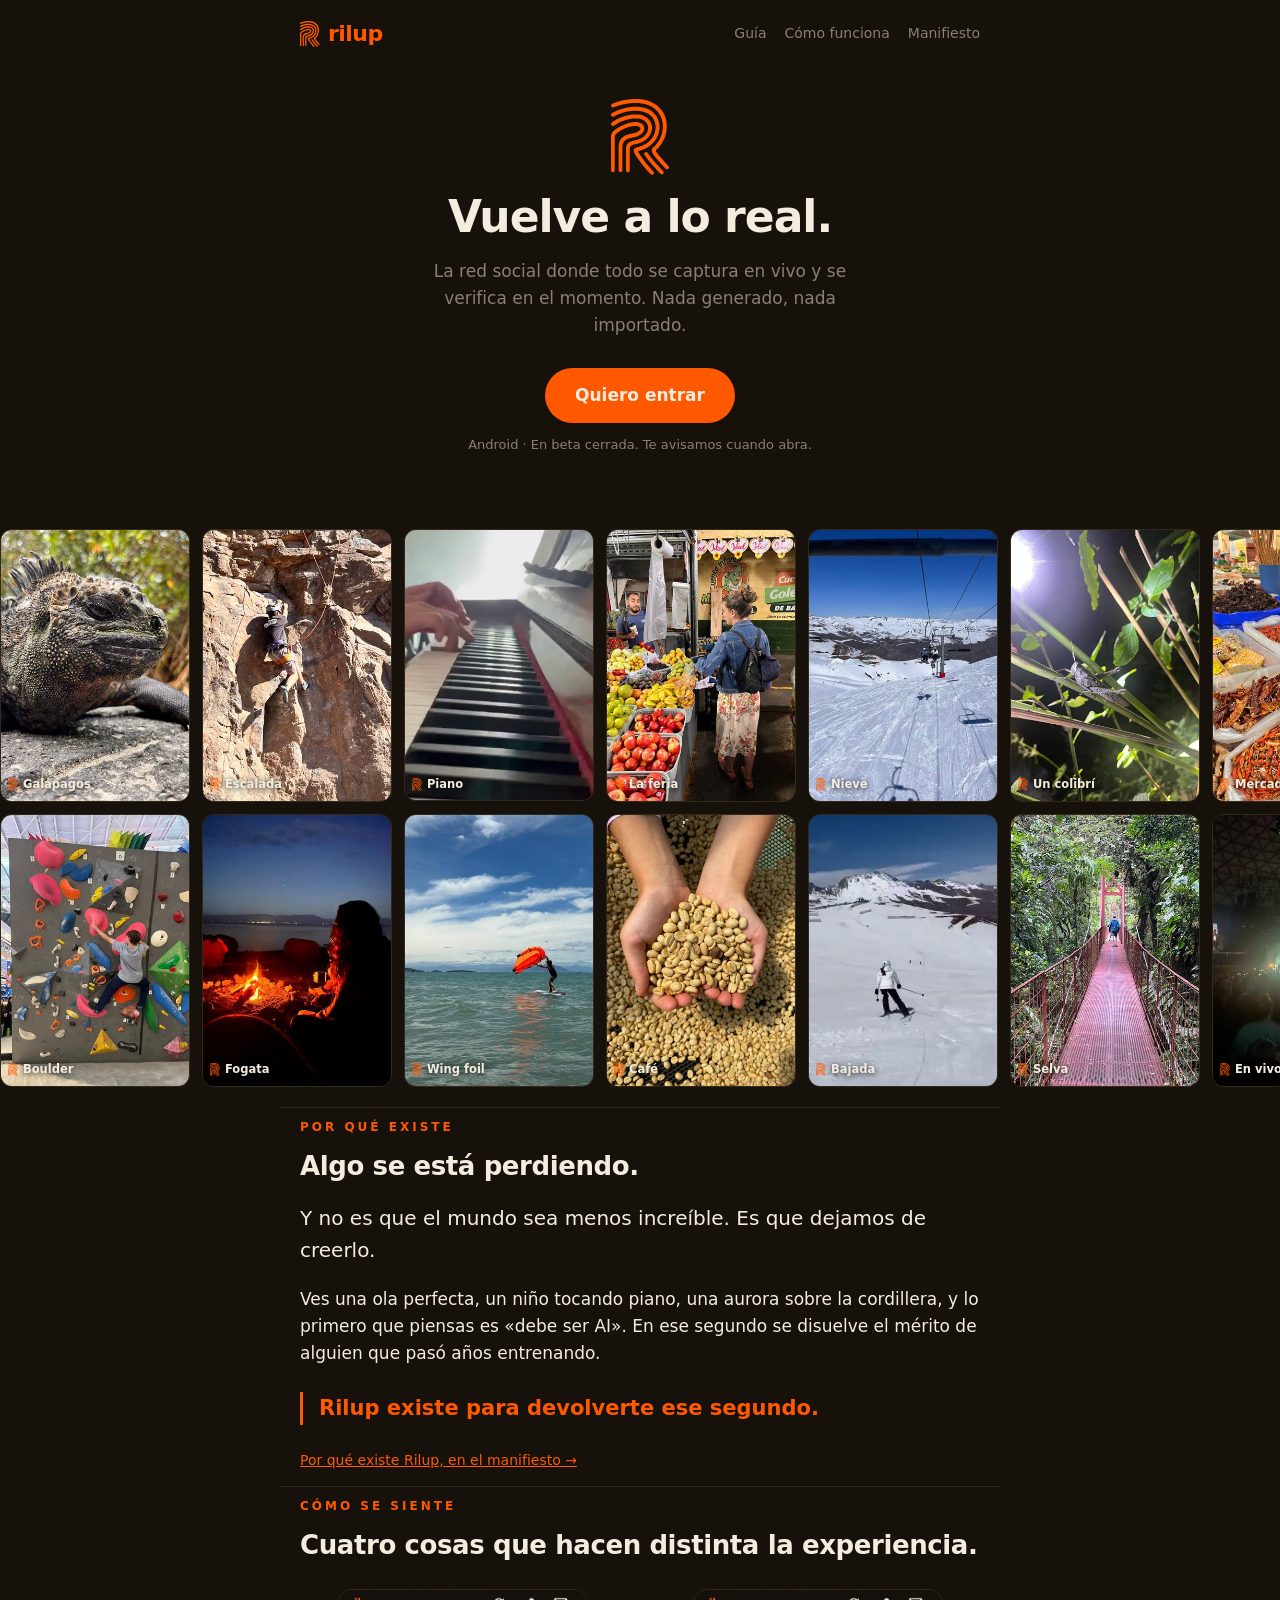
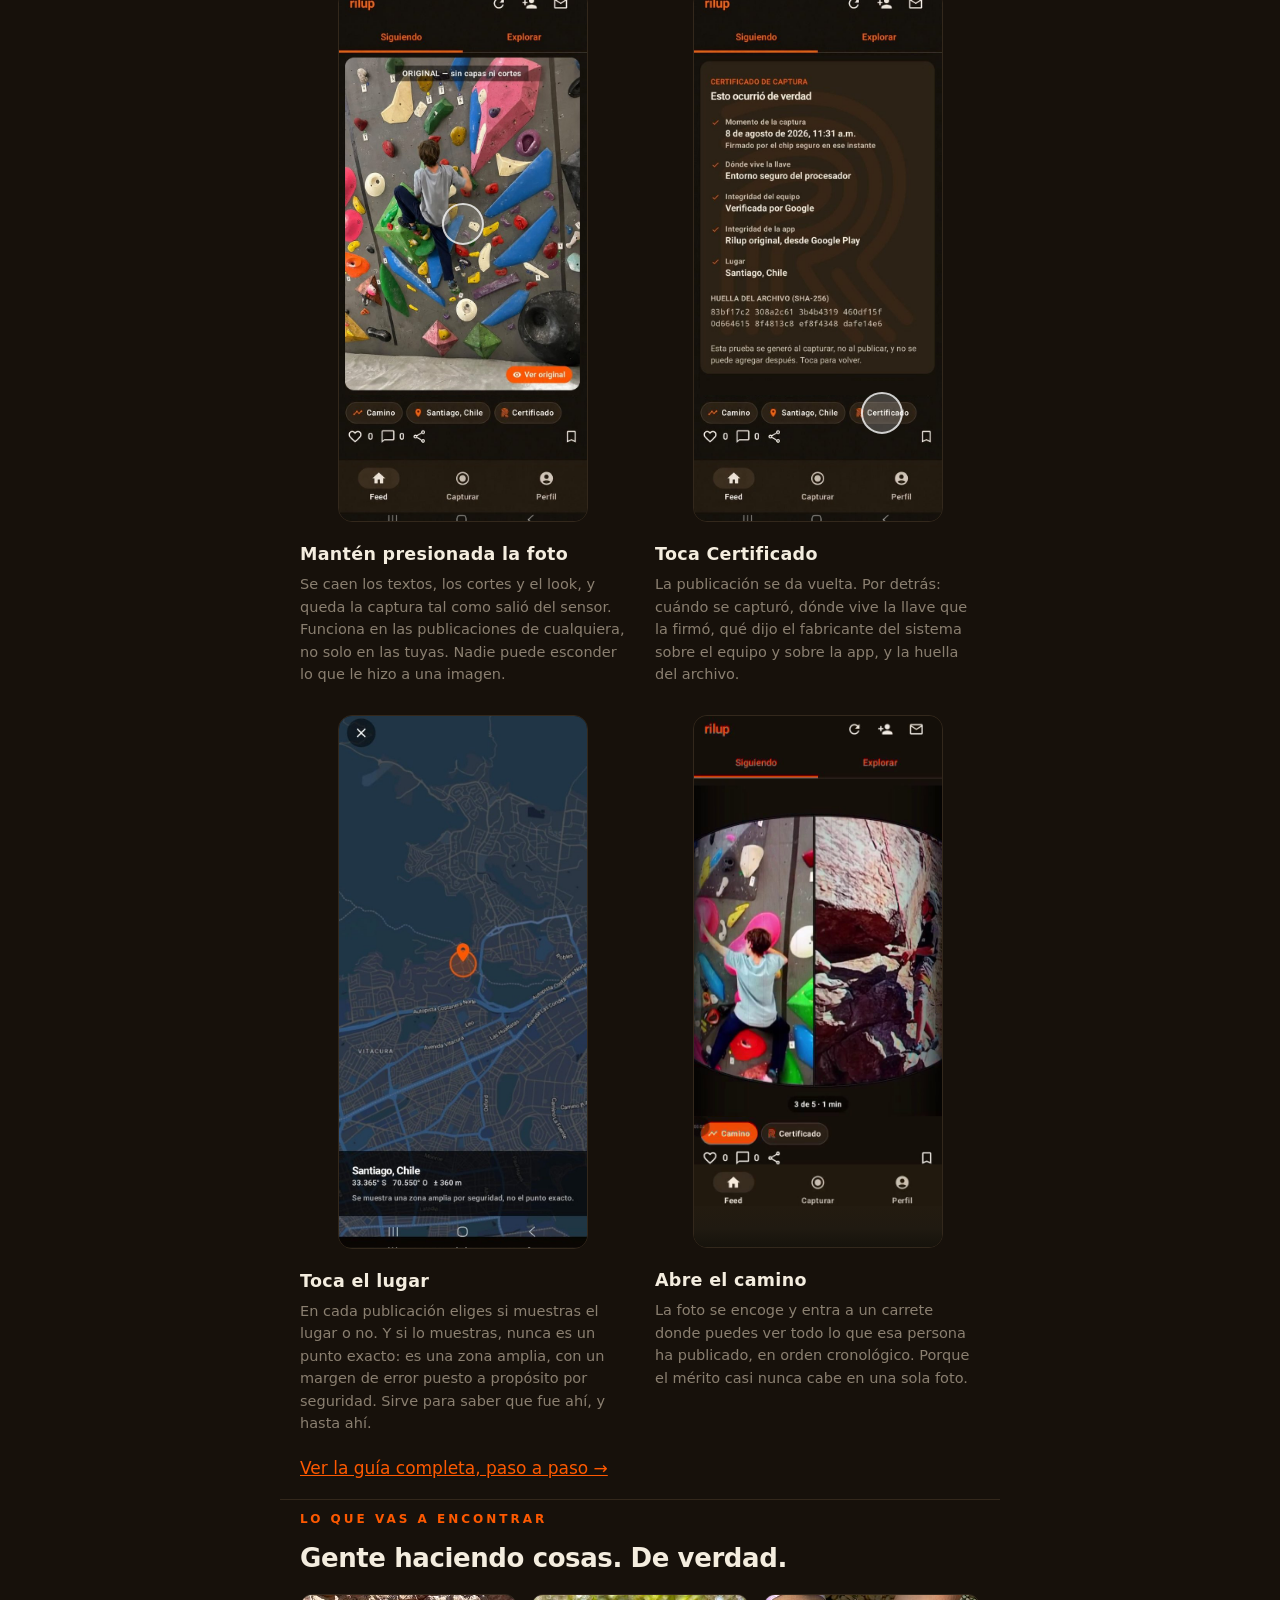
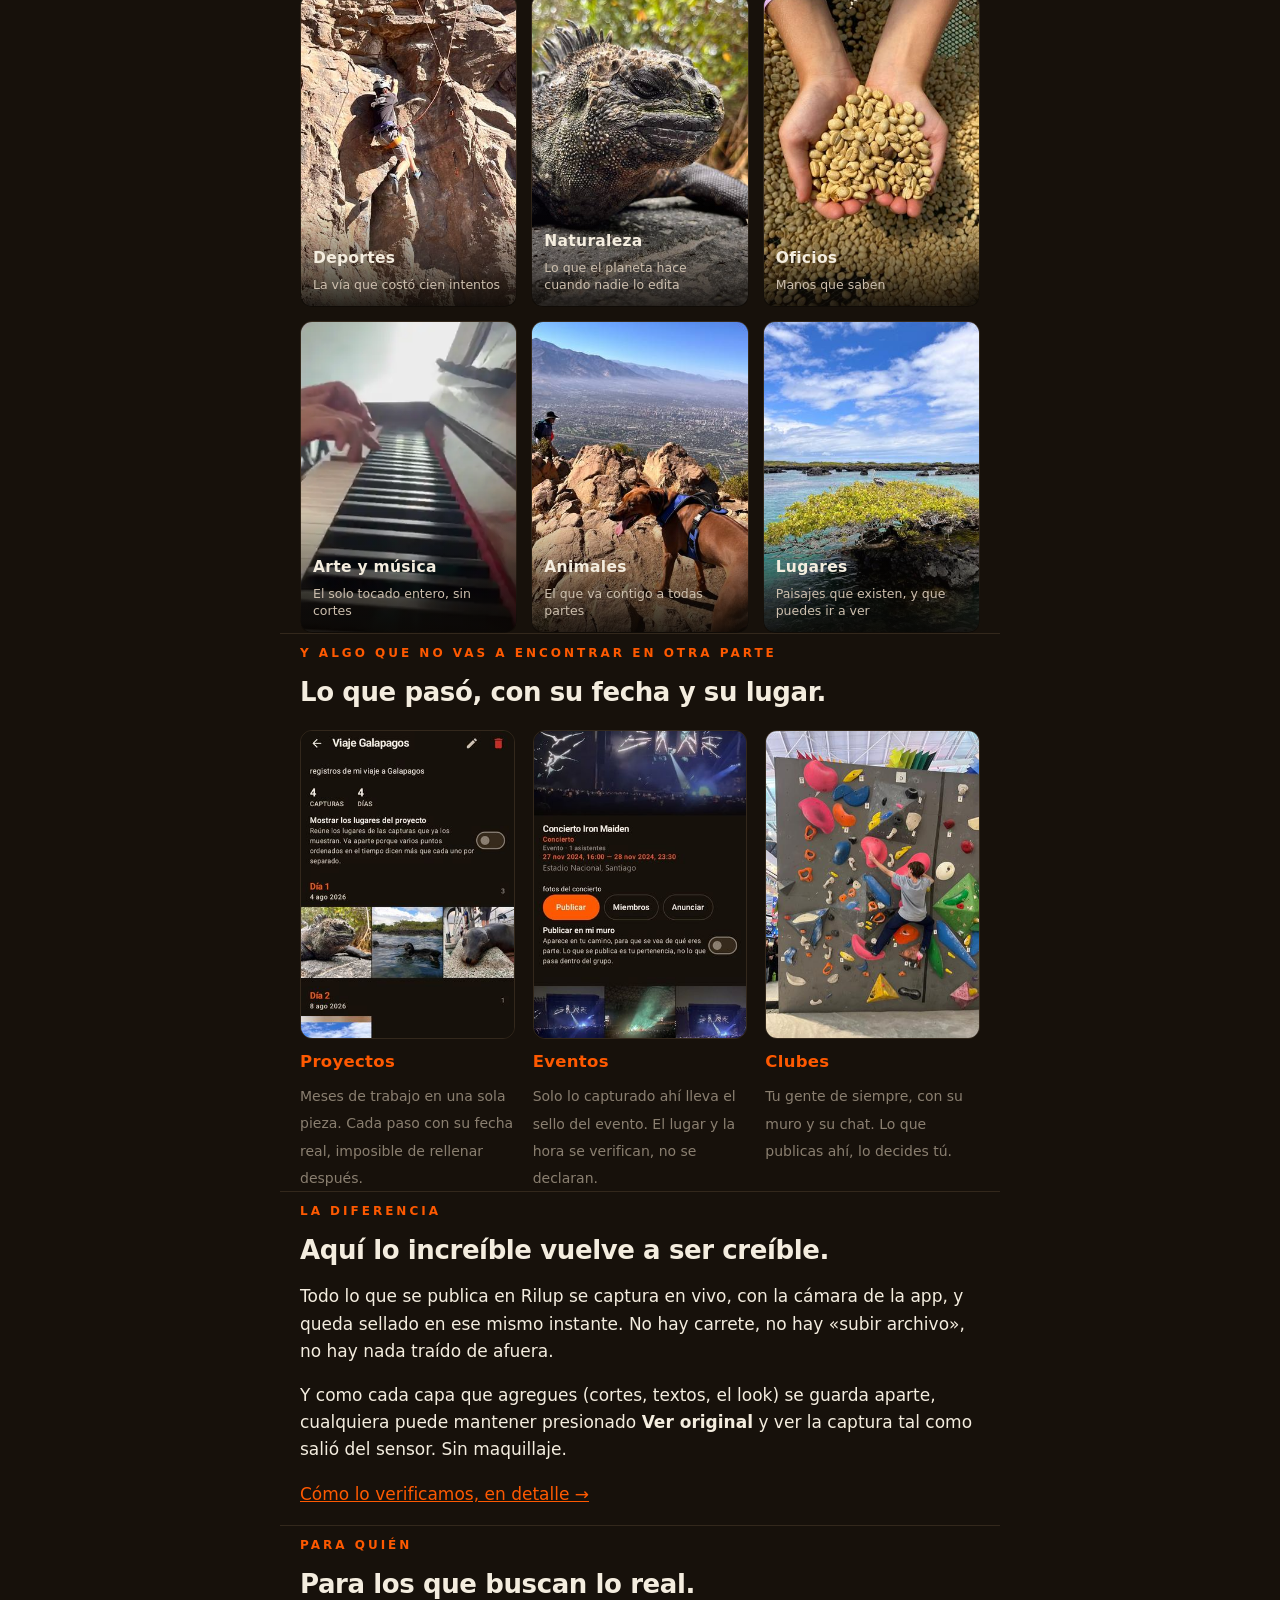
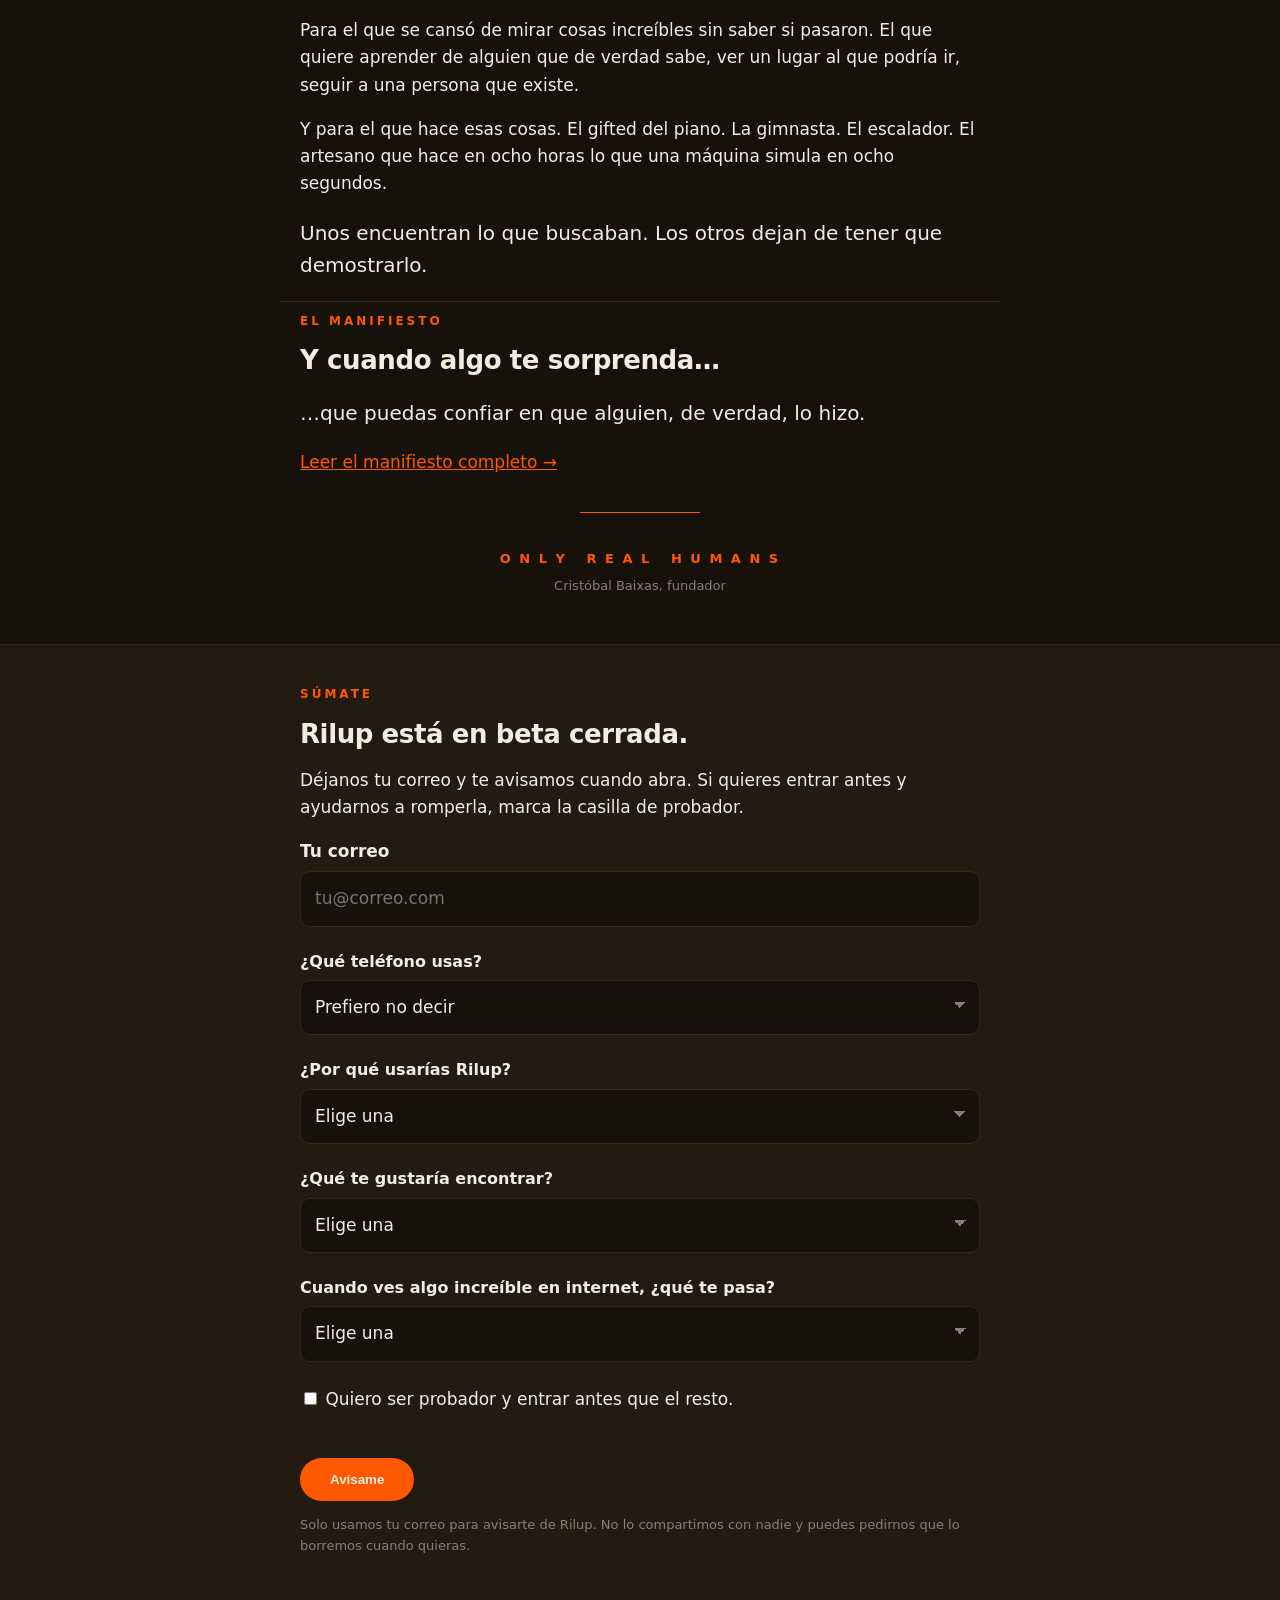
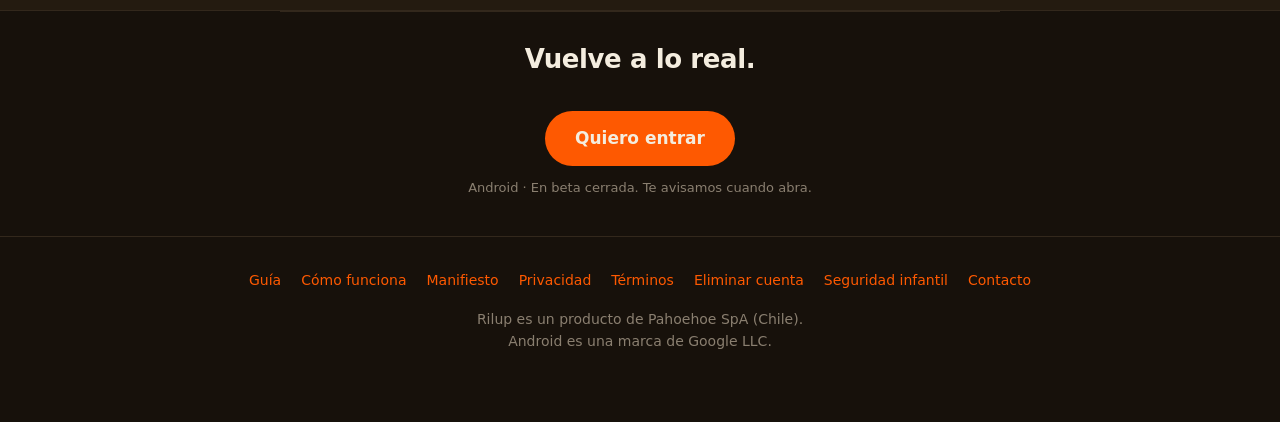
==== commit a66d0b7c: "Add files via upload" ====
--- a/index.html
+++ b/index.html
@@ -52,8 +52,8 @@
     <h1>Vuelve a lo real.</h1>
     <p class="sub">La red social donde todo se captura en vivo y se verifica en el momento.
       Nada generado, nada importado.</p>
-    <a class="cta" href="https://play.google.com/store/apps/details?id=com.pahoex.rilup">Consigue Rilup</a>
-    <p class="cta-nota">Android · Rilup está en beta cerrada.</p>
+    <a class="cta" href="#sumate">Quiero entrar</a>
+    <p class="cta-nota">Android · En beta cerrada. Te avisamos cuando abra.</p>
   </section>
 
   <!-- ============ EL MURO ============ -->
@@ -450,14 +450,14 @@
 
 
   <!-- ============ SÚMATE ============ -->
-  <section class="sumate">
+  <section class="sumate" id="sumate">
    <div class="wrap">
     <p class="eyebrow">Súmate</p>
     <h2>Rilup está en beta cerrada.</h2>
     <p>Déjanos tu correo y te avisamos cuando abra. Si quieres entrar antes y ayudarnos a
       romperla, marca la casilla de probador.</p>
 
-    <form id="sumate" novalidate>
+    <form id="form-sumate" novalidate>
       <label for="email"><b>Tu correo</b></label>
       <input class="campo" type="email" id="email" name="email" required
              autocomplete="email" placeholder="tu@correo.com">
@@ -555,7 +555,7 @@
   (function () {
     var API = 'https://picjhxuzmyusghebkkhj.supabase.co/rest/v1/lista_espera';
     var KEY = 'eyJhbGciOiJIUzI1NiIsInR5cCI6IkpXVCJ9.eyJpc3MiOiJzdXBhYmFzZSIsInJlZiI6InBpY2poeHV6bXl1c2doZWJra2hqIiwicm9sZSI6ImFub24iLCJpYXQiOjE3ODU3NDM0MzcsImV4cCI6MjEwMTMxOTQzN30.WqwR2Xd1d1ybYxdad9fRsFnmCA_X7toPO21X6lIf3-M';
-    var f = document.getElementById('sumate');
+    var f = document.getElementById('form-sumate');
     var aviso = document.getElementById('aviso');
     var boton = document.getElementById('enviar');
 
@@ -617,8 +617,8 @@
   <!-- ============ CTA FINAL ============ -->
   <section class="wrap hero" style="padding-bottom:24px">
     <h2>Vuelve a lo real.</h2>
-    <a class="cta" href="https://play.google.com/store/apps/details?id=com.pahoex.rilup">Consigue Rilup</a>
-    <p class="cta-nota">Android · Rilup está en beta cerrada.</p>
+    <a class="cta" href="#sumate">Quiero entrar</a>
+    <p class="cta-nota">Android · En beta cerrada. Te avisamos cuando abra.</p>
   </section>
 
 </main>
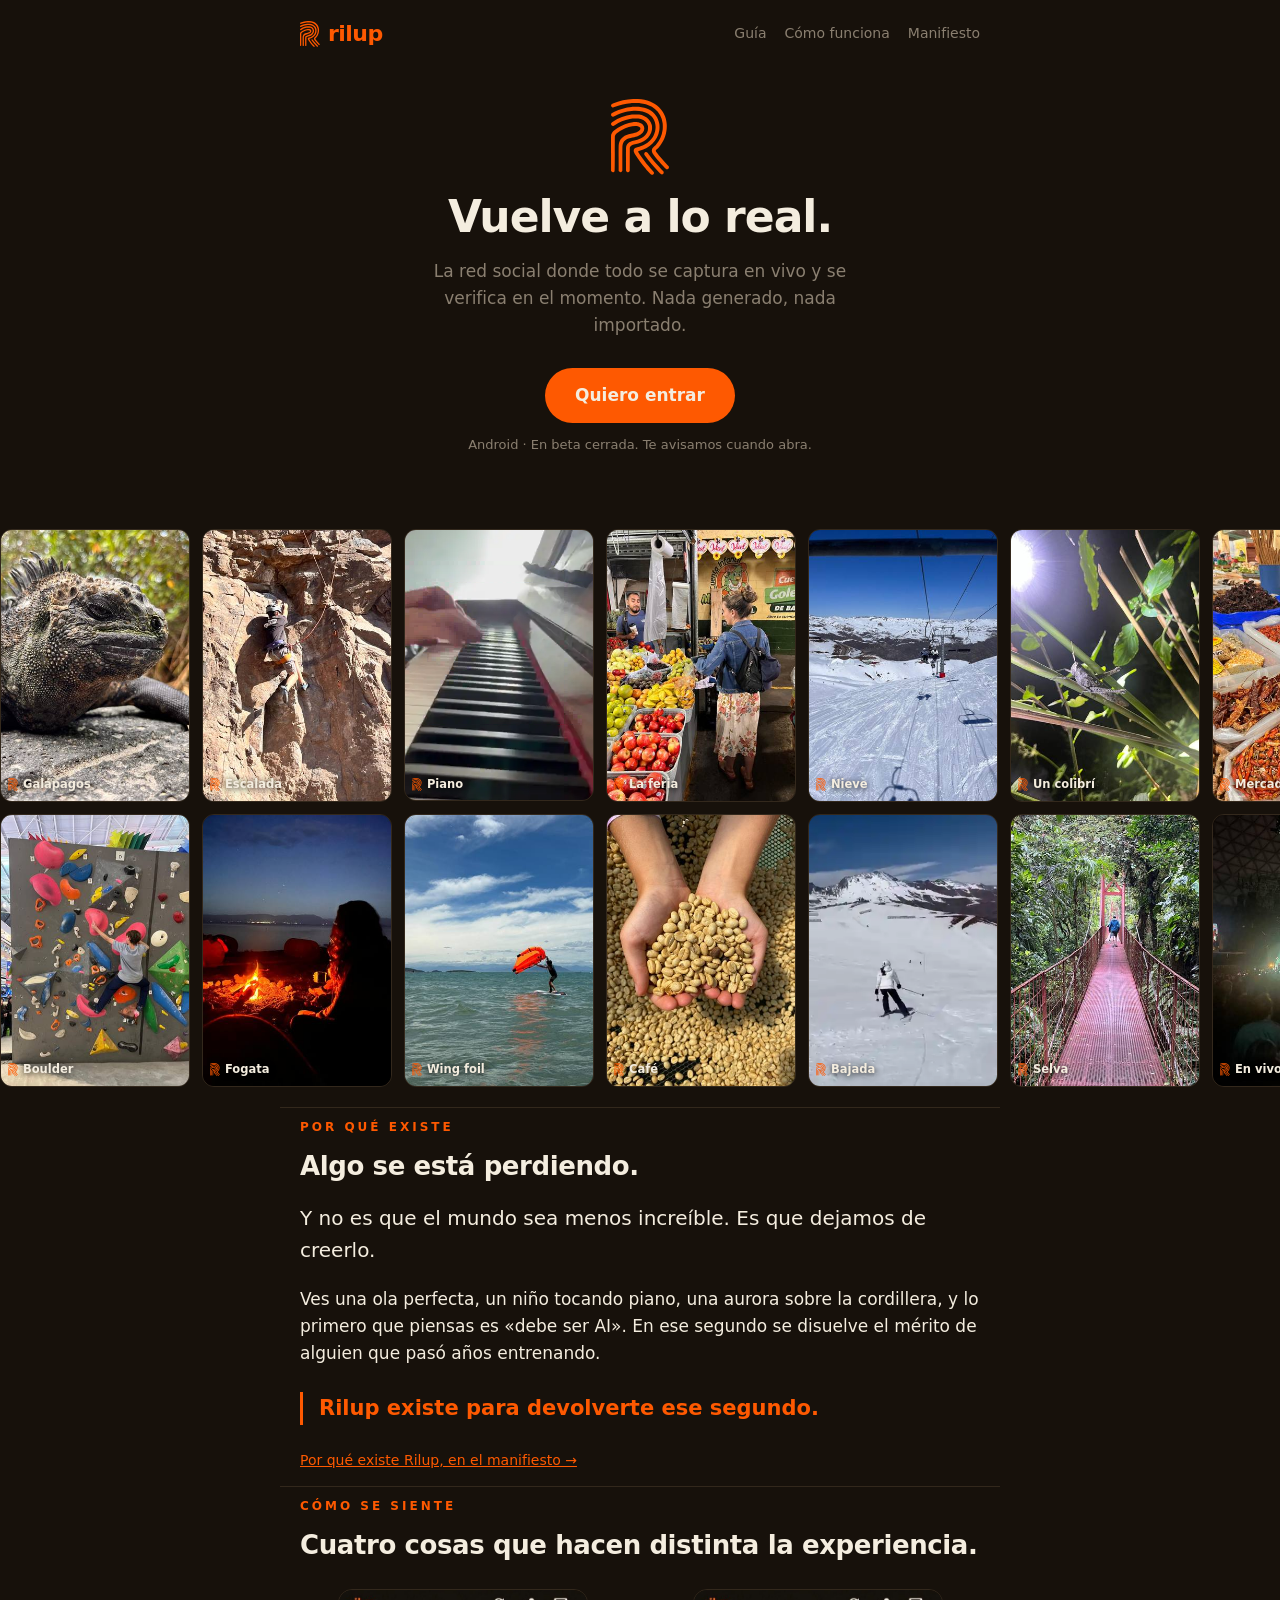
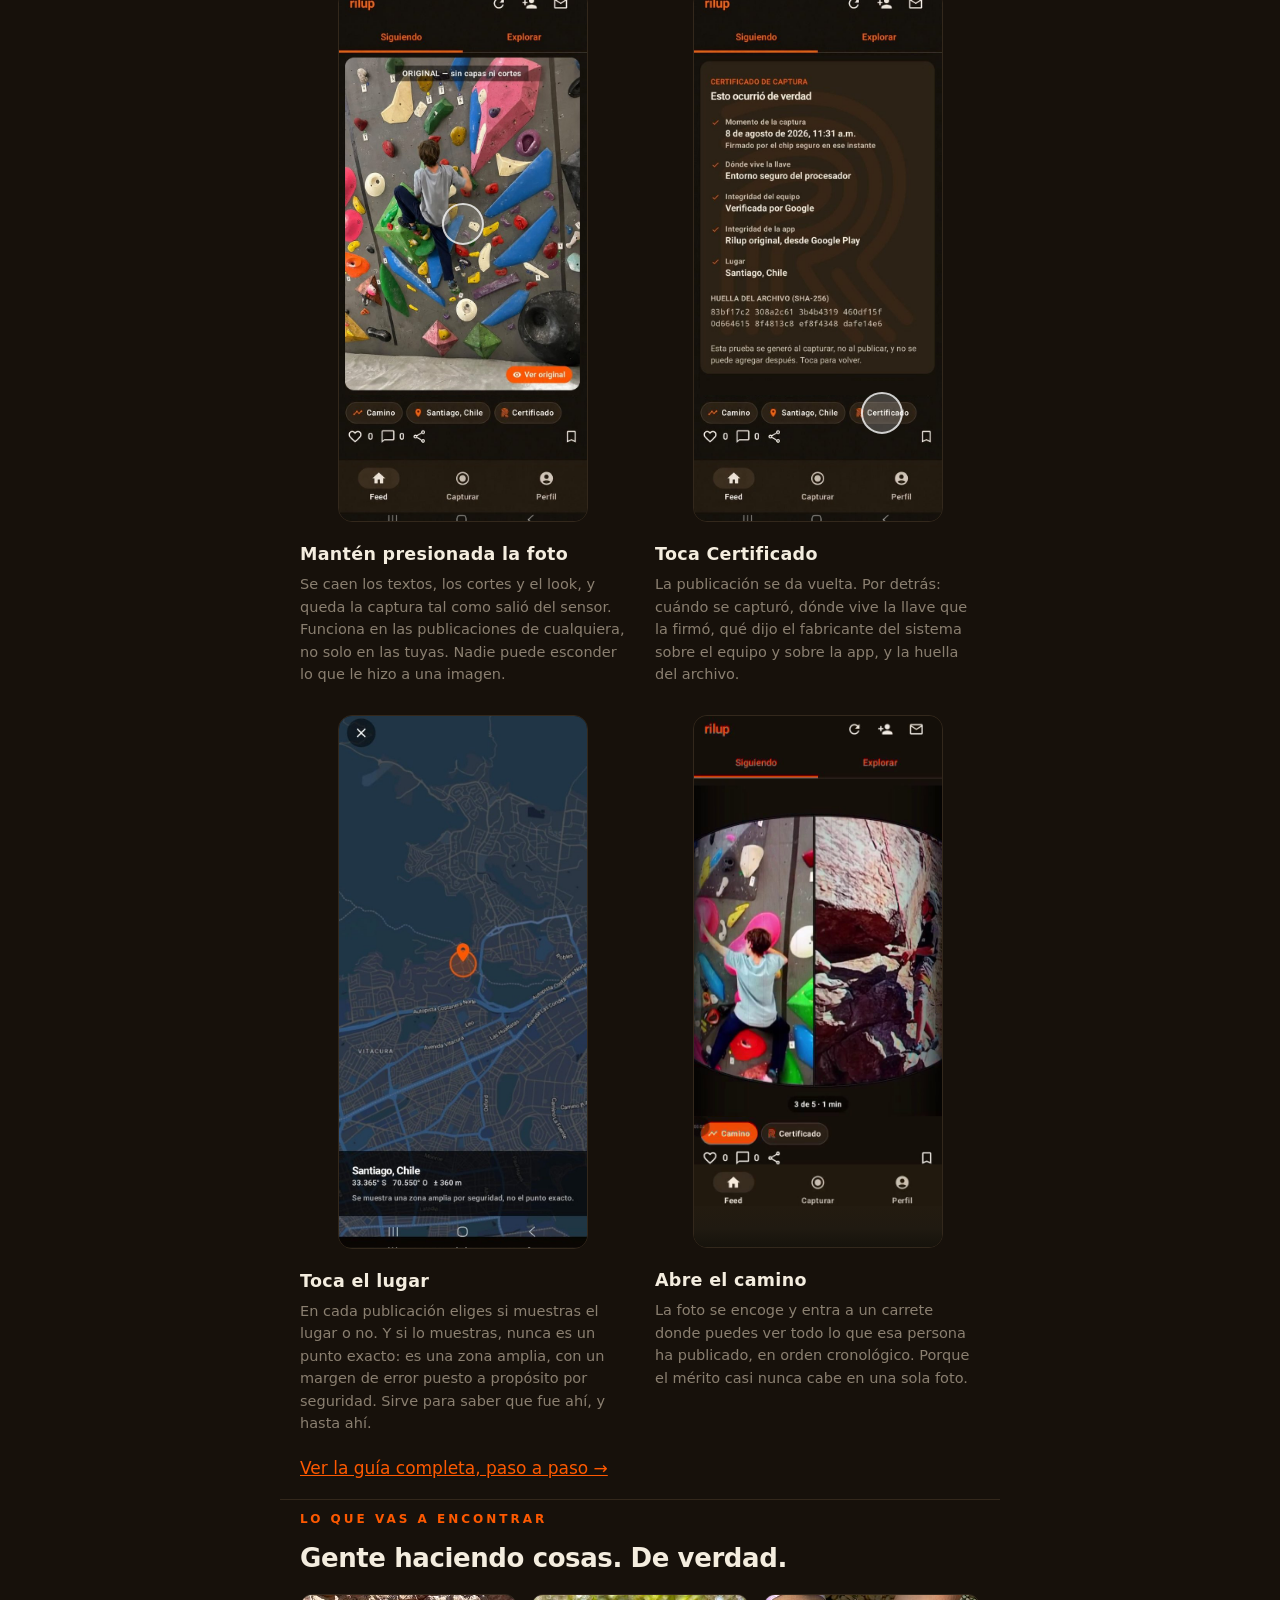
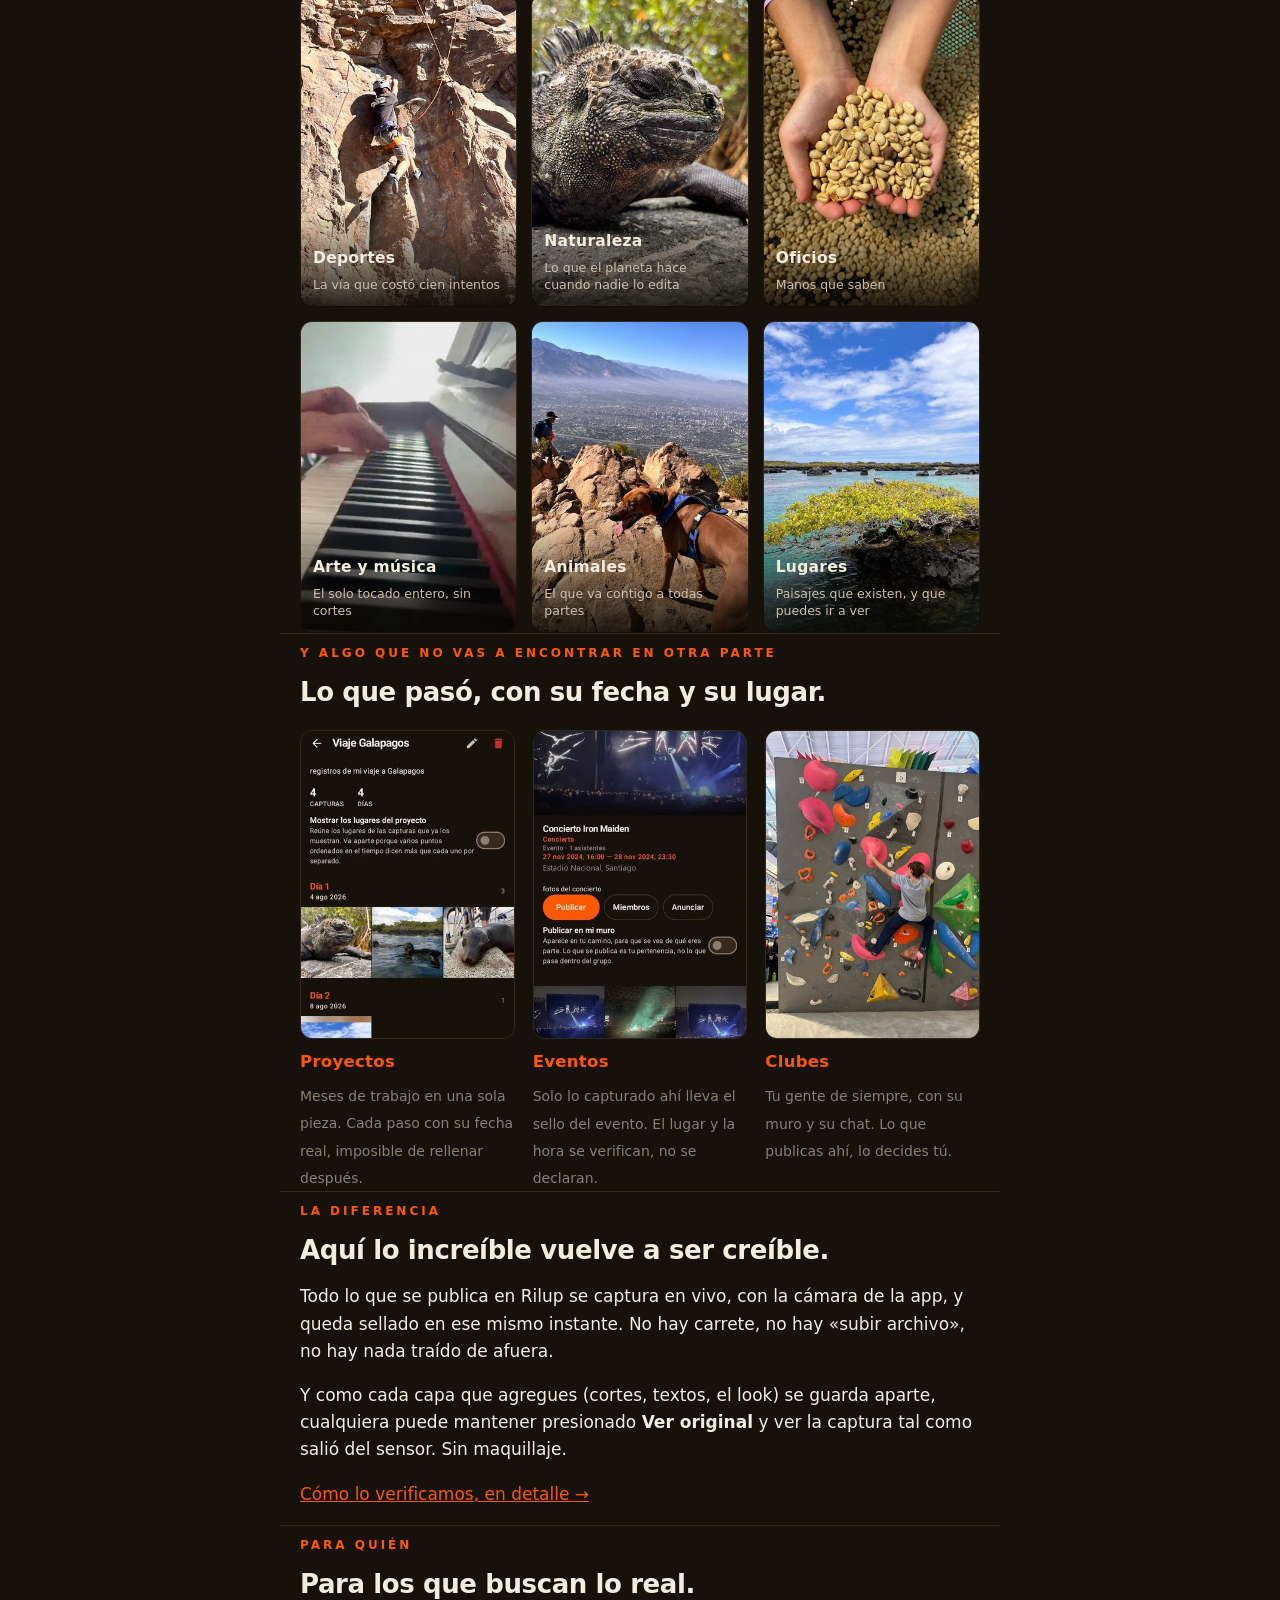
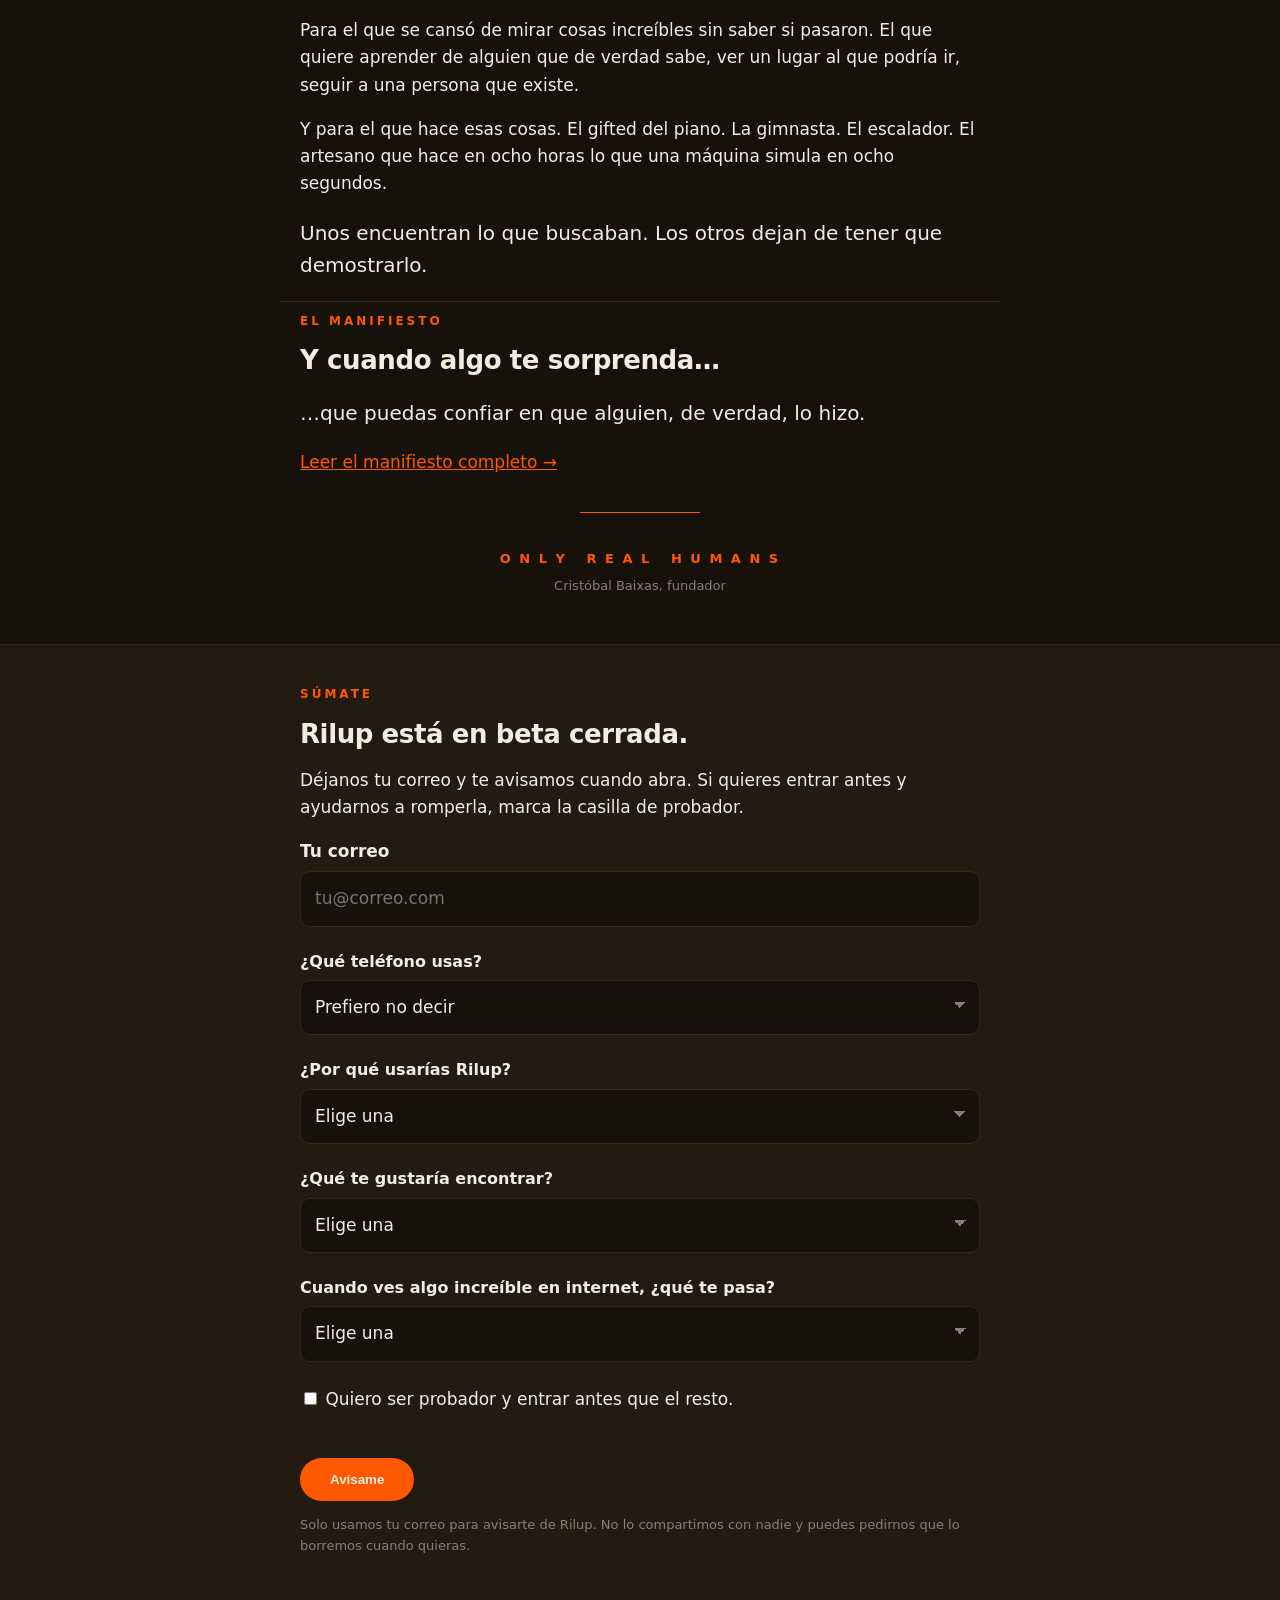
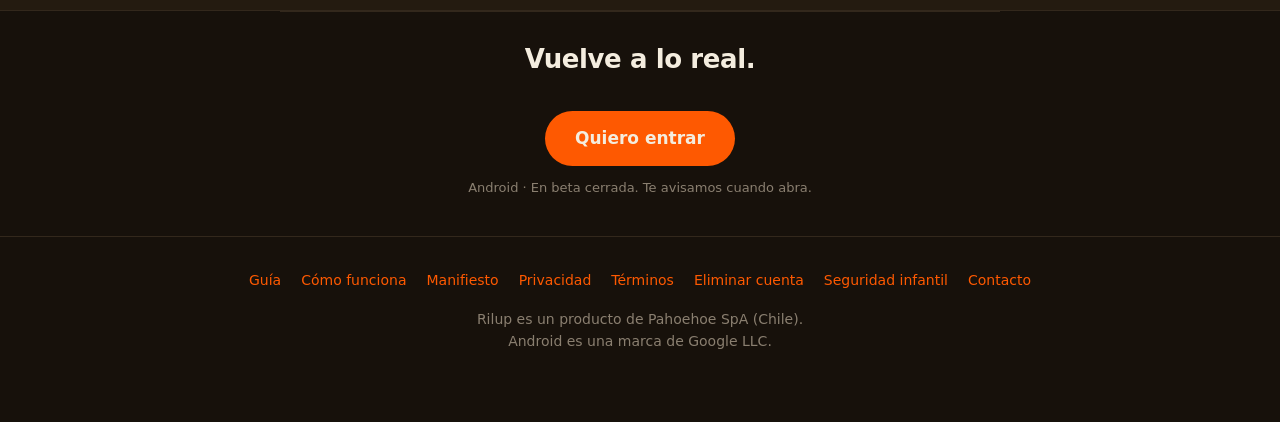
==== commit 1eeedf90: "Add files via upload" ====
--- a/index.html
+++ b/index.html
@@ -584,8 +584,11 @@
           'Content-Type': 'application/json',
           'apikey': KEY,
           'Authorization': 'Bearer ' + KEY,
-          // Que un correo repetido no sea un error: quien se inscribe dos veces no hizo nada mal.
-          'Prefer': 'resolution=ignore-duplicates,return=minimal'
+          // Solo `return=minimal`. Con `resolution=ignore-duplicates` PostgREST convierte la
+          // insercion en un upsert, y eso pide mas permisos de los que tiene un visitante
+          // anonimo: la respuesta era un 401 de politica de seguridad, o sea el formulario no
+          // guardaba NADA. El correo repetido se resuelve abajo, mirando el 409.
+          'Prefer': 'return=minimal'
         },
         body: JSON.stringify({
           email: email,
@@ -599,6 +602,14 @@
           }
         })
       }).then(function (r) {
+        // 409 es un correo que ya estaba en la lista. No es un error de nadie: se le dice, y se
+        // le dice bien, porque "no pudimos guardarlo" haria pensar que quedo fuera.
+        if (r.status === 409) {
+          f.style.display = 'none';
+          aviso.className = 'aviso ok';
+          aviso.textContent = 'Ya estabas en la lista. Te avisamos apenas abra.';
+          return;
+        }
         if (!r.ok) throw new Error(r.status);
         f.style.display = 'none';
         aviso.className = 'aviso ok';
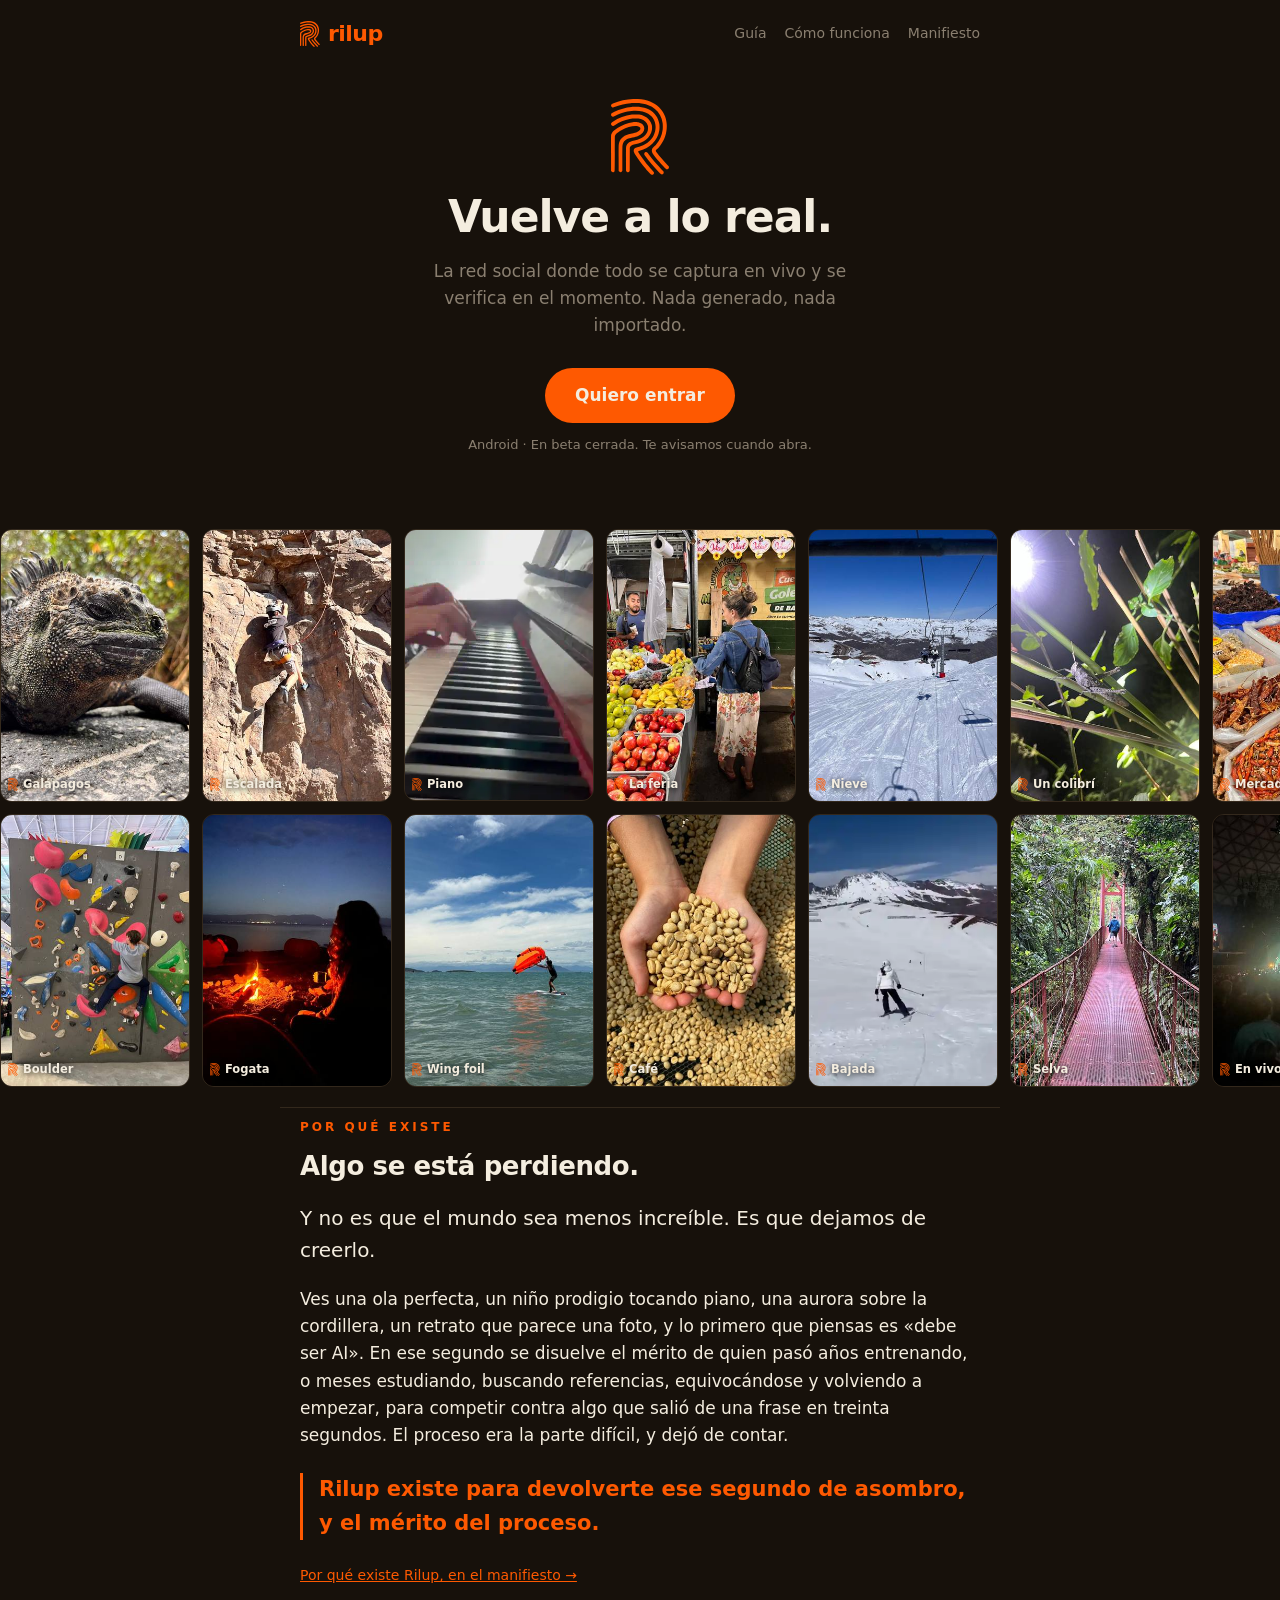
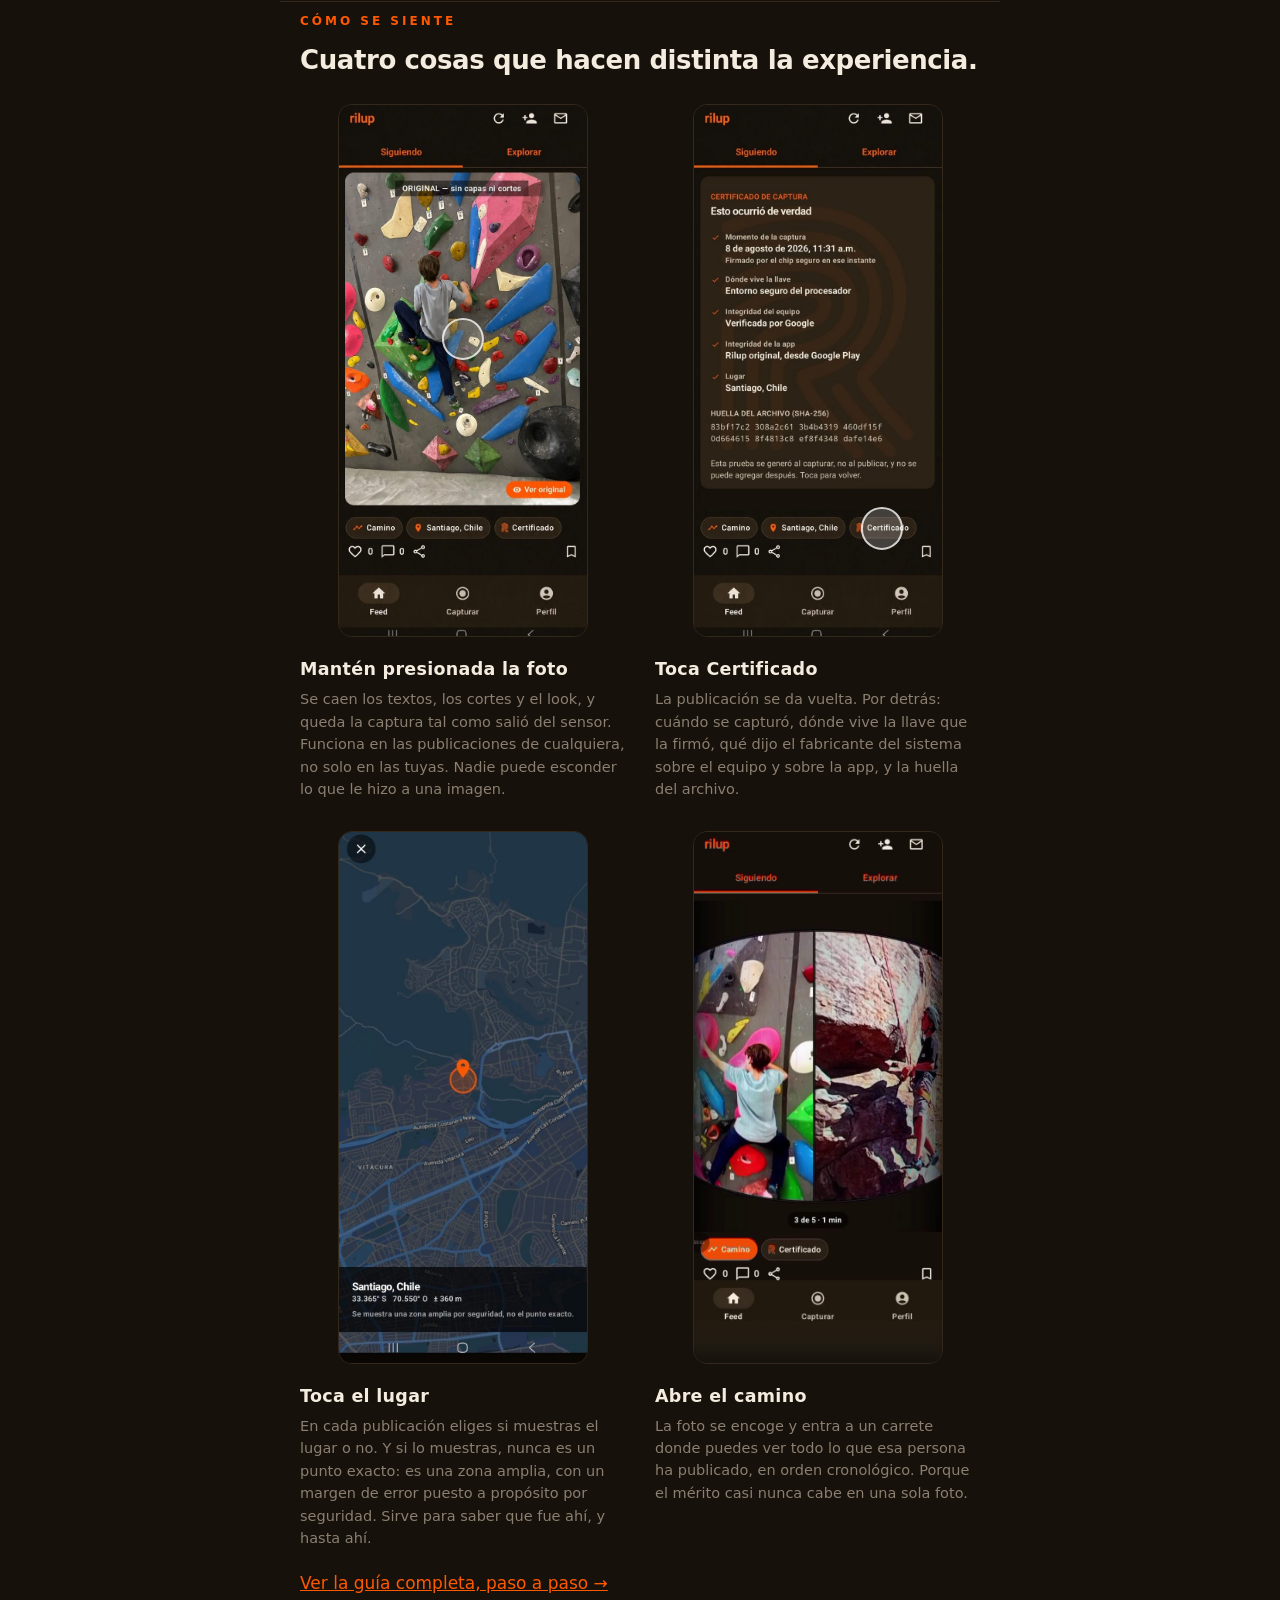
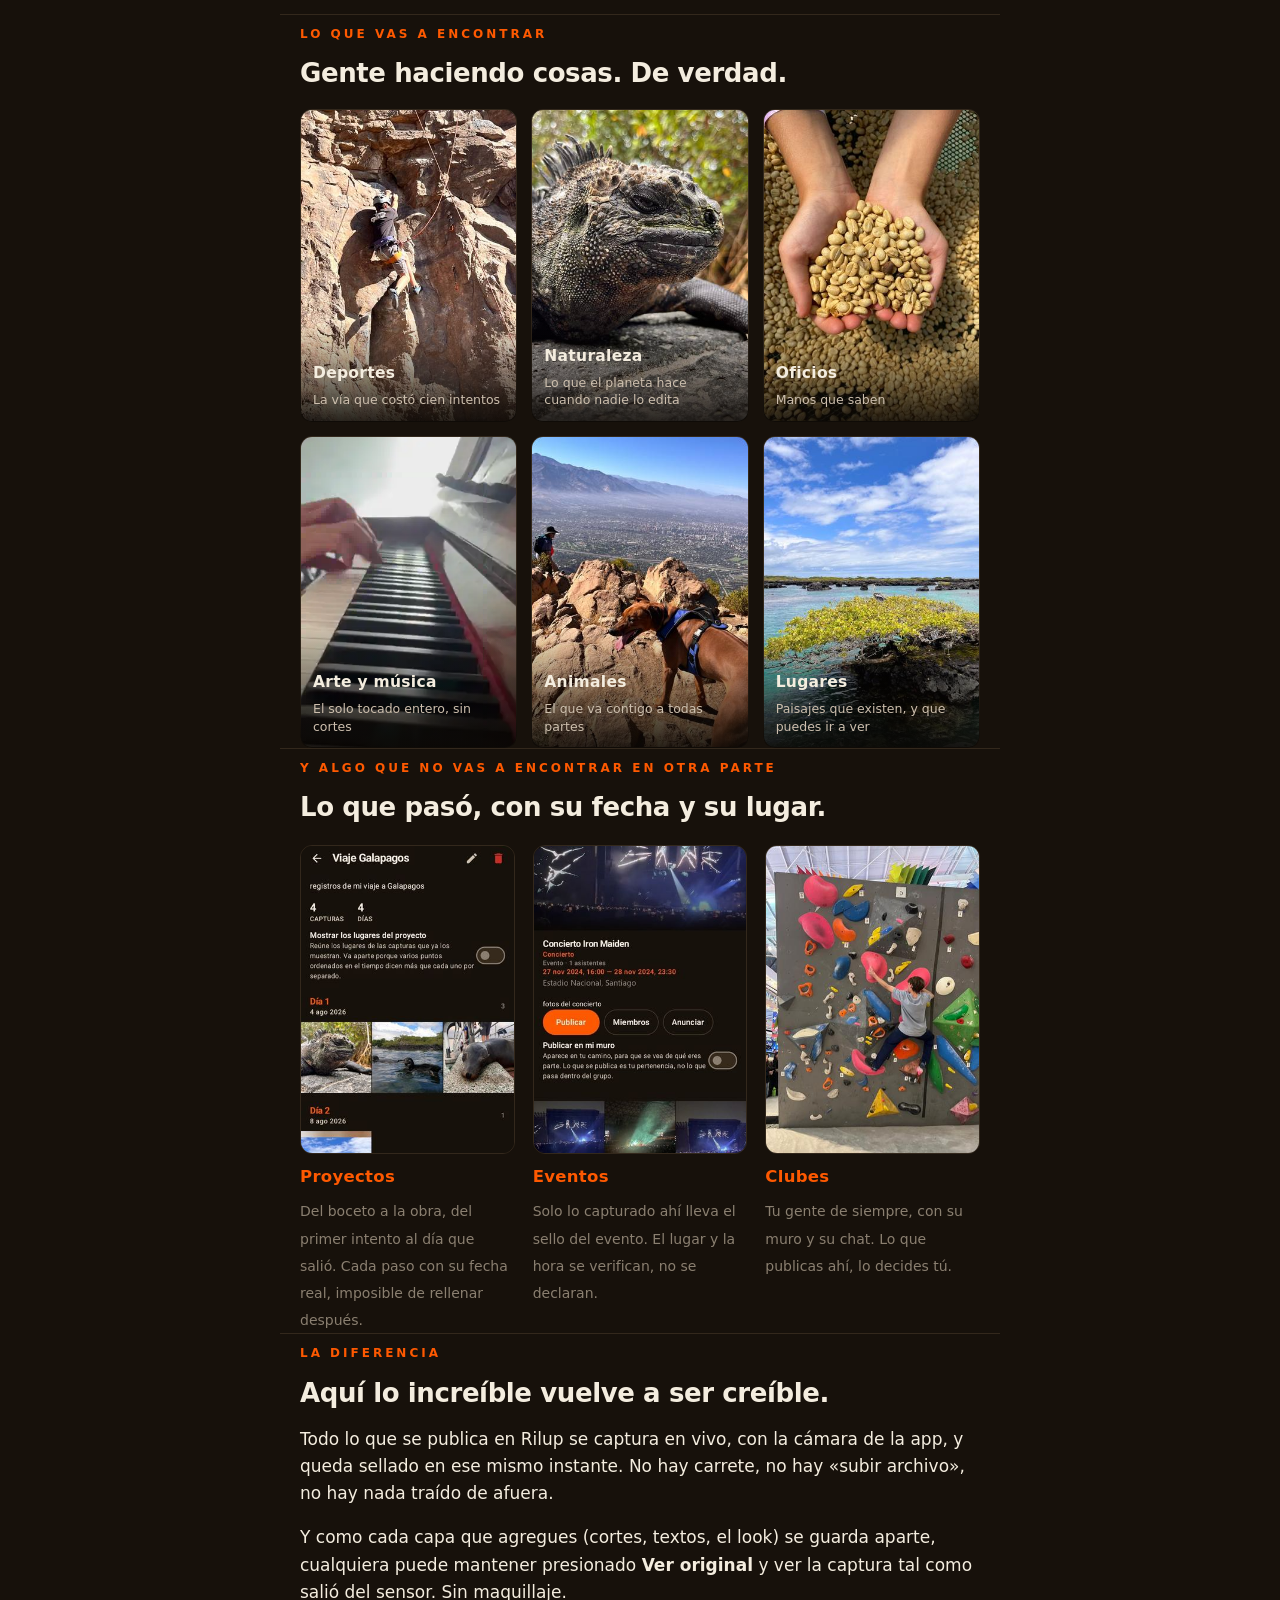
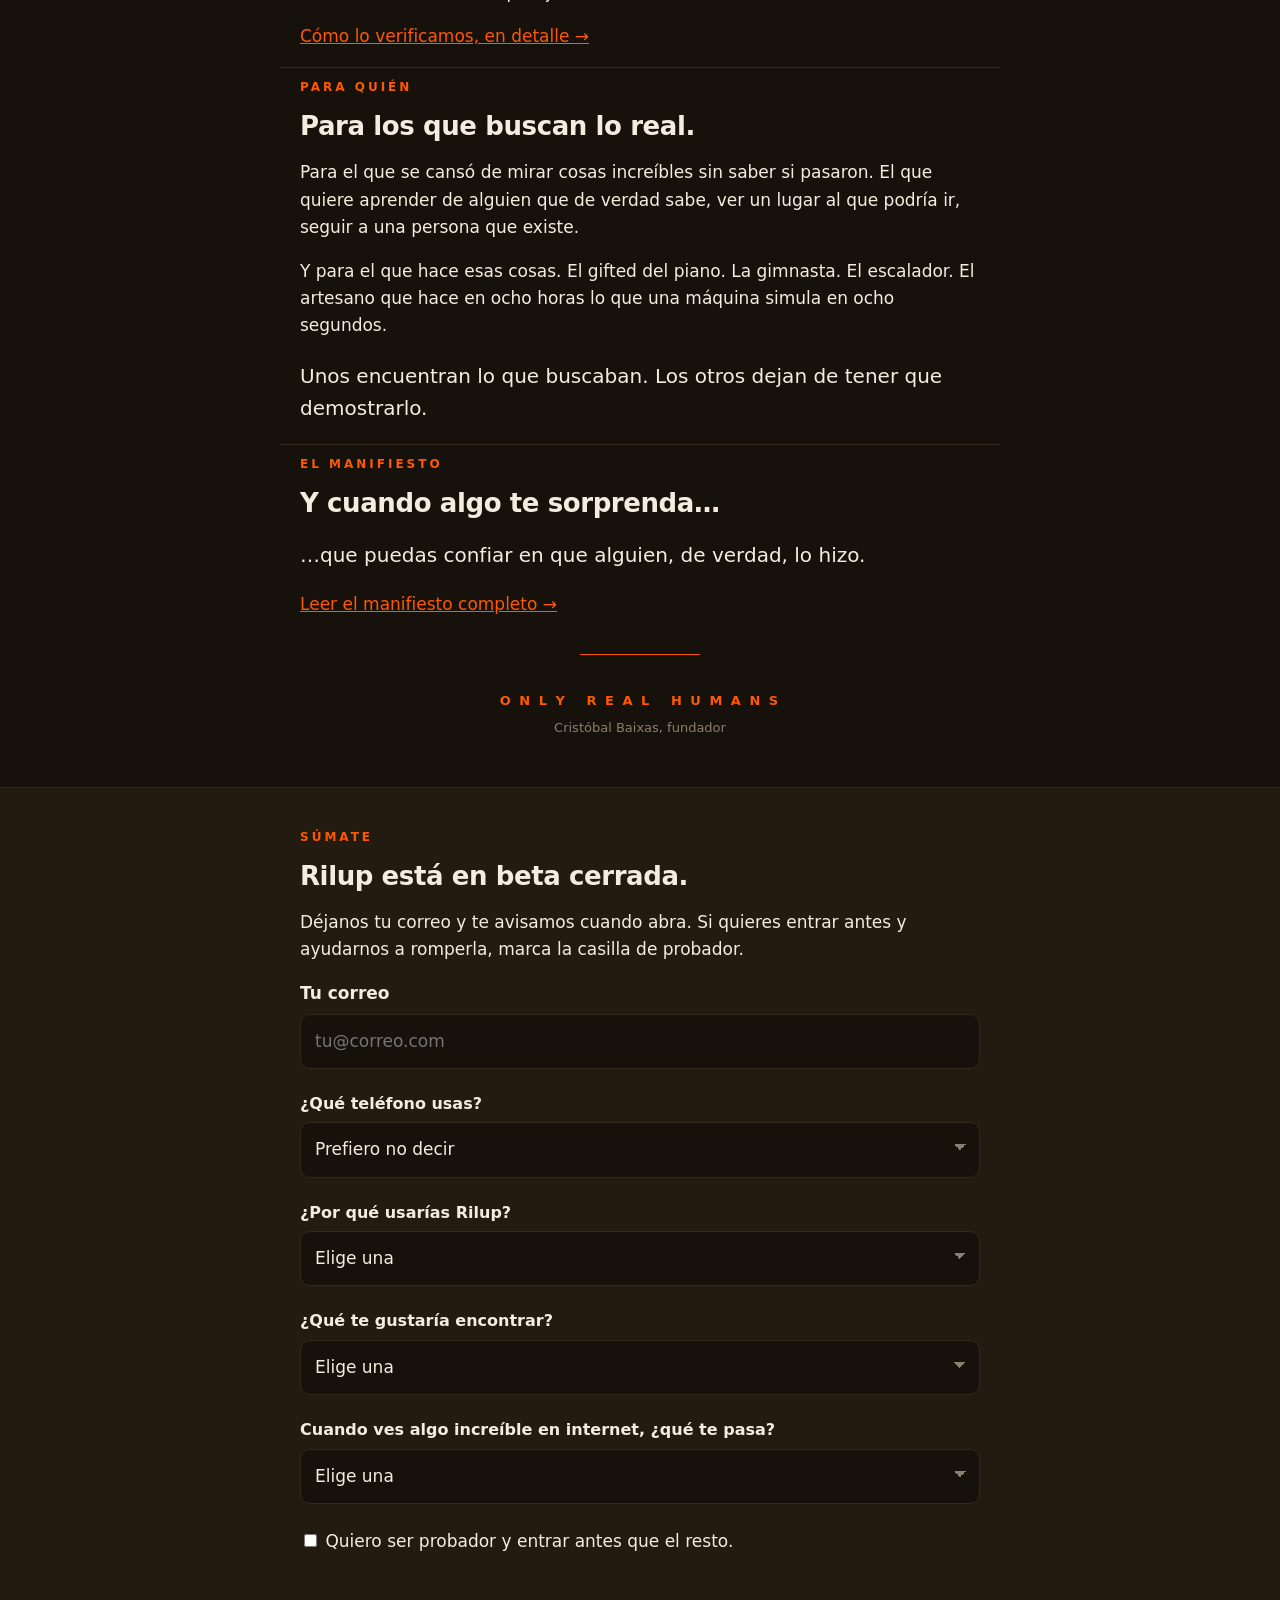
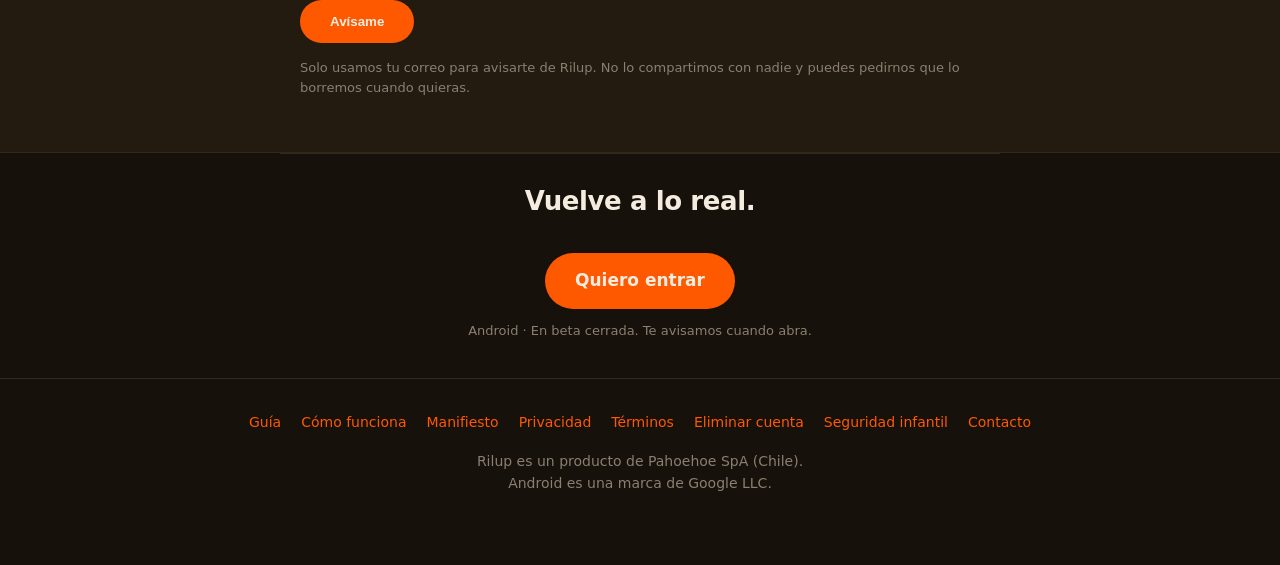
==== commit 722f3747: "Add files via upload" ====
--- a/index.html
+++ b/index.html
@@ -7,7 +7,7 @@
 <meta name="description" content="Un oasis para celebrar lo real. La red social del talento humano, la naturaleza y los momentos que de verdad pasaron: todo capturado en vivo, nada generado.">
 <meta name="theme-color" content="#17110B">
 <link rel="icon" href="mark.svg" type="image/svg+xml">
-<link rel="stylesheet" href="style.css?v=9d831678">
+<link rel="stylesheet" href="style.css?v=ef1f84d8">
 <meta property="og:type" content="website">
 <meta property="og:site_name" content="Rilup">
 <meta property="og:title" content="Rilup, vuelve a lo real">
@@ -249,10 +249,13 @@
     <p class="eyebrow">Por qué existe</p>
     <h2>Algo se está perdiendo.</h2>
     <p class="lead">Y no es que el mundo sea menos increíble. Es que dejamos de creerlo.</p>
-    <p>Ves una ola perfecta, un niño tocando piano, una aurora sobre la cordillera, y lo primero
-      que piensas es «debe ser AI». En ese segundo se disuelve el mérito de alguien que pasó años
-      entrenando.</p>
-    <p class="destacado">Rilup existe para devolverte ese segundo.</p>
+    <p>Ves una ola perfecta, un niño prodigio tocando piano, una aurora sobre la cordillera, un
+      retrato que parece una foto, y lo primero que piensas es «debe ser AI». En ese segundo se
+      disuelve el mérito de quien pasó años entrenando, o meses estudiando, buscando referencias,
+      equivocándose y volviendo a empezar, para competir contra algo que salió de una frase en
+      treinta segundos. El proceso era la parte difícil, y dejó de contar.</p>
+    <p class="destacado">Rilup existe para devolverte ese segundo de asombro, y el mérito del
+      proceso.</p>
     <p class="muted small"><a href="manifiesto/">Por qué existe Rilup, en el manifiesto →</a></p>
   </section>
 
@@ -384,8 +387,8 @@
         <img src="muro/proyecto.jpg" alt="" width="360" height="519" loading="lazy">
         <figcaption>
           <b>Proyectos</b>
-          <span>Meses de trabajo en una sola pieza. Cada paso con su fecha real, imposible de
-            rellenar después.</span>
+          <span>Del boceto a la obra, del primer intento al día que salió. Cada paso con su
+            fecha real, imposible de rellenar después.</span>
         </figcaption>
       </figure>
 
@@ -517,6 +520,17 @@
       <p class="cta-nota">Solo usamos tu correo para avisarte de Rilup. No lo compartimos con
         nadie y puedes pedirnos que lo borremos cuando quieras.</p>
     </form>
+
+    <!-- El agradecimiento va FUERA del formulario, y no es un detalle de maquetado.
+         Estaba dentro, y al enviar se ocultaba el formulario entero: con el se iba el mensaje.
+         Quien contestaba veia desaparecer todo y quedaba sin saber si se habia enviado, que es
+         el final mas frustrante que puede tener un formulario. -->
+    <div id="gracias" hidden>
+      <h3 id="gracias-titulo">¡Gracias!</h3>
+      <p id="gracias-texto"></p>
+      <p class="cta-nota">Gracias por apoyar esto tan temprano. Somos una persona construyendo
+        Rilup, así que cada correo en esta lista pesa de verdad.</p>
+    </div>
    </div>
   </section>
 
@@ -562,6 +576,16 @@
     function val(nombre) {
       var e = f.elements[nombre];
       return (e && e.value) ? e.value : null;
+    }
+
+    function gracias(titulo, texto) {
+      f.hidden = true;
+      var g = document.getElementById('gracias');
+      document.getElementById('gracias-titulo').textContent = titulo;
+      document.getElementById('gracias-texto').textContent = texto;
+      g.hidden = false;
+      aviso.textContent = '';
+      g.scrollIntoView({ behavior: 'smooth', block: 'center' });
     }
 
     f.addEventListener('submit', function (ev) {
@@ -605,21 +629,28 @@
         // 409 es un correo que ya estaba en la lista. No es un error de nadie: se le dice, y se
         // le dice bien, porque "no pudimos guardarlo" haria pensar que quedo fuera.
         if (r.status === 409) {
-          f.style.display = 'none';
-          aviso.className = 'aviso ok';
-          aviso.textContent = 'Ya estabas en la lista. Te avisamos apenas abra.';
+          gracias('Ya estabas en la lista',
+                  'Tu correo ya estaba anotado, así que no hiciste nada mal: te avisamos igual '
+                  + 'apenas Rilup abra.');
           return;
         }
-        if (!r.ok) throw new Error(r.status);
-        f.style.display = 'none';
-        aviso.className = 'aviso ok';
-        aviso.textContent = f.probar.checked
-          ? '¡Listo! Te escribimos con la invitación de probador.'
-          : '¡Listo! Te avisamos apenas abra.';
-      }).catch(function () {
+        if (!r.ok) {
+          return r.text().then(function (t) {
+            throw new Error(r.status + ' ' + (t || '').slice(0, 120));
+          });
+        }
+        gracias('¡Gracias, quedaste en la lista!', f.probar.checked
+          ? 'Te escribimos a ' + email + ' con la invitación de probador. Puede tomar unos días: '
+            + 'las invitaciones salen por tandas.'
+          : 'Te avisamos a ' + email + ' apenas Rilup abra.');
+      }).catch(function (e) {
+        // El codigo de error va en el aviso, entre corchetes. Sin el, todos los finales malos se
+        // ven iguales: cache vieja, politica de la tabla, red caida, tabla inexistente. Es el
+        // mismo problema que costo un dia en la app, y la misma solucion.
         boton.disabled = false;
         aviso.className = 'aviso mal';
-        aviso.textContent = 'No pudimos guardarlo. Inténtalo de nuevo, o escríbenos a cbaixas@gmail.com.';
+        aviso.textContent = 'No pudimos guardarlo. Inténtalo de nuevo, o escríbenos a '
+          + 'admin@rilup.com.  [' + (e && e.message ? e.message : 'sin respuesta') + ']';
       });
     });
   })();
@@ -643,7 +674,7 @@
     <a href="terms/">Términos</a>
     <a href="borrar-cuenta/">Eliminar cuenta</a>
     <a href="seguridad-infantil/">Seguridad infantil</a>
-    <a href="mailto:cbaixas@gmail.com">Contacto</a>
+    <a href="mailto:admin@rilup.com">Contacto</a>
   </div>
   <p>Rilup es un producto de Pahoehoe SpA (Chile).<br>
   Android es una marca de Google LLC.</p>
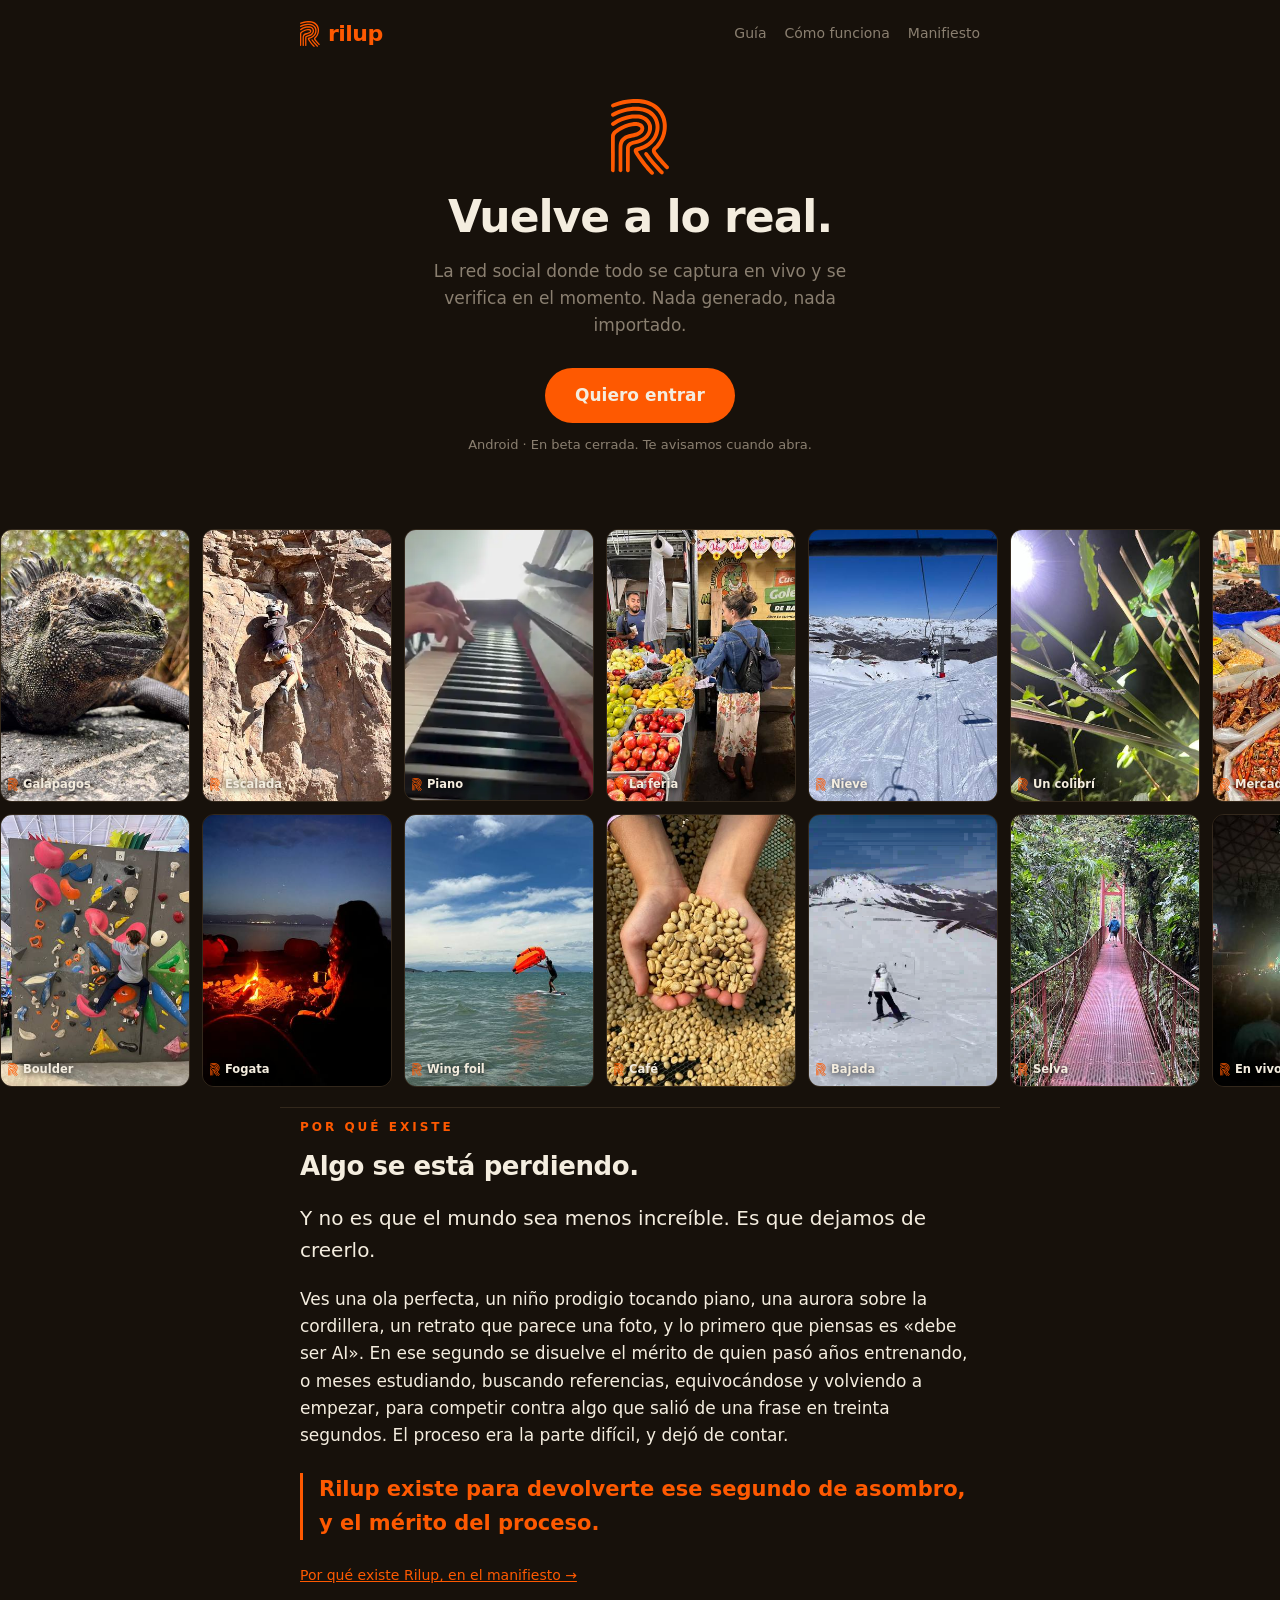
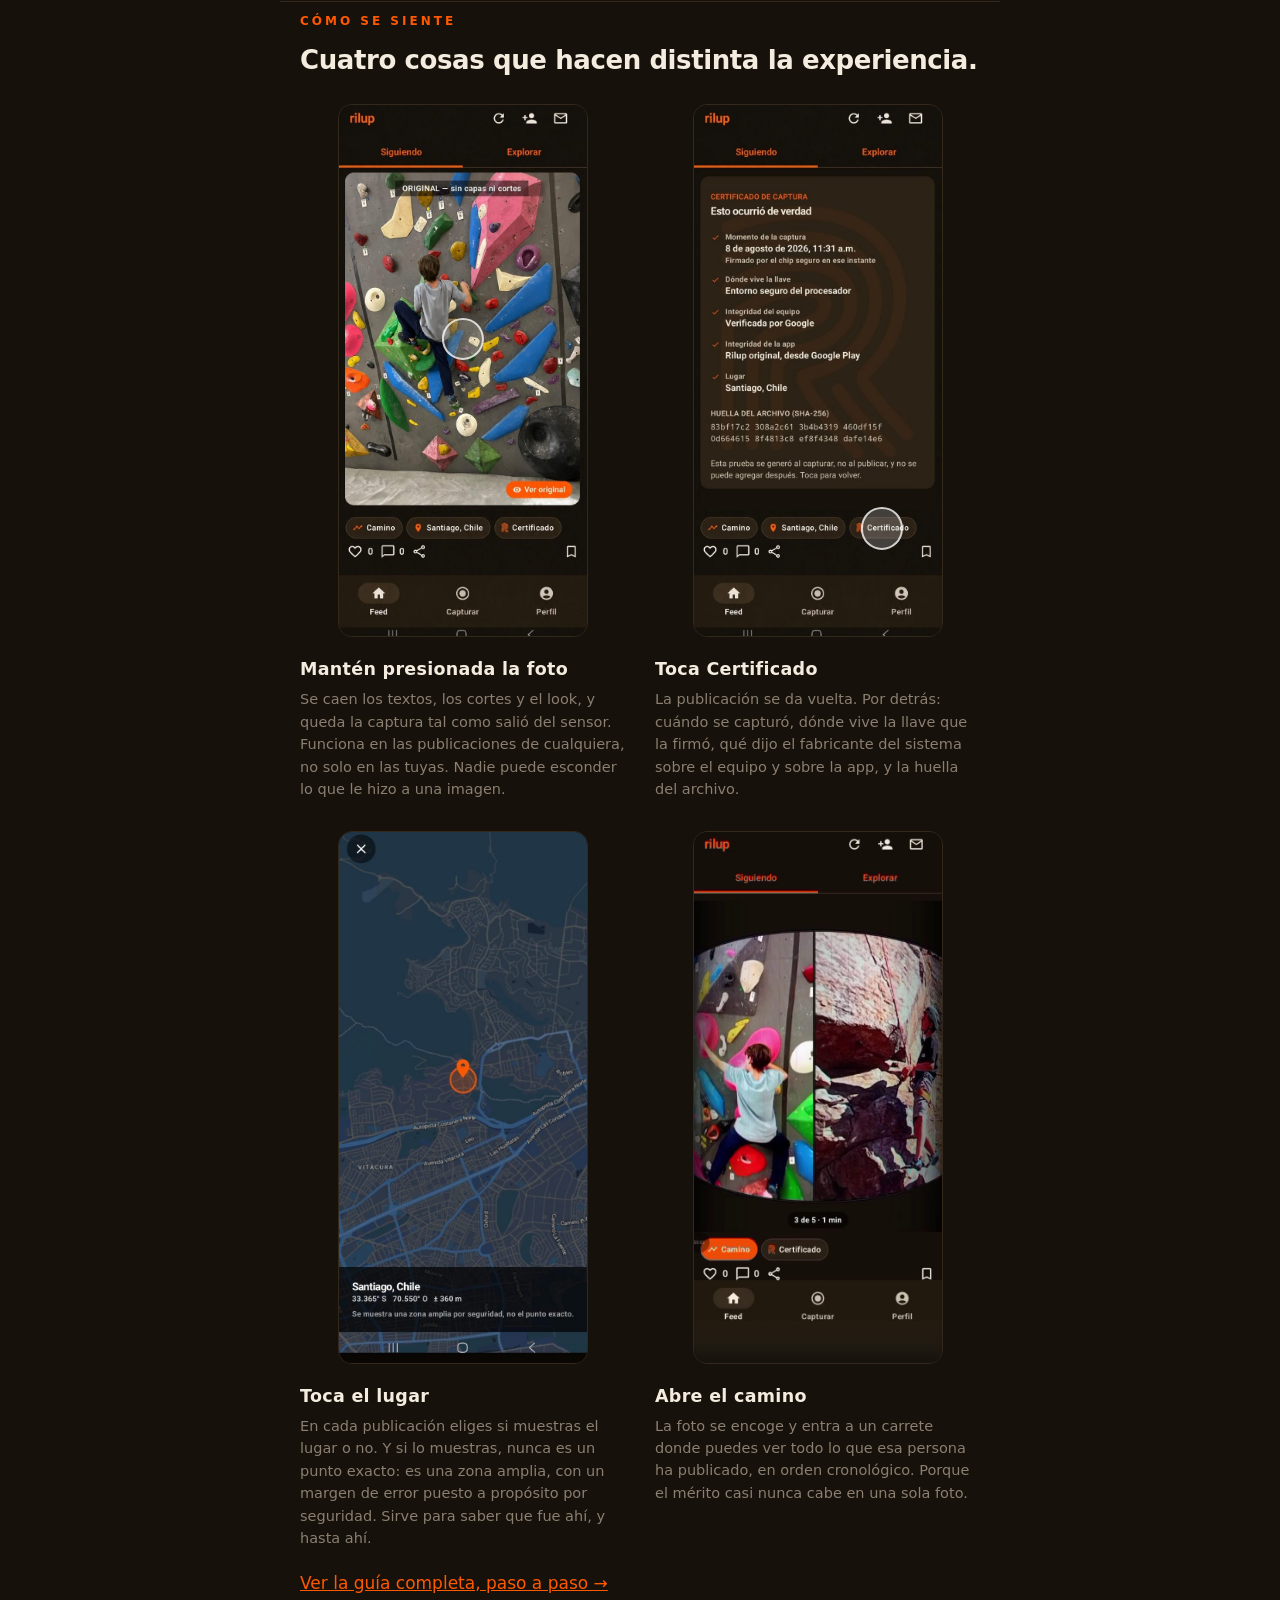
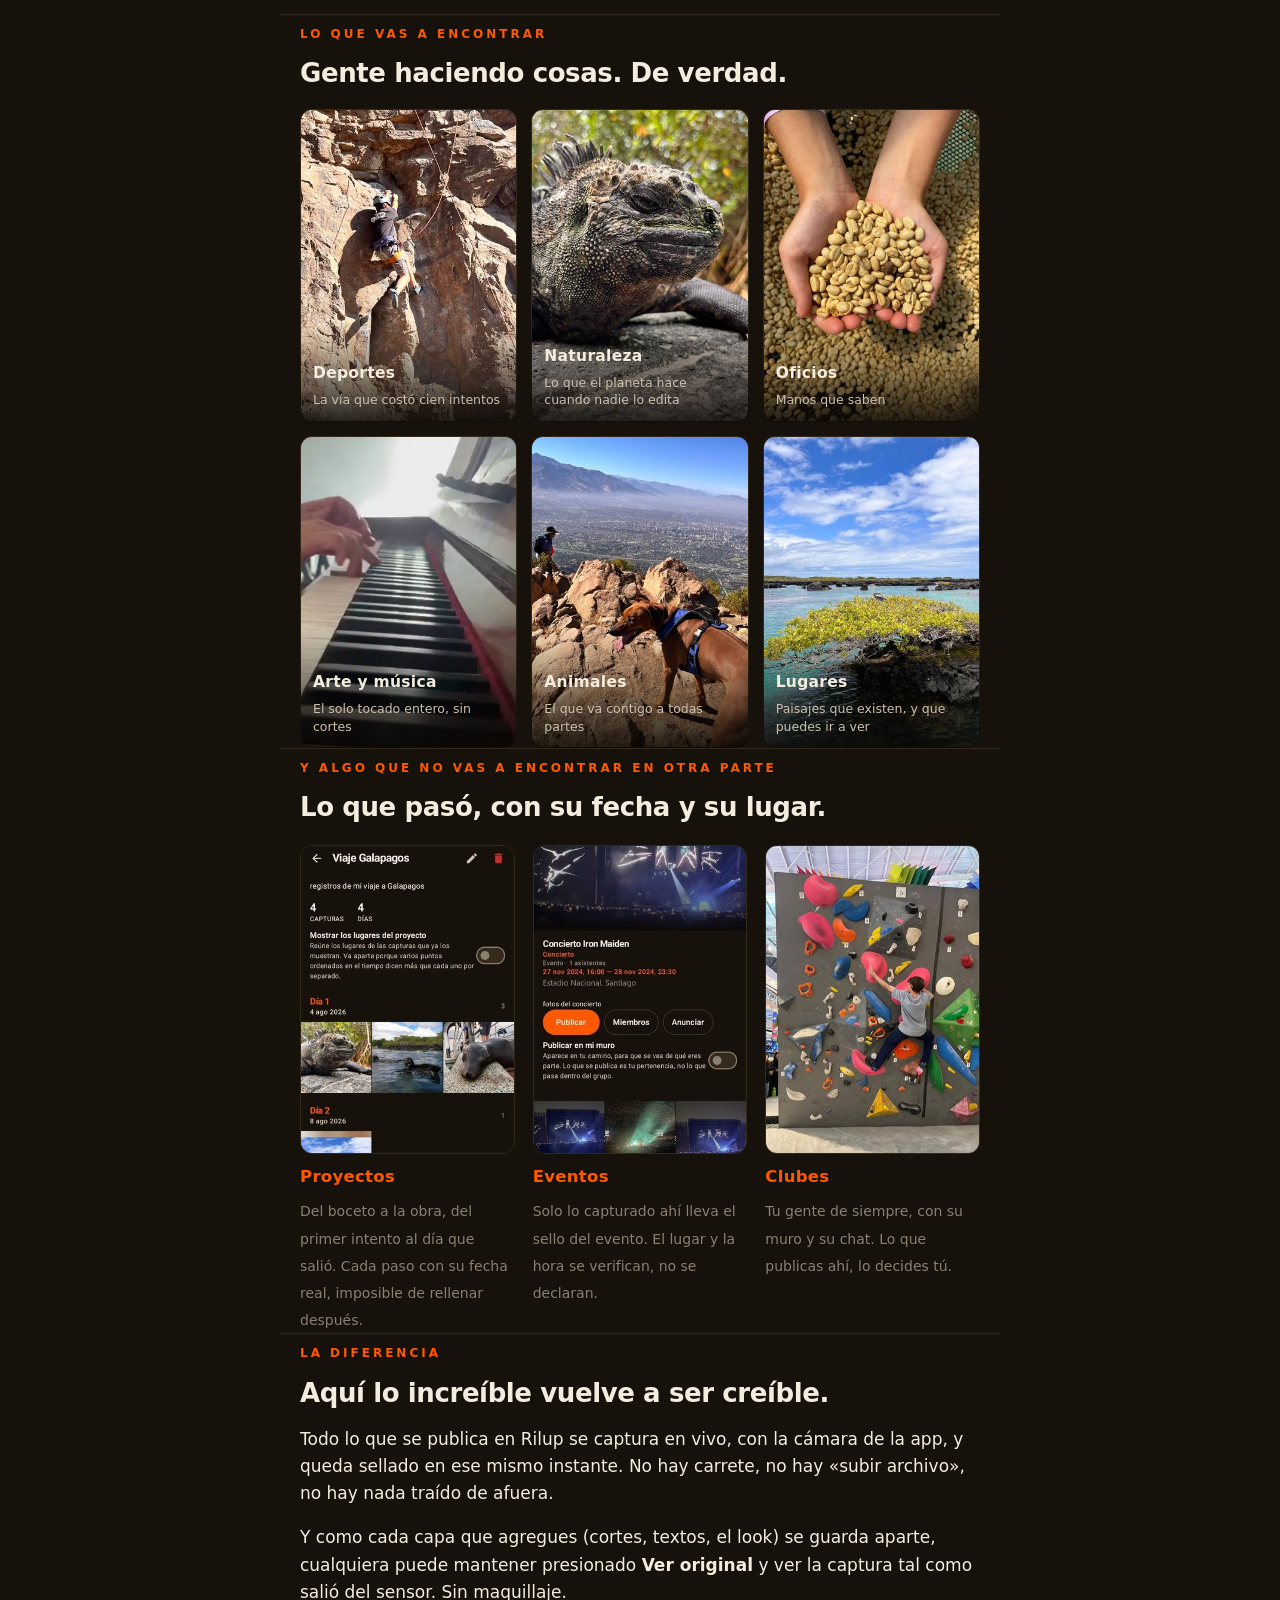
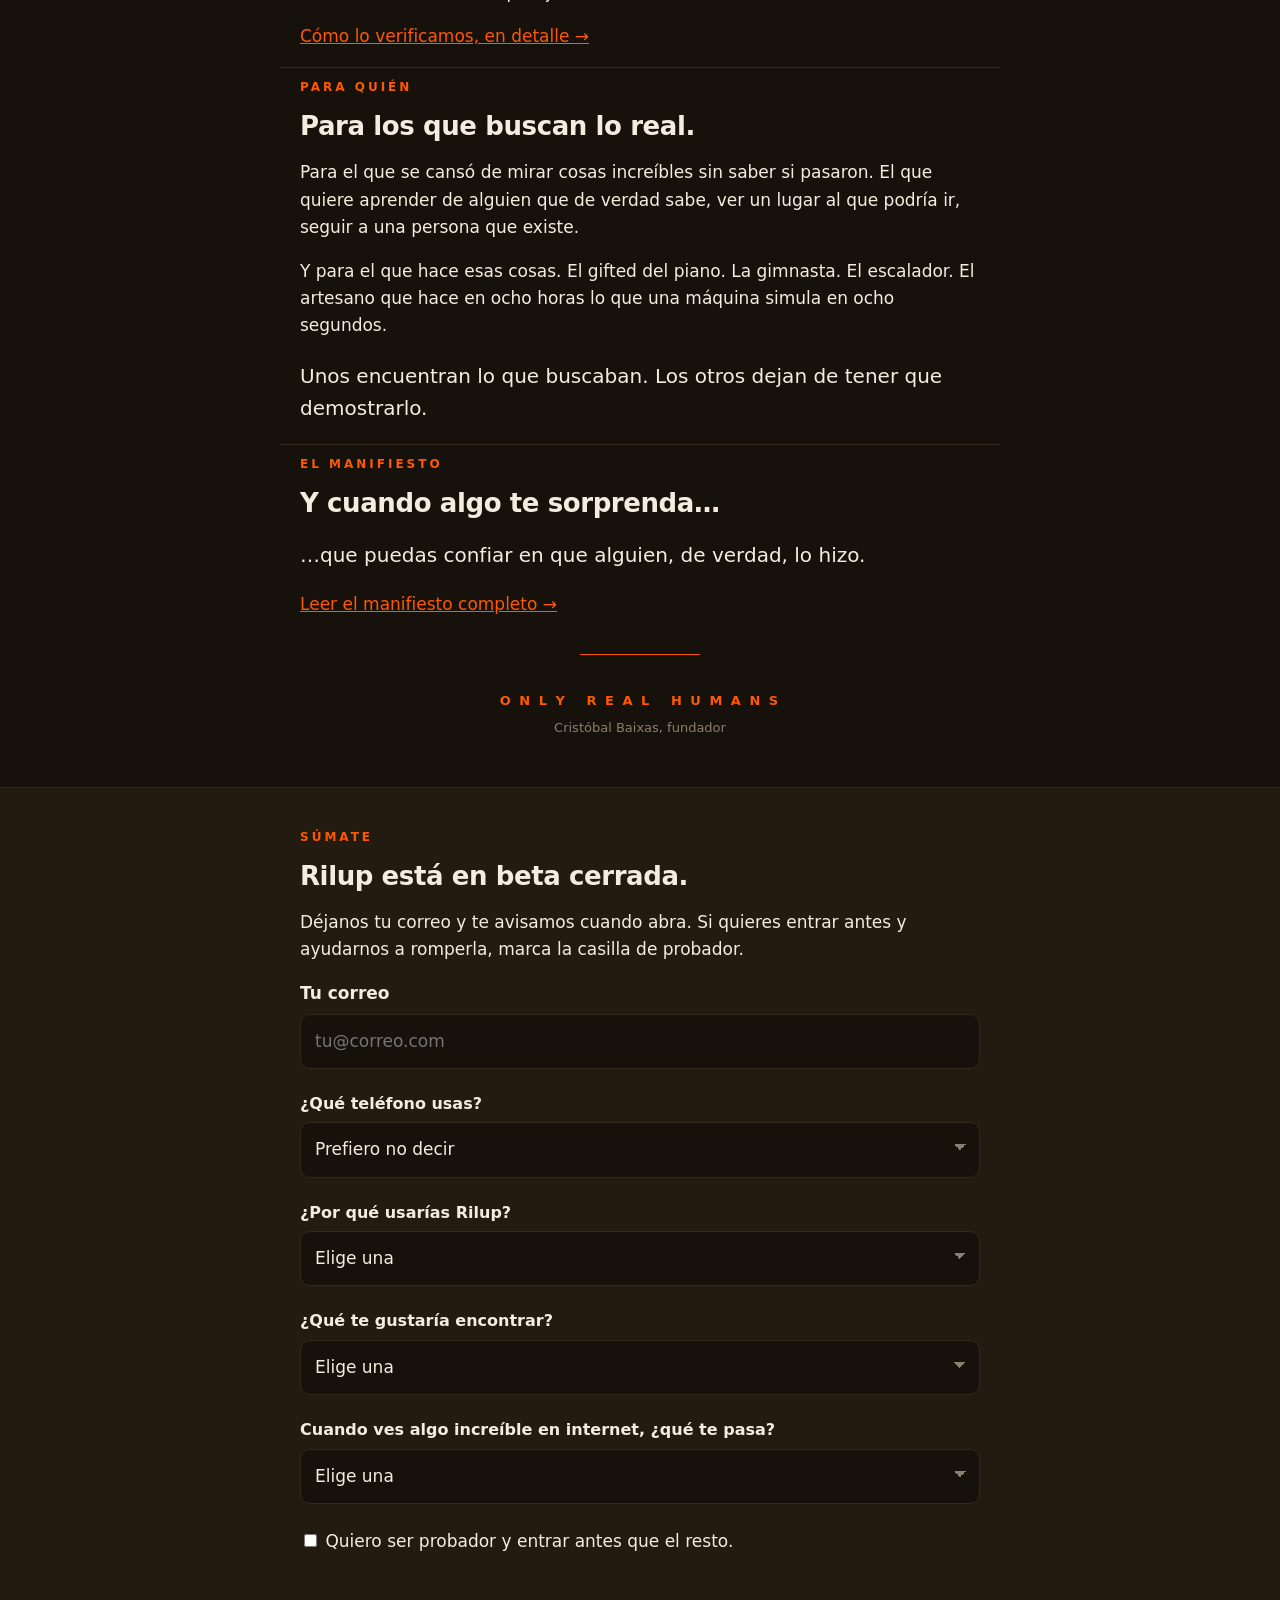
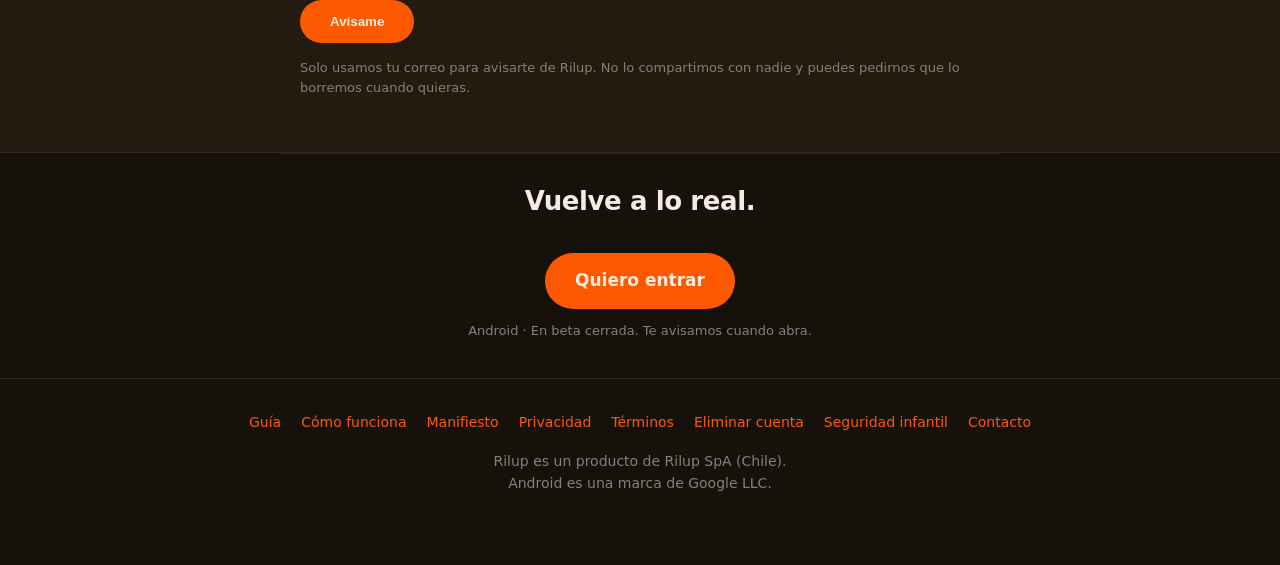
==== commit 7378cb46: "Rilup es un producto de Rilup SpA; fecha nueva en las paginas legales" ====
--- a/index.html
+++ b/index.html
@@ -676,7 +676,7 @@
     <a href="seguridad-infantil/">Seguridad infantil</a>
     <a href="mailto:admin@rilup.com">Contacto</a>
   </div>
-  <p>Rilup es un producto de Pahoehoe SpA (Chile).<br>
+  <p>Rilup es un producto de Rilup SpA (Chile).<br>
   Android es una marca de Google LLC.</p>
 </footer>
 
--- a/style.css
+++ b/style.css
@@ -635,3 +635,10 @@
   .unico { display: grid; grid-template-columns: 34% 1fr; gap: 14px; align-items: start; }
   .unico figcaption { padding-top: 0; }
 }
+
+/* El agradecimiento, cuando el formulario ya se envio.
+   Se ve como un mensaje y no como otro parrafo mas: si al enviar la pagina se limita a cambiar
+   una linea de texto, quien contesto no sabe si paso algo. */
+#gracias { border-left: 3px solid var(--brasa); padding: 4px 0 4px 16px; margin-top: 8px; }
+#gracias h3 { color: var(--brasa); font-size: 20px; margin: 0 0 8px; }
+#gracias p { margin: 0 0 10px; }
